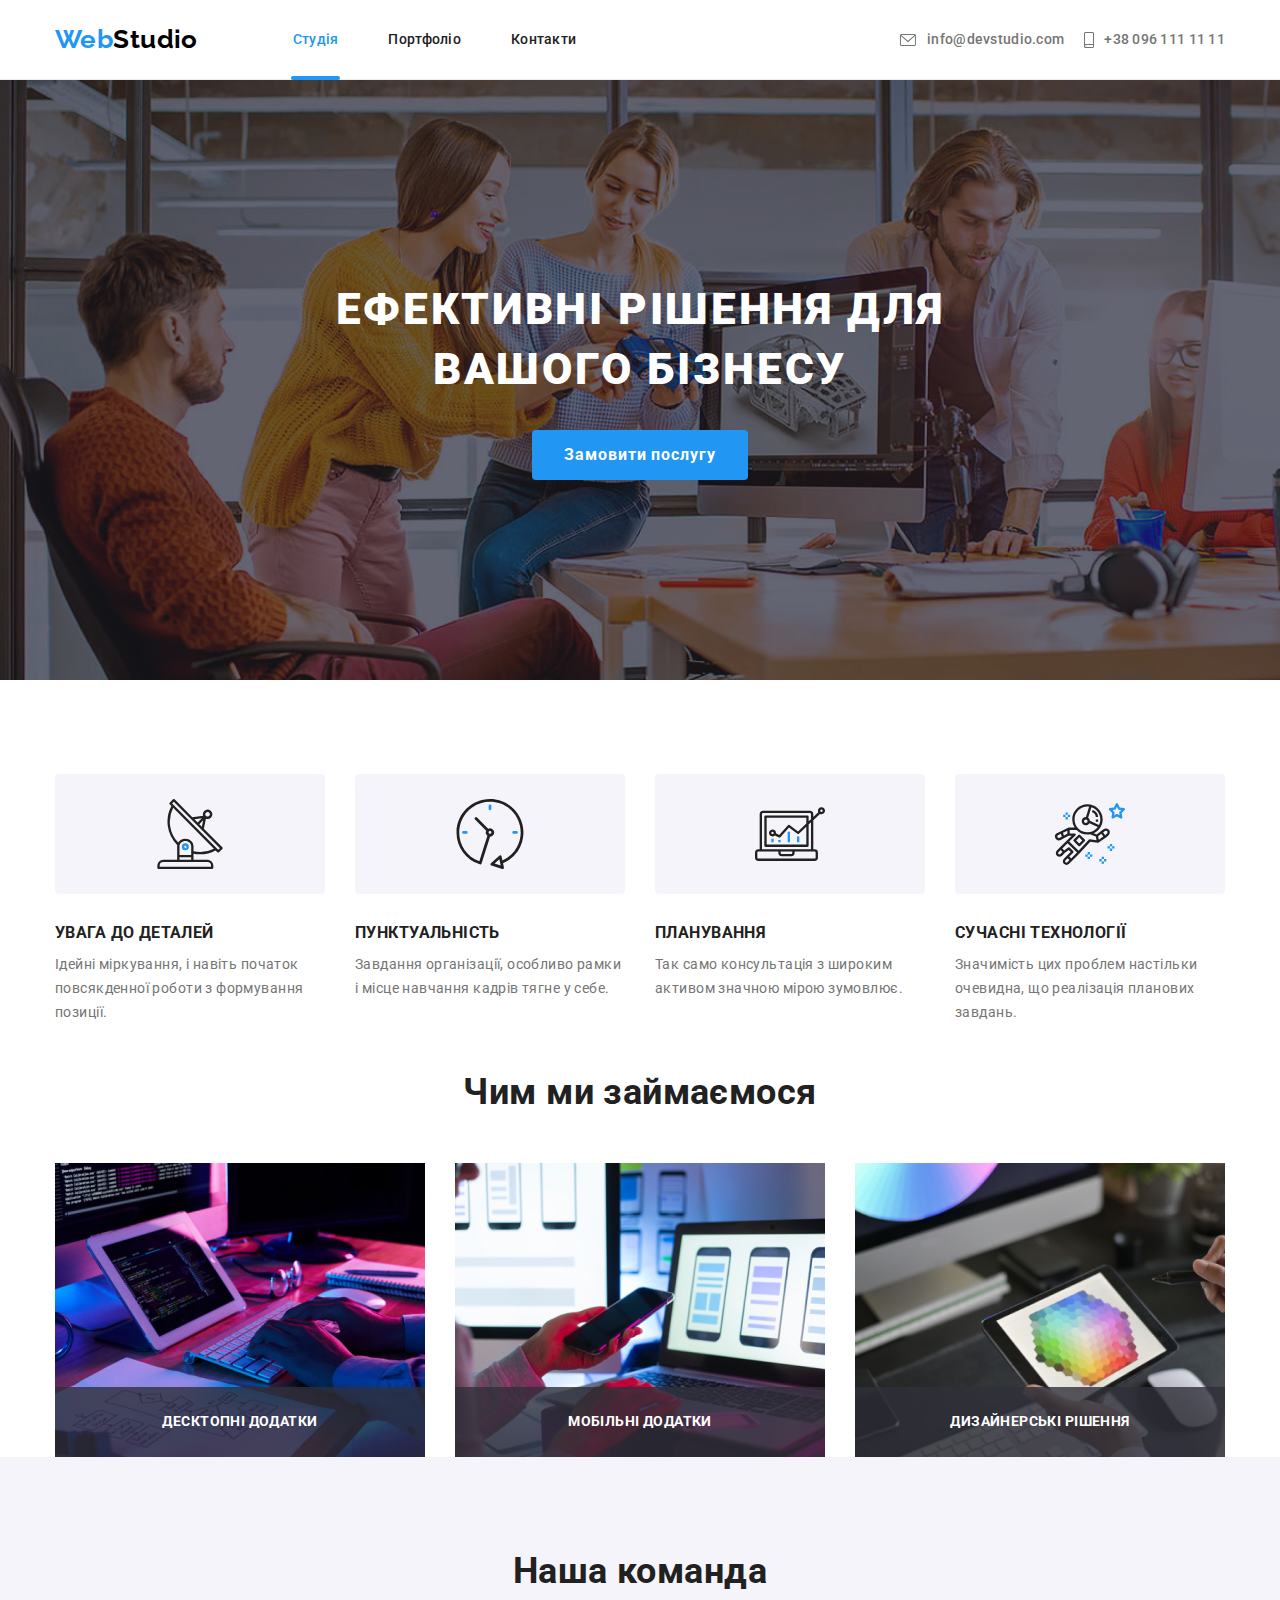
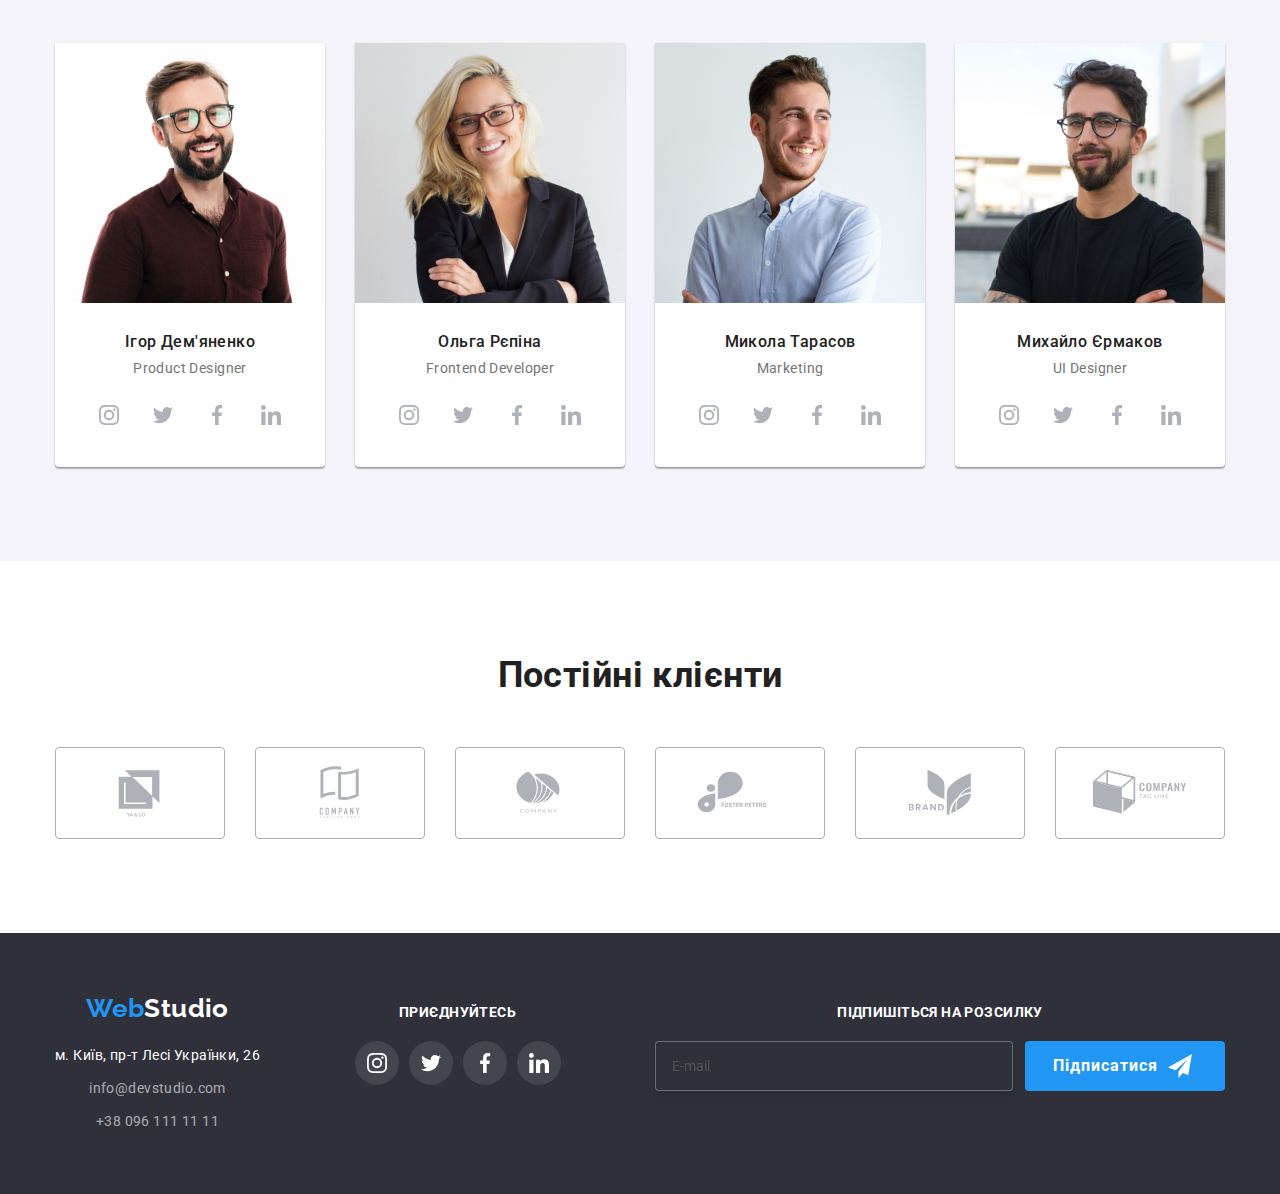
==== index.html @ 7c8ab650 "allmost done" ====
<!DOCTYPE html>
<html lang="en">
  <head>
    <meta charset="UTF-8" />
    <meta http-equiv="X-UA-Compatible" content="IE=edge" />
    <meta name="viewport" content="width=device-width, initial-scale=1.0" />

    <title>Document</title>

    <!-- ШРИФТЫ -->
    <link rel="preconnect" href="https://fonts.googleapis.com" />
    <link rel="preconnect" href="https://fonts.gstatic.com" crossorigin />
    <link
      href="https://fonts.googleapis.com/css2?family=Raleway:wght@700&family=Roboto:wght@400;500;700;900&display=swap"
      rel="stylesheet"
    />

    <!-- NORMOLIZE -->
    <link
      rel="stylesheet"
      href="https://cdn.jsdelivr.net/npm/modern-normalize@1.1.0/modern-normalize.css"
    />
    <!-- SCSS -->
    <link rel="stylesheet" href="./css/main.min.css" />
    <!-- ОСНОВНОЙ ФАЙЛ CSS -->
    
  </head>
  <body>
    <header class="page-header">
      <!-- КОНТЕЙНЕР -->
      <div class="container header-positioner">
        <!-- ЛОГОТИП -->
        <a class="logo logo--dark decoration" href=""
          ><span class="logo__prefix-color">Web</span>Studio</a
        >

        <!-- НАВИГАЦИЯ -->
        <nav class="navigation">
          <ul class="navigation__list list">
            <li class="navigation__item">
              <a class="navigation__link decoration navigation__link--active" href="./index.html"
                >Студія</a
              >
            </li>
            <li class="navigation__item">
              <a class="navigation__link decoration" href="./portfolio.html"
                >Портфоліо</a
              >
            </li>
            <li class="navigation__item">
              <a class="navigation__link decoration" href="">Контакти</a>
            </li>
          </ul>
        </nav>

        <!-- КОНТАКТНАЯ ИНФОРМАЦИЯ -->
        <ul class="contacts__list list">
          <li class="contacts__item">
            <a
              class="contacts__link decoration"
              href="mailto:info@devstudio.com"
            >
              <svg class="contacts__icon" width="18" height="12">
                <use href="./images/sprite.svg#icon-email"></use>
              </svg>
              info@devstudio.com
            </a>
          </li>
          <li class="contacts__item">
            <a class="contacts__link decoration" href="tel:+380961111111">
              <svg class="contacts__icon" width="10" height="16">
                <use href="./images/sprite.svg#icon-smartphone"></use>
              </svg>
              +38 096 111 11 11
            </a>
          </li>
        </ul>
      </div>
    </header>

    <main>
      <!-- СЕКЦИЯ ГЕРОЙ -->
      <section class="hero">
        <!-- КОНТЕЙНЕР 1200 -->
        <div class="container hero__wrapper">
          <h1 class="hero__title">Ефективні рішення для вашого бізнесу</h1>
              <!-- ИСПРАВИТЬ -->
          <button class="button button--medium" type="button" data-modal-open>
            Замовити послугу
          </button>
        </div>
      </section>

      <!-- СЕКЦИЯ ПРЕИМУЩЕСТВА -->
      <section class="section">
        <!-- КОНТЕЙНЕР 1200 -->
        <div class="container about">
          <h2 class="about__title visually-hidden">benefits hiden</h2>

          <!-- СПИСОК ПРЕИМУЩЕСТВА -->
          <ul class="about__list list">
            <li class="about__item">
              <div class="about__icon-box">
                <svg class="about__icon-item">
                  <use href="./images/sprite.svg#icon-color-antenna"></use>
                </svg>
              </div>
              <h3 class="about__title">УВАГА ДО ДЕТАЛЕЙ</h3>
              <p class="about__description">
                Ідейні міркування, і навіть початок повсякденної роботи з
                формування позиції.
              </p>
            </li>
            <li class="about__item">
              <div class="about__icon-box">
                <svg class="about__icon-item">
                  <use href="./images/sprite.svg#icon-color-clock"></use>
                </svg>
              </div>
              <h3 class="about__title">ПУНКТУАЛЬНІСТЬ</h3>
              <p class="about__description">
                Завдання організації, особливо рамки і місце навчання кадрів
                тягне у себе.
              </p>
            </li>
            <li class="about__item">
              <div class="about__icon-box">
                <svg class="about__icon-item">
                  <use href="./images/sprite.svg#icon-color-diagram"></use>
                </svg>
              </div>
              <h3 class="about__title">ПЛАНУВАННЯ</h3>
              <p class="about__description">
                Так само консультація з широким активом значною мірою зумовлює.
              </p>
            </li>
            <li class="about__item">
              <div class="about__icon-box">
                <svg class="about__icon-item">
                  <use href="./images/sprite.svg#icon-color-astronaut"></use>
                </svg>
              </div>
              <h3 class="about__title">СУЧАСНІ ТЕХНОЛОГІЇ</h3>
              <p class="about__description">
                Значимість цих проблем настільки очевидна, що реалізація
                планових завдань.
              </p>
            </li>
          </ul>
        </div>
      </section>

        <!-- ЧЕМ МЫ ЗАНИМАЕМСЯ -->
      <section class="pictures section">
        <!-- КОНТЕЙНЕР 1200 -->
        <div class="container">
          <h2 class="title">Чим ми займаємося</h2>

          <ul class="pictures__list list">
            <li class="pictures__item">
              <div class="pictures__wrap">
                <img
                  class="pictures__img"
                  src="./images/planning.jpg"
                  alt="планирование проекта"
                  width="370"
                  height="294"
                />
                <p class="pictures__text">Десктопні додатки</p>
              </div>
            </li>
            <li class="pictures__item">
              <div class="pictures__wrap">
                <img
                  class="pictures__img"
                  src="./images/adaptive-layout.jpg"
                  alt="адаптация под разные типы устройств"
                  width="370"
                  height="294"
                />
                <p class="pictures__text">Мобільні додатки</p>
              </div>
            </li>
            <li class="pictures__item">
              <div class="pictures__wrap">
                <img
                  class="pictures__img"
                  src="./images/palette.jpg"
                  alt="дизайн"
                  width="370"
                  height="294"
                />
                <p class="pictures__text">Дизайнерські рішення</p>
              </div>
            </li>
          </ul>
        </div>
      </section>

        <!-- НАША КОМАНДА -->
      <section class="profile-card section team-box">
        <!-- КОНТЕЙНЕР 1200 -->
        <div class="container">
          <h2 class="title">Наша команда</h2>

          <ul class="profile-card__list list">
            <li class="profile-card__item">
              <img
                class="profile-card__img"
                src="./images/img-i-dem.jpg"
                alt="дізайнер продукта"
              />
              <div class="profile-card__description">
                <h3 class="profile-card__title">Ігор Дем'яненко</h3>
                <p class="profile-card__text">Product Designer</p>
                <!-- Иконки соц сетей -->
                <ul class="social list">
                  <li class="social__item">
                    <a href="" class="social__link">
                      <svg class="social__icone">
                        <use href="./images/sprite.svg#icon-instagram"></use>
                      </svg>
                    </a>
                  </li>

                  <li class="social__item list">
                    <a href="" class="social__link">
                      <svg class="social__icone">
                        <use href="./images/sprite.svg#icon-twitter"></use>
                      </svg>
                    </a>
                  </li>

                  <li class="social__item list">
                    <a href="" class="social__link">
                      <svg class="social__icone">
                        <use href="./images/sprite.svg#icon-facebook"></use>
                      </svg>
                    </a>
                  </li>

                  <li class="social__item list">
                    <a href="" class="social__link">
                      <svg class="social__icone">
                        <use href="./images/sprite.svg#icon-linkedin"></use>
                      </svg>
                    </a>
                  </li>
                </ul>
              </div>
            </li>
            <li class="profile-card__item">
              <img
                class="profile-card__img"
                src="./images/img-o-rep.jpg"
                alt="фронтент розробник"
              />
              <div class="profile-card__description">
                <h3 class="profile-card__title">Ольга Рєпіна</h3>
                <p class="profile-card__text">Frontend Developer</p>
                <ul class="social list">
                  <li class="social__item">
                    <a href="" class="social__link">
                      <svg class="social__icone">
                        <use href="./images/sprite.svg#icon-instagram"></use>
                      </svg>
                    </a>
                  </li>

                  <li class="social__item list">
                    <a href="" class="social__link">
                      <svg class="social__icone">
                        <use href="./images/sprite.svg#icon-twitter"></use>
                      </svg>
                    </a>
                  </li>

                  <li class="social__item list">
                    <a href="" class="social__link">
                      <svg class="social__icone">
                        <use href="./images/sprite.svg#icon-facebook"></use>
                      </svg>
                    </a>
                  </li>

                  <li class="social__item list">
                    <a href="" class="social__link">
                      <svg class="social__icone">
                        <use href="./images/sprite.svg#icon-linkedin"></use>
                      </svg>
                    </a>
                  </li>
                </ul>
              </div>
            </li>
            <li class="profile-card__item">
              <img
                class="profile-card__img"
                src="./images/img-m-tarasov.jpg"
                alt="маркетолог"
              />
              <div class="profile-card__description">
                <h3 class="profile-card__title">Микола Тарасов</h3>
                <p class="profile-card__text">Marketing</p>
                <ul class="social list">
                  <li class="social__item">
                    <a href="" class="social__link">
                      <svg class="social__icone">
                        <use href="./images/sprite.svg#icon-instagram"></use>
                      </svg>
                    </a>
                  </li>

                  <li class="social__item list">
                    <a href="" class="social__link">
                      <svg class="social__icone">
                        <use href="./images/sprite.svg#icon-twitter"></use>
                      </svg>
                    </a>
                  </li>

                  <li class="social__item list">
                    <a href="" class="social__link">
                      <svg class="social__icone">
                        <use href="./images/sprite.svg#icon-facebook"></use>
                      </svg>
                    </a>
                  </li>

                  <li class="social__item list">
                    <a href="" class="social__link">
                      <svg class="social__icone">
                        <use href="./images/sprite.svg#icon-linkedin"></use>
                      </svg>
                    </a>
                  </li>
                </ul>
              </div>
            </li>
            <li class="profile-card__item">
              <img
                class="profile-card__img"
                src="./images/img-m-erm.jpg"
                alt="юі дизайнер"
              />
              <div class="profile-card__description">
                <h3 class="profile-card__title">Михайло Єрмаков</h3>
                <p class="profile-card__text">UI Designer</p>
                <ul class="social list">
                  <li class="social__item">
                    <a href="" class="social__link">
                      <svg class="social__icone">
                        <use href="./images/sprite.svg#icon-instagram"></use>
                      </svg>
                    </a>
                  </li>

                  <li class="social__item list">
                    <a href="" class="social__link">
                      <svg class="social__icone">
                        <use href="./images/sprite.svg#icon-twitter"></use>
                      </svg>
                    </a>
                  </li>

                  <li class="social__item list">
                    <a href="" class="social__link">
                      <svg class="social__icone">
                        <use href="./images/sprite.svg#icon-facebook"></use>
                      </svg>
                    </a>
                  </li>

                  <li class="social__item list">
                    <a href="" class="social__link">
                      <svg class="social__icone">
                        <use href="./images/sprite.svg#icon-linkedin"></use>
                      </svg>
                    </a>
                  </li>
                </ul>
              </div>
            </li>
          </ul>
        </div>
      </section>

        <!-- Постійні клієнти -->
      <section class="section">
        <div class="container vector-card">
          <h2 class="title vector-card__title">Постійні клієнти</h2>

          <ul class="vector-card__list list">
            <li class="vector-card__item list">
              <a href="" class="vector-card__link">
                <svg class="vector-card__icon">
                  <use href="./images/sprite.svg#icon-client-yaco"></use>
                </svg>
              </a>
            </li>

            <li class="vector-card__item list">
              <a href="" class="vector-card__link">
                <svg class="vector-card__icon">
                  <use
                    href="./images/sprite.svg#icon-client-company-togline-here"
                  ></use>
                </svg>
              </a>
            </li>

            <li class="vector-card__item list">
              <a href="" class="vector-card__link">
                <svg class="vector-card__icon">
                  <use href="./images/sprite.svg#icon-client-compay"></use>
                </svg>
              </a>
            </li>

            <li class="vector-card__item list">
              <a href="" class="vector-card__link">
                <svg class="vector-card__icon">
                  <use
                    href="./images/sprite.svg#icon-client-foster-peters"
                  ></use>
                </svg>
              </a>
            </li>

            <li class="vector-card__item list">
              <a href="" class="vector-card__link">
                <svg class="vector-card__icon">
                  <use
                    href="./images/sprite.svg#icon-client-company-brand"
                  ></use>
                </svg>
              </a>
            </li>

            <li class="vector-card__item list">
              <a href="" class="vector-card__link">
                <svg class="vector-card__icon">
                  <use href="./images/sprite.svg#icon-client-tag-line"></use>
                </svg>
              </a>
            </li>
          </ul>
        </div>
      </section>
    </main>
    <footer>
      <!-- КОНТЕЙНЕР 1200 -->
      <div class="footer container">
        <div class="footer__box">
          <!-- ЛОГО -->
          <a href="./index.html" class="logo logo--light decoration"
            ><span class="logo__prefix-color">Web</span
            >Studio</a
          >
    
          <!-- АДРЕСС -->
          <address class="address">
            <ul class="address__list list">
              <li class="address__item">
                <a
                  class="address__link-map decoration"
                  href="https://bit.ly/3pXMvUd"
                  target="_blank"
                  rel="noopener noreferrer"
                  >м. Київ, пр-т Лесі Українки, 26</a
                >
              </li>
              <li class="address__item">
                <a
                  class="address__link decoration"
                  href="mailto:info@devstudio.com"
                  >info@devstudio.com</a
                >
              </li>
              <li class="address__item">
                <a class="address__link decoration" href="tel:+380961111111"
                  >+38 096 111 11 11</a
                >
              </li>
            </ul>
          </address>
        </div>
        <!-- Второй блок футера!!!!!!!!!!!!!!!!!!!! -->
        <div class="footer__box">
          <h2 class="footer__title">приєднуйтесь</h2>
    
          <ul class="social list">
            <li class="social__item">
              <a href="" class="social__link social__link--dark-background">
                <svg class="social__icone social__icone--white-fill">
                  <use href="./images/sprite.svg#icon-instagram"></use>
                </svg>
              </a>
            </li>
    
            <li class="social__item list">
              <a href="" class="social__link social__link--dark-background">
                <svg class="social__icone social__icone--white-fill">
                  <use href="./images/sprite.svg#icon-twitter"></use>
                </svg>
              </a>
            </li>
    
            <li class="social__item list">
              <a href="" class="social__link social__link--dark-background">
                <svg class="social__icone social__icone--white-fill">
                  <use href="./images/sprite.svg#icon-facebook"></use>
                </svg>
              </a>
            </li>
    
            <li class="social__item list">
              <a href="" class="social__link social__link--dark-background">
                <svg class="social__icone social__icone--white-fill">
                  <use href="./images/sprite.svg#icon-linkedin"></use>
                </svg>
              </a>
            </li>
          </ul>
        </div>
        <!-- третий блок с формой!!!!!!!!!!!!!!!!!!!! -->
        <div class="footer__box footer__box--margin-top">
          <h2 class="footer__title">Підпишіться на розсилку</h2>
          <div class="form-footer form-footer--column">
            <div class="">
              <input
                class="form-footer__input"
                type="email"
                name="user-email-name"
                placeholder="E-mail"
                maxlength="30"
                required
              /> 
            </div>
            <div class="footer__button-wrapper">
              <button class="button button--footer-submit" type="submit">
                Підписатися
                <svg class="button-icone">
                  <use href="./images/sprite.svg#icon-send"></use>
                </svg>
              </button>
            </div>
          </div>
        </div>
      </div>
    </footer>
    <!-- МОДАЛЬНОЕ ОКНО -->
    <div class="backdrop is-hidden" data-modal>
      <div class="modal">
        <button type="button" class="modal-close" data-modal-close>
          <svg class="close-icone">
            <use href="./images/sprite.svg#modal-close"></use>
          </svg>
        </button>
        <p class="modal-title">Залиште свої дані, ми вам передзвонимо</p>
        <form class="modal-form">
          <div class="modal-field">
            <label for="user-name" class="modal-lable">ім'я</label>
            <div class="input-wrap">
              <input
                class="modal-input"
                type="text"
                name="user-name-name"
                id="user-name"
                placeholder=""
                maxlength="25"
                required
              />
              <svg class="input-icon">
                <use href="./images/sprite.svg#icon-person-black"></use>
              </svg>
            </div>
          </div>
          <div class="modal-field">
            <label for="user-tel" class="modal-lable">Телефон</label>
            <div class="input-wrap">
              <input
                class="modal-input"
                type="tel"
                name="user-tel-name"
                id="user-tel"
                placeholder=""
                maxlength="13"
                required
              />
              <svg class="input-icon">
                <use href="./images/sprite.svg#icon-phone-black"></use>
              </svg>
            </div>
          </div>
          <div class="modal-field">
            <label for="user-email" class="modal-lable">Пошта</label>
            <div class="input-wrap">
              <input
                class="modal-input"
                type="email"
                name="user-email-name"
                id="user-email"
                placeholder=""
                maxlength="30"
                required
              />
              <svg class="input-icon">
                <use href="./images/sprite.svg#icon-email-black"></use>
              </svg>
            </div>
          </div>
          <div class="modal-field">
            <label for="user-text" class="modal-lable">Коментар</label>
            <textarea
              class="online-comment"
              name="user-text-name"
              id="user-text"
              placeholder="Введіть текст"
              
            ></textarea>
          </div>
          <div class="modal-field modal-field-check-box">
            <input
              type="checkbox"
              class="modal-check visually-hidden"
              name="privacy-name"
              id="privacy"
            />
            <label for="privacy" class="check-text">
              <span class="icon-border">
                <svg class="check-icon" width="16" height="15">
                  <use href="./images/sprite.svg#icon-check"></use>
                </svg>
              </span>
              Погоджуюся з розсилкою та приймаю<a class="decoration privacy" href="#"> Умови договору</a>
            </label>

            <!-- <label for="privacy" class="check-text">Погоджуюся з розсилкою та приймаю <a class="privacy-link" href="#"> Умови договору</a></label> -->
          </div>
          <div class="button-box">
            <button class="button--modal-position button" type="submit">Відправити</button>
          </div>
        </form>
      </div>
    </div>
    <script src="./js/modal.js"></script>
  </body>
</html>
---- css/main.min.css ----
h1,h2,h3,h4,p{margin-top:0;margin-bottom:0}ul,ol{margin-top:0;margin-bottom:0;padding-left:0}img{display:block}.title{margin-bottom:50px;font-weight:700;font-size:36px;line-height:1.16;text-align:center;color:var(--title-text-color)}a{color:currentColor}address{font-style:normal}.decoration{text-decoration:none}.list{list-style:none}html{box-sizing:border-box}*,*::before,*::after{box-sizing:inherit}body{background-color:var(--main-color);color:var(--primary-text-color);font-weight:400;font-style:normal;font-family:"Roboto",sans-serif;font-size:14px;line-height:1.14;letter-spacing:.03em}.visually-hidden{position:absolute;width:1px;height:1px;margin:-1px;border:0;padding:0;white-space:nowrap;-webkit-clip-path:inset(100%);clip-path:inset(100%);clip:rect(0 0 0 0);overflow:hidden}@media screen and (min-width: 768px){.title{margin-bottom:50px;font-weight:700;font-size:28px;line-height:1.18;text-align:center;color:var(--title-text-color)}}@media screen and (max-width: 767px){.title{font-size:28px;line-height:1.18}}@media screen and (min-width: 1200px){.title{font-size:36px;line-height:1.16}}.contacts__list{display:flex;flex-wrap:wrap;gap:10px;margin-left:auto}@media screen and (min-width: 768px){.contacts__list{flex-direction:column}}@media screen and (min-width: 1200px){.contacts__list{flex-direction:row}}.contacts__link{font-weight:500;letter-spacing:.02em;color:var(--primary-text-color);margin-left:10px;display:flex;align-items:center;transition:color 250ms cubic-bezier(0.4, 0, 0.2, 1)}@media screen and (min-width: 768px){.contacts__link{font-size:12px;line-height:1.16}}@media screen and (min-width: 1200px){.contacts__link{font-size:14px;line-height:1.14}}.contacts__link .contacts__icon{margin-right:10px;transition:fill 250ms cubic-bezier(0.4, 0, 0.2, 1);fill:var(--primary-text-color)}.contacts__link:hover,.contacts__link:focus{color:var(--accent-color)}.contacts__link:hover .contacts__icon,.contacts__link:hover .contacts__icon,.contacts__link:focus .contacts__icon,.contacts__link:focus .contacts__icon{fill:var(--accent-color)}.container{max-width:100%;margin-left:auto;margin-right:auto;padding-left:15px;padding-right:15px}@media screen and (min-width: 480px){.container{width:480px}}@media screen and (min-width: 768px){.container{width:768px}}@media screen and (min-width: 1200px){.container{width:1200px}}.logo{font-weight:700;font-size:26px;line-height:1.2;font-family:"Raleway",sans-serif;display:inline-block}.logo__prefix-color{color:var(--accent-color)}.logo--dark{color:#000}@media screen and (min-width: 768px){.logo--dark{margin-right:88px}}@media screen and (min-width: 768px){.logo--dark{margin-right:93px}}.logo--light{color:var(--main-color);margin-bottom:20px}.backdrop{position:fixed;top:0;width:100%;height:100%;background-color:rgba(0,0,0,.2);transition:opacity 250ms cubic-bezier(0.4, 0, 0.2, 1),visibility 250ms cubic-bezier(0.4, 0, 0.2, 1)}.modal{width:450px;height:609px;top:0;background:#fff;box-shadow:0px 1px 3px rgba(0,0,0,.12),0px 1px 1px rgba(0,0,0,.14),0px 2px 1px rgba(0,0,0,.2);border-radius:4px;position:absolute;top:50%;left:50%;transform:translate(-50%, -50%);padding:40px 39px 40px 41px;transform:translate(-50%, -50%) scale(1) rotate(360deg);transition:transform 250ms cubic-bezier(0.4, 0, 0.2, 1)}@media screen and (min-width: 1200px){.modal{width:528px;min-height:581px}}.backdrop.is-hidden .modal{transform:translate(-50%, -50%) scale(0)}.modal .modal-close{display:flex;width:30px;height:30px;border-radius:50%;border:1px solid rgba(0,0,0,.1);background-color:var(--main-color);justify-content:center;align-items:center;position:absolute;right:8px;top:8px}.close-icone{width:18px;height:18px;transition:fill 250ms cubic-bezier(0.4, 0, 0.2, 1)}.close-icone:hover{fill:var(--accent-color)}.modal-title{font-weight:700;font-size:20px;line-height:1.15;text-align:center;color:var(--title-text-color)}.modal-form{margin-top:12px;display:flex;flex-wrap:wrap;gap:10px}.modal-field{width:100%;position:relative}.modal-field-check-box{text-align:center}.modal-lable{display:block;font-size:12px;letter-spacing:.01em;margin-bottom:4px}.input-wrap{position:relative}.modal-input{width:100%;height:40px;border:1px solid rgba(33,33,33,.2);border-radius:4px;padding-left:42px;font-size:16px;line-height:1.15;color:rgba(0,0,0,.1490196078);transition:border-color 250ms cubic-bezier(0.4, 0, 0.2, 1);outline:none}.modal-input:focus{border-color:var(--accent-color)}.modal-input:focus+.input-icon{fill:var(--accent-color)}.input-icon{width:18px;height:18px;position:absolute;left:12px;top:50%;transform:translateY(-50%);transition:fill 250ms cubic-bezier(0.4, 0, 0.2, 1)}.online-comment{width:100%;height:120px;resize:none;border:1px solid rgba(33,33,33,.2);border-radius:4px;padding:16px;outline:none;transition:border-color 250ms cubic-bezier(0.4, 0, 0.2, 1)}.online-comment:focus{border-color:var(--accent-color)}::-moz-placeholder{color:rgba(117,117,117,.5)}:-ms-input-placeholder{color:rgba(117,117,117,.5)}::placeholder{color:rgba(117,117,117,.5)}.check-text{padding-top:10px;font-weight:400;font-size:12px;line-height:1.16;color:var(--primary-text-color)}@media screen and (min-width: 1200px){.check-text{font-size:14px;line-height:1.71}}.icon-border{display:inline-flex;width:16px;height:15px;border:2px solid var(--title-text-color);border-radius:2px;margin-right:8px;justify-content:center;align-items:center;color:rgba(0,0,0,0);position:relative;bottom:-2px}.check-icon{fill:currentColor}.modal-check:checked+.check-text .icon-border{border-color:var(--accent-color);background-color:var(--accent-color);color:var(--main-color)}.button-box{width:100%;display:flex;justify-content:center;margin-top:20px}.button--modal-position{padding:10px 52px;border:0}.button--modal-position:hover{box-shadow:0px 4px 4px rgba(0,0,0,.15)}.privacy{color:var(--accent-color);position:relative}.privacy::after{content:"";height:.5px;width:100%;background-color:var(--accent-color);position:absolute;bottom:1px;left:0}.social{display:flex;gap:10px;justify-content:center}.social__link{display:flex;border-radius:50%;overflow:hidden;width:44px;height:44px;align-items:center;justify-content:center;transition:background-color 250ms cubic-bezier(0.4, 0, 0.2, 1)}.social__link:hover,.social__link:focus{background-color:var(--accent-color)}.social__link:hover .social__icone,.social__link:focus .social__icone{fill:var(--main-color)}.social__icone{width:20px;height:20px;fill:#afb1b8;transition:fill 250ms cubic-bezier(0.4, 0, 0.2, 1)}.social__link--dark-background{background-color:rgba(255,255,255,.1)}.social__icone--white-fill{fill:var(--main-color)}.address{display:flex;justify-content:center}.address__list{display:flex;flex-direction:column;gap:9px}.address__link-map{line-height:1.71;color:var(--main-color);font-style:normal}.address__link{line-height:1.71;color:rgba(255,255,255,.6);font-style:normal;transition:color 250ms cubic-bezier(0.4, 0, 0.2, 1)}.address__link:hover,.address__link:focus{color:var(--accent-color)}.form-footer{display:flex;flex-wrap:nowrap;gap:20px}.form-footer__input{width:100%;height:50px;border:1px solid rgba(255,255,255,.3);filter:drop-shadow(0px 4px 4px rgba(0, 0, 0, 0.15));border-radius:4px;background:#2f303a;padding:15px 16px;outline:none}.form-footer__input:focus{border-color:var(--accent-color)}@media screen and (min-width: 768px){.form-footer__input{width:450px}}@media screen and (min-width: 1200px){.form-footer__input{width:358px}}.form-footer--column{flex-direction:column}@media screen and (min-width: 1200px){.form-footer--column{flex-direction:row;gap:12px}}.button--footer-submit{padding:10px 28px;border:0;text-align:center;align-items:center;display:flex;align-items:center;gap:10px}.footer__button-wrapper{width:100%;display:flex;justify-content:center}.button--footer-submit{padding:10px 28px;border:0;text-align:center;align-items:center;display:flex;align-items:center;gap:10px;width:200px}.navigation__list{display:flex;flex-wrap:wrap}@media screen and (min-width: 768px){.navigation__list{gap:51px}}@media screen and (min-width: 1200px){.navigation__list{gap:46px}}.navigation__link{font-weight:500;letter-spacing:.02em;color:var(--title-text-color);padding:32px 2px;transition:color 250ms cubic-bezier(0.4, 0, 0.2, 1)}.navigation__link:hover,.navigation__link:focus{color:var(--accent-color)}.navigation__link--active{color:var(--accent-color);position:relative}.navigation__link--active::after{content:"";height:4px;width:100%;border-radius:2px;background-color:var(--accent-color);position:absolute;bottom:-1.5px;left:0}@media screen and (min-width: 768px){.navigation__link--active::after{bottom:-2.6px}}@media screen and (min-width: 1200px){.navigation__link--active::after{bottom:-1.5px}}button{cursor:pointer;border-radius:4px;display:inline-block;border:0;font-weight:700;font-size:16px;line-height:1.88;letter-spacing:.06em;color:var(--main-color);background-color:var(--accent-color);cursor:pointer;text-align:center;transition:box-shadow 250ms cubic-bezier(0.4, 0, 0.2, 1)}.button-icone{width:24px;height:24px;fill:var(--main-color)}.button--medium{padding:10px 32px}.filter{margin-bottom:40px}@media screen and (min-width: 768px){.filter{margin-bottom:30px}}@media screen and (min-width: 1200px){.filter{margin-bottom:50px}}.filter .button:hover,.filter .button:focus{color:var(--main-color);background-color:var(--accent-color);box-shadow:0px 3px 1px rgba(0,0,0,.1),0px 1px 2px rgba(0,0,0,.08),0px 2px 2px rgba(0,0,0,.12)}.filter__list{display:flex;flex-wrap:wrap;gap:15px 8px;padding-right:20px}@media screen and (min-width: 768px){.filter__list{justify-content:center}}@media screen and (min-width: 1200px){.filter__list{justify-content:center}}.filter li .filter__item--active{color:var(--main-color);background-color:var(--accent-color)}.filter__list .button--filter{font-family:Roboto,sans-serif;font-weight:500;font-size:16px;line-height:1.6;color:var(--title-text-color);cursor:pointer;padding:6px 22px;border-radius:4px;border:0;background-color:var(--team-block-color);transition:box-shadow 250ms cubic-bezier(0.4, 0, 0.2, 1),background-color 250ms cubic-bezier(0.4, 0, 0.2, 1)}.about{display:flex;padding-top:94px;padding-bottom:47px;width:480px}@media screen and (min-width: 768px){.about{width:768px}}@media screen and (min-width: 1200px){.about{width:1200px}}.about__list{display:flex;flex-wrap:wrap;gap:30px}.about__item{width:100%}@media screen and (min-width: 768px){.about__item{width:354px}}@media screen and (min-width: 1200px){.about__item{width:270px}}.about__icon-box{background-color:var(--team-block-color);padding:25px 100px;border-radius:4px;margin-bottom:30px;display:flex;justify-content:center}.about__icon-item{width:70px;height:70px}.about__title{font-weight:700;text-transform:uppercase;color:var(--title-text-color);margin-bottom:10px;text-align:center;max-width:480px}@media screen and (min-width: 768px){.about__title{max-width:354px;text-align:start}}@media screen and (min-width: 1200px){.about__title{max-width:270px}}.about__description{font-size:14px;line-height:1.71;max-width:100%}@media screen and (min-width: 768px){.about__description{max-width:354px}}@media screen and (min-width: 1200px){.about__description{max-width:270px}}.footer{padding:60px 0;display:flex;align-items:baseline;justify-content:space-between;flex-wrap:wrap;justify-content:space-around}.footer__title{font-weight:700;font-size:14px;text-transform:uppercase;color:var(--main-color);margin-bottom:20px}.footer__box{display:flex;flex-direction:column}@media screen and (min-width: 768px){.footer__box--margin-top{margin-top:60px}}@media screen and (min-width: 1200px){.footer__box--margin-top{margin-top:0}}footer{background-color:var(--gray-block-color)}@media screen and (min-width: 768px){.footer{padding:60px 0;display:flex;align-items:baseline;flex-wrap:wrap;justify-content:space-around;text-align:center}}@media screen and (max-width: 767px){.footer{padding:60px 15px;flex-direction:column;align-items:center;gap:60px}.footer__title{font-weight:700;font-size:14px;text-transform:uppercase;color:var(--main-color);margin-bottom:20px}.footer__box{display:flex;flex-direction:column;text-align:center;width:100%}}@media screen and (min-width: 1200px){.footer{padding:60px 15px;justify-content:space-between}.footer__title{font-weight:700;font-size:14px;text-transform:uppercase;color:var(--main-color);margin-bottom:20px}}.header-positioner{display:flex;flex-wrap:wrap;align-items:center}.page-header{border-bottom:1px solid #ececec;padding:16px 0}@media screen and (min-width: 768px){.page-header{padding:21px 0}}@media screen and (min-width: 1200px){.page-header{padding:24px 0}}.hero{background-color:#c4c4c4;padding-top:94px;padding-bottom:94px;background-image:linear-gradient(rgba(47, 48, 58, 0.4), rgba(47, 48, 58, 0.4)),url(../images/hero-imag.jpg);background-size:cover}.hero__wrapper{min-height:412px;display:flex;flex-direction:column;align-items:center;justify-content:center}.hero__title{margin:0 auto 30px;max-width:360px;font-weight:900;font-size:26px;line-height:1.62;text-align:center;letter-spacing:.06em;text-transform:uppercase;color:var(--main-color)}@media screen and (min-width: 1200px){.hero__title{font-size:44px;line-height:1.36;max-width:700px}}.pictures{padding-top:47px;padding-bottom:94px}.pictures__list{display:flex;flex-wrap:wrap;gap:30px}.pictures__wrap{position:relative}.pictures__text{font-weight:700;font-size:14px;line-height:1.14;text-align:center;text-transform:uppercase;color:#fff;position:absolute;bottom:0;left:0;background-color:rgba(47,48,58,.8);width:100%;padding:27px 0}@media screen and (min-width: 768px){.pictures{display:none}}@media screen and (max-width: 767px){.pictures{display:none}}@media screen and (min-width: 1200px){.pictures{display:contents}}.profile-card{background-color:var(--team-block-color);padding:60px 0}@media screen and (min-width: 1200px){.profile-card{padding:94px 0}}.profile-card__list{display:flex;flex-wrap:wrap;gap:30px}.profile-card__item{border-radius:0 0 4px 4px;background-color:var(--main-color);box-shadow:0 1px 3px var(--shadow-1),0 1px 1px var(--shadow-2),0 2px 1px var(--shadow-3)}.profile-card__description{padding-top:30px;padding-bottom:24px;text-align:center;padding-left:10px;padding-right:10px}@media screen and (min-width: 1200px){.profile-card__description{padding-bottom:30px}}.profile-card__title{margin-bottom:10px;font-weight:500;font-size:16px;color:var(--title-text-color)}.profile-card__text{margin-bottom:16px}.profile-card__img{width:450px;height:460px}@media screen and (min-width: 768px){.profile-card__img{width:354px;height:374px}}@media screen and (min-width: 1200px){.profile-card__img{width:270px;height:260px}}.vector-card{padding-top:60px;padding-bottom:60px}@media screen and (min-width: 1200px){.vector-card{padding:94px 0}}.vector-card__title{font-weight:700;font-size:36px;line-height:1.16;text-align:center;color:var(--title-text-color);margin-bottom:30px}@media screen and (min-width: 1200px){.vector-card__title{margin-bottom:50px}}.vector-card__list{display:flex;flex-wrap:wrap;gap:30px;justify-content:center}.vector-card__link{display:flex;overflow:hidden;width:210px;height:92px;border:1px solid #afb1b8;border-radius:4px;align-items:center;justify-content:center;transition:border 250ms cubic-bezier(0.4, 0, 0.2, 1)}@media screen and (min-width: 1200px){.vector-card__link{width:170px;height:92px}}.vector-card__link:hover,.vector-card__link:focus{border:1px solid var(--accent-color)}.vector-card__link:hover .vector-card__icon,.vector-card__link:hover .vector-card__icon,.vector-card__link:focus .vector-card__icon,.vector-card__link:focus .vector-card__icon{fill:var(--accent-color)}.vector-card__icon{fill:#afb1b8;width:106px;height:60px;transition:fill 250ms cubic-bezier(0.4, 0, 0.2, 1)}.gallary{padding:60px 0}@media screen and (min-width: 1200px){.gallary{padding:94px 0}}.gallary__list{display:flex;flex-wrap:wrap;gap:30px}.gallary__item{transition:box-shadow 250ms cubic-bezier(0.4, 0, 0.2, 1)}.gallary__item:hover .gallary__top-text{transform:translateY(0)}.gallary__item:hover,.gallary__item:focus{box-shadow:0px 1px 1px rgba(0,0,0,.12),0px 4px 4px rgba(0,0,0,.06),1px 4px 6px rgba(0,0,0,.16)}.gallary__top-wrap{position:relative;overflow:hidden}.gallary__top-text{position:absolute;top:0;left:0;font-size:18px;line-height:1.6;color:var(--main-color);background-color:rgba(33,150,243,.9);padding:77px 24px;height:100%;transform:translateY(100%);transition:transform 250ms cubic-bezier(0.4, 0, 0.2, 1)}@media screen and (min-width: 768px){.gallary__top-text{padding:49px 24px}}@media screen and (min-width: 1200px){.gallary__top-text{padding:63px 24px}}.gallary__img{display:block;background-color:#fff;width:450px;height:294px}@media screen and (min-width: 768px){.gallary__img{width:354px;height:294px}}@media screen and (min-width: 1200px){.gallary__img{width:370px;height:294px}}.gallary__box{padding-top:20px;padding-left:24px;padding-right:24px;padding-bottom:20px;border-bottom:1px solid #eee;border-left:1px solid #eee;border-right:1px solid #eee}@media screen and (min-width: 768px){.gallary__box{padding-left:24px;padding-right:12px}}@media screen and (min-width: 1200px){.gallary__box{padding-left:24px;padding-right:24px}}.gallary__title{font-weight:700;font-size:18px;line-height:2;letter-spacing:.06em;color:var(--title-text-color);margin-bottom:4px}:root{--primary-text-color: #757575;--title-text-color: #212121;--accent-color: #2196f3;--main-color: #ffffff;--gray-block-color: #2f303a;--team-block-color: #f5f4fa;--transperent-white: rgba(255, 255, 255, 0.6);--shadow-1: rgba(0, 0, 0, 0.12);--shadow-2: rgba(0, 0, 0, 0.14);--shadow-3: rgba(0, 0, 0, 0.2)}.is-hidden{opacity:0;visibility:hidden;pointer-events:none}/*# sourceMappingURL=main.min.css.map */
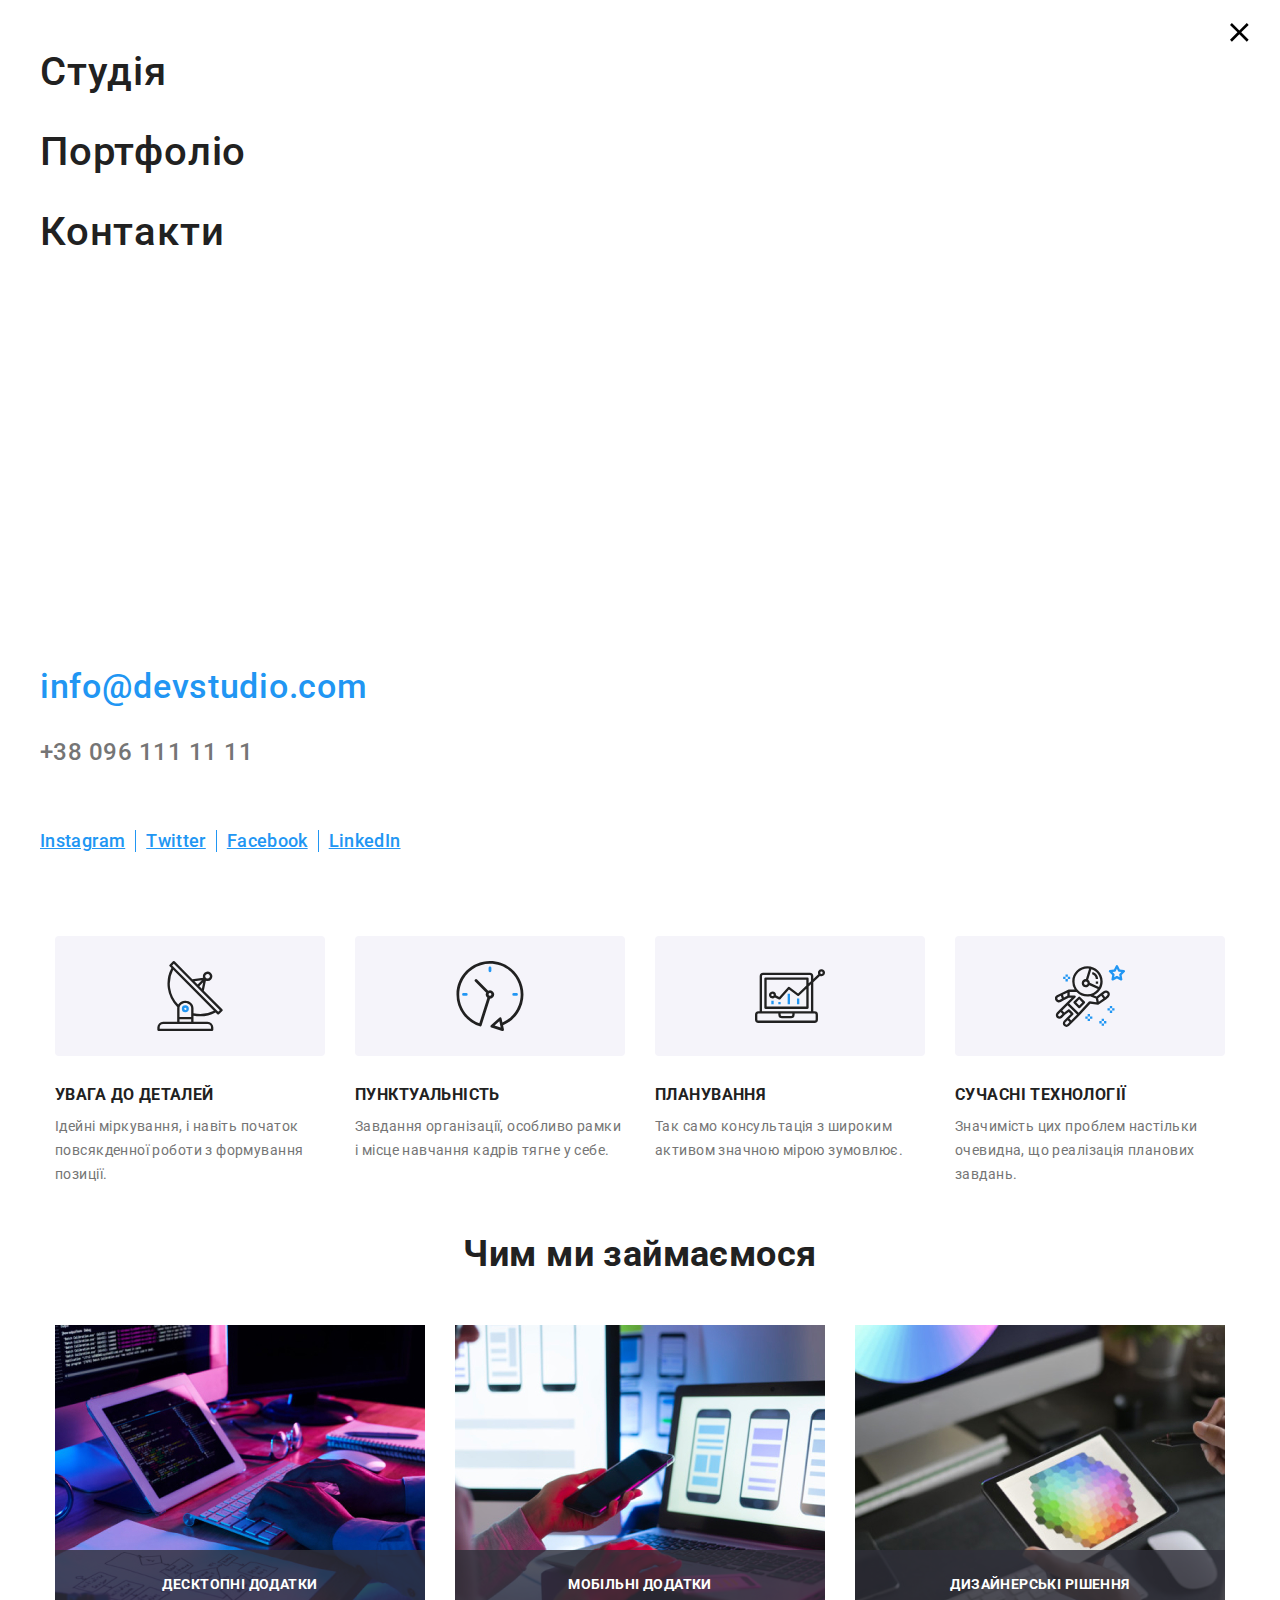
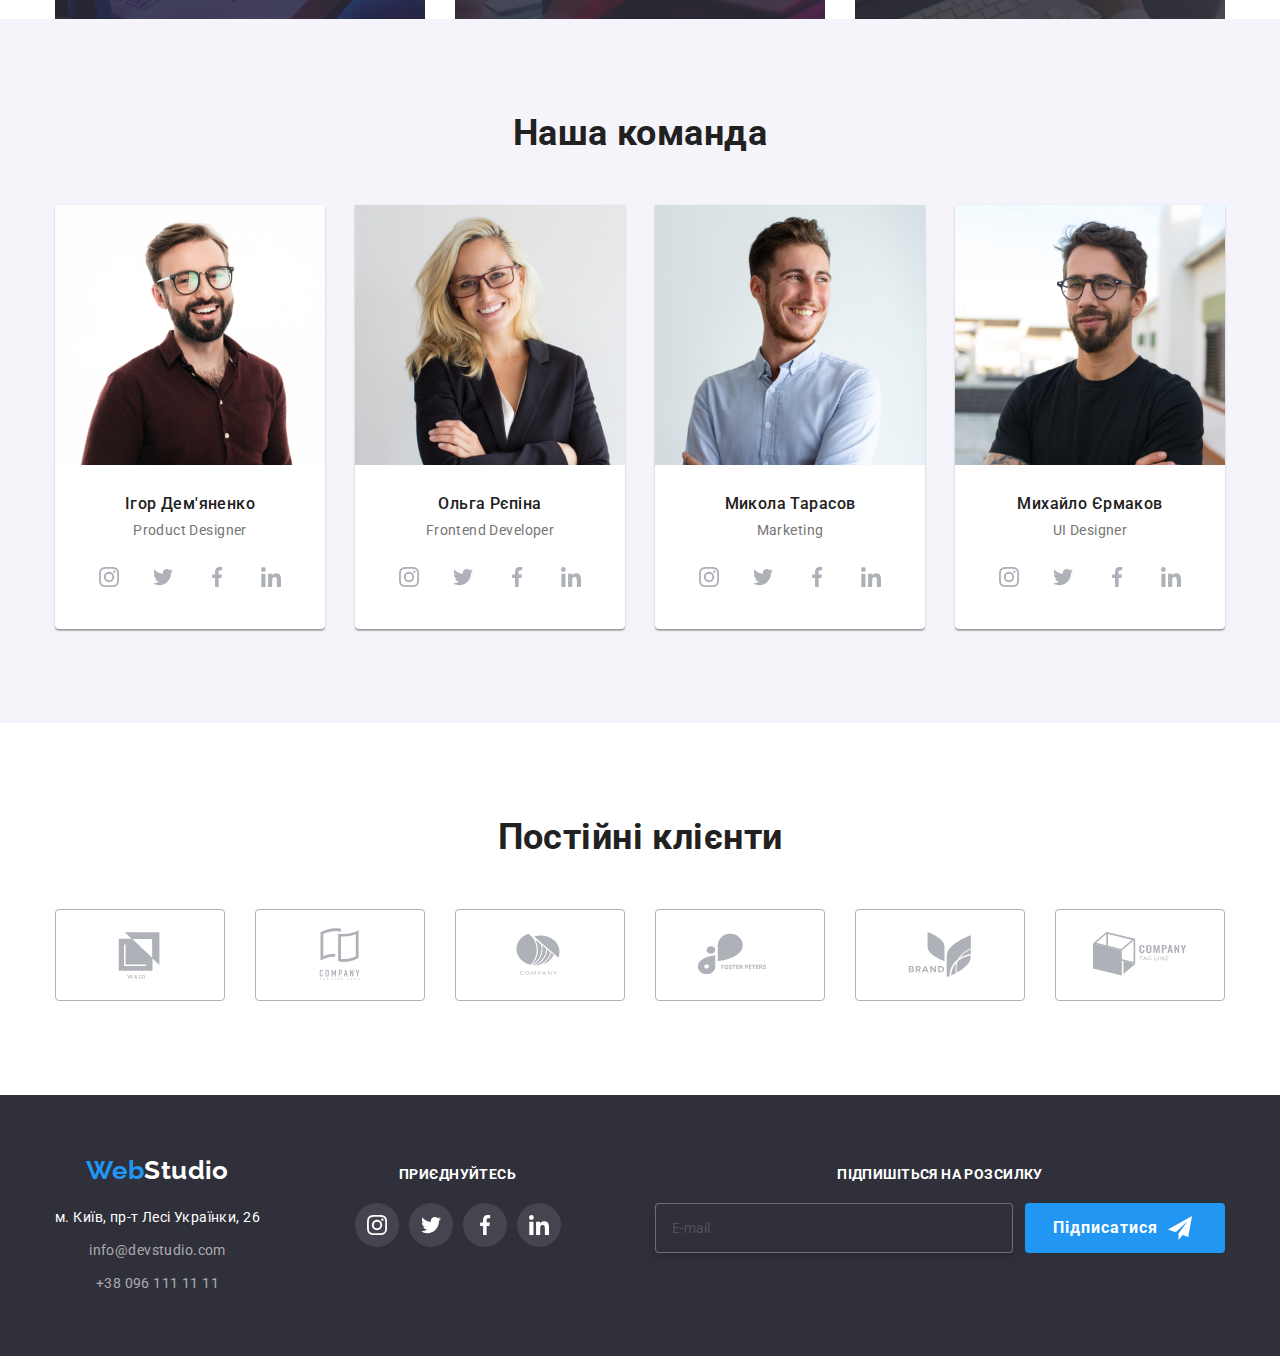
==== commit d81f4d2d: "some" ====
--- a/index.html
+++ b/index.html
@@ -75,6 +75,77 @@
             </a>
           </li>
         </ul>
+        <button type="button" class="menu-open">
+          <svg class="menu-open__icon">
+            <use href="./images/sprite.svg#icon-menu"></use>
+          </svg>
+        </button>
+      </div>
+      <div class="mob-menu">
+        <button class="menu-close">
+          <svg class="menu-close-icone">
+            <use href="./images/sprite.svg#icon-close_menu"></use>
+          </svg>
+        </button>
+        <nav class="mob-menu__nav">
+          <ul class="mob-menu__list list">
+            <li class="mob-menu__item">
+              <a class="mob-menu__link decoration" href="./index.html"
+                >Студія</a
+              >
+            </li>
+            <li class="mob-menu__item">
+              <a class="mob-menu__link decoration" href="./portfolio.html"
+                >Портфоліо</a
+              >
+            </li>
+            <li class="mob-menu__item">
+              <a class="mob-menu__link decoration" href="">Контакти</a>
+            </li>
+          </ul>
+        </nav>  
+        <div class="mob-menu-bot">
+          <ul class="mob-menu-connect-list list">
+            <li class="mob-menu-connect-item">
+              <a
+                class="mob-menu-connect-link decoration"
+                href="mailto:info@devstudio.com"
+              >
+                info@devstudio.com
+              </a>
+            </li>
+            <li class="mob-menu-connect-item">
+              <a class="mob-menu-connect-link-p decoration" href="tel:+380961111111">
+                +38 096 111 11 11
+              </a>
+            </li>
+          </ul>
+          <ul class="mob-menu-social list">
+            <li class="mob-menu-social__item">
+              <a href="" class="mob-menu-social__link">
+                <span class="mob-menu-social-span">Instagram</span>
+              </a>
+            </li>
+  
+            <li class="mob-menu-social__item list">
+              <a href="" class="mob-menu-social__link">
+                <span class="mob-menu-social-span">Twitter</span>
+              </a>
+            </li>
+                
+            <li class="mob-menu-social__item list">
+              <a href="" class="mob-menu-social__link">
+                <span class="mob-menu-social-span">Facebook</span>
+              </a>
+            </li>
+  
+            <li class="mob-menu-social__item list">
+              <a href="" class="mob-menu-social__link">
+                LinkedIn
+              </a>
+            </li>
+          </ul>
+        </div>
       </div>
     </header>
 
--- a/css/main.min.css
+++ b/css/main.min.css
@@ -1 +1 @@
-h1,h2,h3,h4,p{margin-top:0;margin-bottom:0}ul,ol{margin-top:0;margin-bottom:0;padding-left:0}img{display:block}.title{margin-bottom:50px;font-weight:700;font-size:36px;line-height:1.16;text-align:center;color:var(--title-text-color)}a{color:currentColor}address{font-style:normal}.decoration{text-decoration:none}.list{list-style:none}html{box-sizing:border-box}*,*::before,*::after{box-sizing:inherit}body{background-color:var(--main-color);color:var(--primary-text-color);font-weight:400;font-style:normal;font-family:"Roboto",sans-serif;font-size:14px;line-height:1.14;letter-spacing:.03em}.visually-hidden{position:absolute;width:1px;height:1px;margin:-1px;border:0;padding:0;white-space:nowrap;-webkit-clip-path:inset(100%);clip-path:inset(100%);clip:rect(0 0 0 0);overflow:hidden}@media screen and (min-width: 768px){.title{margin-bottom:50px;font-weight:700;font-size:28px;line-height:1.18;text-align:center;color:var(--title-text-color)}}@media screen and (max-width: 767px){.title{font-size:28px;line-height:1.18}}@media screen and (min-width: 1200px){.title{font-size:36px;line-height:1.16}}.contacts__list{display:flex;flex-wrap:wrap;gap:10px;margin-left:auto}@media screen and (min-width: 768px){.contacts__list{flex-direction:column}}@media screen and (min-width: 1200px){.contacts__list{flex-direction:row}}.contacts__link{font-weight:500;letter-spacing:.02em;color:var(--primary-text-color);margin-left:10px;display:flex;align-items:center;transition:color 250ms cubic-bezier(0.4, 0, 0.2, 1)}@media screen and (min-width: 768px){.contacts__link{font-size:12px;line-height:1.16}}@media screen and (min-width: 1200px){.contacts__link{font-size:14px;line-height:1.14}}.contacts__link .contacts__icon{margin-right:10px;transition:fill 250ms cubic-bezier(0.4, 0, 0.2, 1);fill:var(--primary-text-color)}.contacts__link:hover,.contacts__link:focus{color:var(--accent-color)}.contacts__link:hover .contacts__icon,.contacts__link:hover .contacts__icon,.contacts__link:focus .contacts__icon,.contacts__link:focus .contacts__icon{fill:var(--accent-color)}.container{max-width:100%;margin-left:auto;margin-right:auto;padding-left:15px;padding-right:15px}@media screen and (min-width: 480px){.container{width:480px}}@media screen and (min-width: 768px){.container{width:768px}}@media screen and (min-width: 1200px){.container{width:1200px}}.logo{font-weight:700;font-size:26px;line-height:1.2;font-family:"Raleway",sans-serif;display:inline-block}.logo__prefix-color{color:var(--accent-color)}.logo--dark{color:#000}@media screen and (min-width: 768px){.logo--dark{margin-right:88px}}@media screen and (min-width: 768px){.logo--dark{margin-right:93px}}.logo--light{color:var(--main-color);margin-bottom:20px}.backdrop{position:fixed;top:0;width:100%;height:100%;background-color:rgba(0,0,0,.2);transition:opacity 250ms cubic-bezier(0.4, 0, 0.2, 1),visibility 250ms cubic-bezier(0.4, 0, 0.2, 1)}.modal{width:450px;height:609px;top:0;background:#fff;box-shadow:0px 1px 3px rgba(0,0,0,.12),0px 1px 1px rgba(0,0,0,.14),0px 2px 1px rgba(0,0,0,.2);border-radius:4px;position:absolute;top:50%;left:50%;transform:translate(-50%, -50%);padding:40px 39px 40px 41px;transform:translate(-50%, -50%) scale(1) rotate(360deg);transition:transform 250ms cubic-bezier(0.4, 0, 0.2, 1)}@media screen and (min-width: 1200px){.modal{width:528px;min-height:581px}}.backdrop.is-hidden .modal{transform:translate(-50%, -50%) scale(0)}.modal .modal-close{display:flex;width:30px;height:30px;border-radius:50%;border:1px solid rgba(0,0,0,.1);background-color:var(--main-color);justify-content:center;align-items:center;position:absolute;right:8px;top:8px}.close-icone{width:18px;height:18px;transition:fill 250ms cubic-bezier(0.4, 0, 0.2, 1)}.close-icone:hover{fill:var(--accent-color)}.modal-title{font-weight:700;font-size:20px;line-height:1.15;text-align:center;color:var(--title-text-color)}.modal-form{margin-top:12px;display:flex;flex-wrap:wrap;gap:10px}.modal-field{width:100%;position:relative}.modal-field-check-box{text-align:center}.modal-lable{display:block;font-size:12px;letter-spacing:.01em;margin-bottom:4px}.input-wrap{position:relative}.modal-input{width:100%;height:40px;border:1px solid rgba(33,33,33,.2);border-radius:4px;padding-left:42px;font-size:16px;line-height:1.15;color:rgba(0,0,0,.1490196078);transition:border-color 250ms cubic-bezier(0.4, 0, 0.2, 1);outline:none}.modal-input:focus{border-color:var(--accent-color)}.modal-input:focus+.input-icon{fill:var(--accent-color)}.input-icon{width:18px;height:18px;position:absolute;left:12px;top:50%;transform:translateY(-50%);transition:fill 250ms cubic-bezier(0.4, 0, 0.2, 1)}.online-comment{width:100%;height:120px;resize:none;border:1px solid rgba(33,33,33,.2);border-radius:4px;padding:16px;outline:none;transition:border-color 250ms cubic-bezier(0.4, 0, 0.2, 1)}.online-comment:focus{border-color:var(--accent-color)}::-moz-placeholder{color:rgba(117,117,117,.5)}:-ms-input-placeholder{color:rgba(117,117,117,.5)}::placeholder{color:rgba(117,117,117,.5)}.check-text{padding-top:10px;font-weight:400;font-size:12px;line-height:1.16;color:var(--primary-text-color)}@media screen and (min-width: 1200px){.check-text{font-size:14px;line-height:1.71}}.icon-border{display:inline-flex;width:16px;height:15px;border:2px solid var(--title-text-color);border-radius:2px;margin-right:8px;justify-content:center;align-items:center;color:rgba(0,0,0,0);position:relative;bottom:-2px}.check-icon{fill:currentColor}.modal-check:checked+.check-text .icon-border{border-color:var(--accent-color);background-color:var(--accent-color);color:var(--main-color)}.button-box{width:100%;display:flex;justify-content:center;margin-top:20px}.button--modal-position{padding:10px 52px;border:0}.button--modal-position:hover{box-shadow:0px 4px 4px rgba(0,0,0,.15)}.privacy{color:var(--accent-color);position:relative}.privacy::after{content:"";height:.5px;width:100%;background-color:var(--accent-color);position:absolute;bottom:1px;left:0}.social{display:flex;gap:10px;justify-content:center}.social__link{display:flex;border-radius:50%;overflow:hidden;width:44px;height:44px;align-items:center;justify-content:center;transition:background-color 250ms cubic-bezier(0.4, 0, 0.2, 1)}.social__link:hover,.social__link:focus{background-color:var(--accent-color)}.social__link:hover .social__icone,.social__link:focus .social__icone{fill:var(--main-color)}.social__icone{width:20px;height:20px;fill:#afb1b8;transition:fill 250ms cubic-bezier(0.4, 0, 0.2, 1)}.social__link--dark-background{background-color:rgba(255,255,255,.1)}.social__icone--white-fill{fill:var(--main-color)}.address{display:flex;justify-content:center}.address__list{display:flex;flex-direction:column;gap:9px}.address__link-map{line-height:1.71;color:var(--main-color);font-style:normal}.address__link{line-height:1.71;color:rgba(255,255,255,.6);font-style:normal;transition:color 250ms cubic-bezier(0.4, 0, 0.2, 1)}.address__link:hover,.address__link:focus{color:var(--accent-color)}.form-footer{display:flex;flex-wrap:nowrap;gap:20px}.form-footer__input{width:100%;height:50px;border:1px solid rgba(255,255,255,.3);filter:drop-shadow(0px 4px 4px rgba(0, 0, 0, 0.15));border-radius:4px;background:#2f303a;padding:15px 16px;outline:none}.form-footer__input:focus{border-color:var(--accent-color)}@media screen and (min-width: 768px){.form-footer__input{width:450px}}@media screen and (min-width: 1200px){.form-footer__input{width:358px}}.form-footer--column{flex-direction:column}@media screen and (min-width: 1200px){.form-footer--column{flex-direction:row;gap:12px}}.button--footer-submit{padding:10px 28px;border:0;text-align:center;align-items:center;display:flex;align-items:center;gap:10px}.footer__button-wrapper{width:100%;display:flex;justify-content:center}.button--footer-submit{padding:10px 28px;border:0;text-align:center;align-items:center;display:flex;align-items:center;gap:10px;width:200px}.navigation__list{display:flex;flex-wrap:wrap}@media screen and (min-width: 768px){.navigation__list{gap:51px}}@media screen and (min-width: 1200px){.navigation__list{gap:46px}}.navigation__link{font-weight:500;letter-spacing:.02em;color:var(--title-text-color);padding:32px 2px;transition:color 250ms cubic-bezier(0.4, 0, 0.2, 1)}.navigation__link:hover,.navigation__link:focus{color:var(--accent-color)}.navigation__link--active{color:var(--accent-color);position:relative}.navigation__link--active::after{content:"";height:4px;width:100%;border-radius:2px;background-color:var(--accent-color);position:absolute;bottom:-1.5px;left:0}@media screen and (min-width: 768px){.navigation__link--active::after{bottom:-2.6px}}@media screen and (min-width: 1200px){.navigation__link--active::after{bottom:-1.5px}}button{cursor:pointer;border-radius:4px;display:inline-block;border:0;font-weight:700;font-size:16px;line-height:1.88;letter-spacing:.06em;color:var(--main-color);background-color:var(--accent-color);cursor:pointer;text-align:center;transition:box-shadow 250ms cubic-bezier(0.4, 0, 0.2, 1)}.button-icone{width:24px;height:24px;fill:var(--main-color)}.button--medium{padding:10px 32px}.filter{margin-bottom:40px}@media screen and (min-width: 768px){.filter{margin-bottom:30px}}@media screen and (min-width: 1200px){.filter{margin-bottom:50px}}.filter .button:hover,.filter .button:focus{color:var(--main-color);background-color:var(--accent-color);box-shadow:0px 3px 1px rgba(0,0,0,.1),0px 1px 2px rgba(0,0,0,.08),0px 2px 2px rgba(0,0,0,.12)}.filter__list{display:flex;flex-wrap:wrap;gap:15px 8px;padding-right:20px}@media screen and (min-width: 768px){.filter__list{justify-content:center}}@media screen and (min-width: 1200px){.filter__list{justify-content:center}}.filter li .filter__item--active{color:var(--main-color);background-color:var(--accent-color)}.filter__list .button--filter{font-family:Roboto,sans-serif;font-weight:500;font-size:16px;line-height:1.6;color:var(--title-text-color);cursor:pointer;padding:6px 22px;border-radius:4px;border:0;background-color:var(--team-block-color);transition:box-shadow 250ms cubic-bezier(0.4, 0, 0.2, 1),background-color 250ms cubic-bezier(0.4, 0, 0.2, 1)}.about{display:flex;padding-top:94px;padding-bottom:47px;width:480px}@media screen and (min-width: 768px){.about{width:768px}}@media screen and (min-width: 1200px){.about{width:1200px}}.about__list{display:flex;flex-wrap:wrap;gap:30px}.about__item{width:100%}@media screen and (min-width: 768px){.about__item{width:354px}}@media screen and (min-width: 1200px){.about__item{width:270px}}.about__icon-box{background-color:var(--team-block-color);padding:25px 100px;border-radius:4px;margin-bottom:30px;display:flex;justify-content:center}.about__icon-item{width:70px;height:70px}.about__title{font-weight:700;text-transform:uppercase;color:var(--title-text-color);margin-bottom:10px;text-align:center;max-width:480px}@media screen and (min-width: 768px){.about__title{max-width:354px;text-align:start}}@media screen and (min-width: 1200px){.about__title{max-width:270px}}.about__description{font-size:14px;line-height:1.71;max-width:100%}@media screen and (min-width: 768px){.about__description{max-width:354px}}@media screen and (min-width: 1200px){.about__description{max-width:270px}}.footer{padding:60px 0;display:flex;align-items:baseline;justify-content:space-between;flex-wrap:wrap;justify-content:space-around}.footer__title{font-weight:700;font-size:14px;text-transform:uppercase;color:var(--main-color);margin-bottom:20px}.footer__box{display:flex;flex-direction:column}@media screen and (min-width: 768px){.footer__box--margin-top{margin-top:60px}}@media screen and (min-width: 1200px){.footer__box--margin-top{margin-top:0}}footer{background-color:var(--gray-block-color)}@media screen and (min-width: 768px){.footer{padding:60px 0;display:flex;align-items:baseline;flex-wrap:wrap;justify-content:space-around;text-align:center}}@media screen and (max-width: 767px){.footer{padding:60px 15px;flex-direction:column;align-items:center;gap:60px}.footer__title{font-weight:700;font-size:14px;text-transform:uppercase;color:var(--main-color);margin-bottom:20px}.footer__box{display:flex;flex-direction:column;text-align:center;width:100%}}@media screen and (min-width: 1200px){.footer{padding:60px 15px;justify-content:space-between}.footer__title{font-weight:700;font-size:14px;text-transform:uppercase;color:var(--main-color);margin-bottom:20px}}.header-positioner{display:flex;flex-wrap:wrap;align-items:center}.page-header{border-bottom:1px solid #ececec;padding:16px 0}@media screen and (min-width: 768px){.page-header{padding:21px 0}}@media screen and (min-width: 1200px){.page-header{padding:24px 0}}.hero{background-color:#c4c4c4;padding-top:94px;padding-bottom:94px;background-image:linear-gradient(rgba(47, 48, 58, 0.4), rgba(47, 48, 58, 0.4)),url(../images/hero-imag.jpg);background-size:cover}.hero__wrapper{min-height:412px;display:flex;flex-direction:column;align-items:center;justify-content:center}.hero__title{margin:0 auto 30px;max-width:360px;font-weight:900;font-size:26px;line-height:1.62;text-align:center;letter-spacing:.06em;text-transform:uppercase;color:var(--main-color)}@media screen and (min-width: 1200px){.hero__title{font-size:44px;line-height:1.36;max-width:700px}}.pictures{padding-top:47px;padding-bottom:94px}.pictures__list{display:flex;flex-wrap:wrap;gap:30px}.pictures__wrap{position:relative}.pictures__text{font-weight:700;font-size:14px;line-height:1.14;text-align:center;text-transform:uppercase;color:#fff;position:absolute;bottom:0;left:0;background-color:rgba(47,48,58,.8);width:100%;padding:27px 0}@media screen and (min-width: 768px){.pictures{display:none}}@media screen and (max-width: 767px){.pictures{display:none}}@media screen and (min-width: 1200px){.pictures{display:contents}}.profile-card{background-color:var(--team-block-color);padding:60px 0}@media screen and (min-width: 1200px){.profile-card{padding:94px 0}}.profile-card__list{display:flex;flex-wrap:wrap;gap:30px}.profile-card__item{border-radius:0 0 4px 4px;background-color:var(--main-color);box-shadow:0 1px 3px var(--shadow-1),0 1px 1px var(--shadow-2),0 2px 1px var(--shadow-3)}.profile-card__description{padding-top:30px;padding-bottom:24px;text-align:center;padding-left:10px;padding-right:10px}@media screen and (min-width: 1200px){.profile-card__description{padding-bottom:30px}}.profile-card__title{margin-bottom:10px;font-weight:500;font-size:16px;color:var(--title-text-color)}.profile-card__text{margin-bottom:16px}.profile-card__img{width:450px;height:460px}@media screen and (min-width: 768px){.profile-card__img{width:354px;height:374px}}@media screen and (min-width: 1200px){.profile-card__img{width:270px;height:260px}}.vector-card{padding-top:60px;padding-bottom:60px}@media screen and (min-width: 1200px){.vector-card{padding:94px 0}}.vector-card__title{font-weight:700;font-size:36px;line-height:1.16;text-align:center;color:var(--title-text-color);margin-bottom:30px}@media screen and (min-width: 1200px){.vector-card__title{margin-bottom:50px}}.vector-card__list{display:flex;flex-wrap:wrap;gap:30px;justify-content:center}.vector-card__link{display:flex;overflow:hidden;width:210px;height:92px;border:1px solid #afb1b8;border-radius:4px;align-items:center;justify-content:center;transition:border 250ms cubic-bezier(0.4, 0, 0.2, 1)}@media screen and (min-width: 1200px){.vector-card__link{width:170px;height:92px}}.vector-card__link:hover,.vector-card__link:focus{border:1px solid var(--accent-color)}.vector-card__link:hover .vector-card__icon,.vector-card__link:hover .vector-card__icon,.vector-card__link:focus .vector-card__icon,.vector-card__link:focus .vector-card__icon{fill:var(--accent-color)}.vector-card__icon{fill:#afb1b8;width:106px;height:60px;transition:fill 250ms cubic-bezier(0.4, 0, 0.2, 1)}.gallary{padding:60px 0}@media screen and (min-width: 1200px){.gallary{padding:94px 0}}.gallary__list{display:flex;flex-wrap:wrap;gap:30px}.gallary__item{transition:box-shadow 250ms cubic-bezier(0.4, 0, 0.2, 1)}.gallary__item:hover .gallary__top-text{transform:translateY(0)}.gallary__item:hover,.gallary__item:focus{box-shadow:0px 1px 1px rgba(0,0,0,.12),0px 4px 4px rgba(0,0,0,.06),1px 4px 6px rgba(0,0,0,.16)}.gallary__top-wrap{position:relative;overflow:hidden}.gallary__top-text{position:absolute;top:0;left:0;font-size:18px;line-height:1.6;color:var(--main-color);background-color:rgba(33,150,243,.9);padding:77px 24px;height:100%;transform:translateY(100%);transition:transform 250ms cubic-bezier(0.4, 0, 0.2, 1)}@media screen and (min-width: 768px){.gallary__top-text{padding:49px 24px}}@media screen and (min-width: 1200px){.gallary__top-text{padding:63px 24px}}.gallary__img{display:block;background-color:#fff;width:450px;height:294px}@media screen and (min-width: 768px){.gallary__img{width:354px;height:294px}}@media screen and (min-width: 1200px){.gallary__img{width:370px;height:294px}}.gallary__box{padding-top:20px;padding-left:24px;padding-right:24px;padding-bottom:20px;border-bottom:1px solid #eee;border-left:1px solid #eee;border-right:1px solid #eee}@media screen and (min-width: 768px){.gallary__box{padding-left:24px;padding-right:12px}}@media screen and (min-width: 1200px){.gallary__box{padding-left:24px;padding-right:24px}}.gallary__title{font-weight:700;font-size:18px;line-height:2;letter-spacing:.06em;color:var(--title-text-color);margin-bottom:4px}:root{--primary-text-color: #757575;--title-text-color: #212121;--accent-color: #2196f3;--main-color: #ffffff;--gray-block-color: #2f303a;--team-block-color: #f5f4fa;--transperent-white: rgba(255, 255, 255, 0.6);--shadow-1: rgba(0, 0, 0, 0.12);--shadow-2: rgba(0, 0, 0, 0.14);--shadow-3: rgba(0, 0, 0, 0.2)}.is-hidden{opacity:0;visibility:hidden;pointer-events:none}/*# sourceMappingURL=main.min.css.map */+h1,h2,h3,h4,p{margin-top:0;margin-bottom:0}ul,ol{margin-top:0;margin-bottom:0;padding-left:0}img{display:block}.title{margin-bottom:50px;font-weight:700;font-size:36px;line-height:1.16;text-align:center;color:var(--title-text-color)}a{color:currentColor}address{font-style:normal}.decoration{text-decoration:none}.list{list-style:none}html{box-sizing:border-box}*,*::before,*::after{box-sizing:inherit}body{background-color:var(--main-color);color:var(--primary-text-color);font-weight:400;font-style:normal;font-family:"Roboto",sans-serif;font-size:14px;line-height:1.14;letter-spacing:.03em}.visually-hidden{position:absolute;width:1px;height:1px;margin:-1px;border:0;padding:0;white-space:nowrap;-webkit-clip-path:inset(100%);clip-path:inset(100%);clip:rect(0 0 0 0);overflow:hidden}@media screen and (min-width: 768px){.title{margin-bottom:50px;font-weight:700;font-size:28px;line-height:1.18;text-align:center;color:var(--title-text-color)}}@media screen and (max-width: 767px){.title{font-size:28px;line-height:1.18}}@media screen and (min-width: 1200px){.title{font-size:36px;line-height:1.16}}.contacts__list{display:flex;flex-wrap:wrap;gap:10px;margin-left:auto;display:none}@media screen and (min-width: 768px){.contacts__list{flex-direction:column;display:flex}}@media screen and (min-width: 1200px){.contacts__list{flex-direction:row}}.contacts__link{font-weight:500;letter-spacing:.02em;color:var(--primary-text-color);margin-left:10px;display:flex;align-items:center;transition:color 250ms cubic-bezier(0.4, 0, 0.2, 1)}@media screen and (min-width: 768px){.contacts__link{font-size:12px;line-height:1.16}}@media screen and (min-width: 1200px){.contacts__link{font-size:14px;line-height:1.14}}.contacts__link .contacts__icon{margin-right:10px;transition:fill 250ms cubic-bezier(0.4, 0, 0.2, 1);fill:var(--primary-text-color)}.contacts__link:hover,.contacts__link:focus{color:var(--accent-color)}.contacts__link:hover .contacts__icon,.contacts__link:hover .contacts__icon,.contacts__link:focus .contacts__icon,.contacts__link:focus .contacts__icon{fill:var(--accent-color)}.container{max-width:100%;margin-left:auto;margin-right:auto;padding-left:15px;padding-right:15px}@media screen and (min-width: 480px){.container{width:480px}}@media screen and (min-width: 768px){.container{width:768px}}@media screen and (min-width: 1200px){.container{width:1200px}}.logo{font-weight:700;font-size:26px;line-height:1.2;font-family:"Raleway",sans-serif;display:inline-block}.logo__prefix-color{color:var(--accent-color)}.logo--dark{color:#000}@media screen and (min-width: 768px){.logo--dark{margin-right:88px}}@media screen and (min-width: 768px){.logo--dark{margin-right:93px}}.logo--light{color:var(--main-color);margin-bottom:20px}.backdrop{position:fixed;top:0;width:100%;height:100%;background-color:rgba(0,0,0,.2);transition:opacity 250ms cubic-bezier(0.4, 0, 0.2, 1),visibility 250ms cubic-bezier(0.4, 0, 0.2, 1)}.modal{width:450px;height:609px;top:0;background:#fff;box-shadow:0px 1px 3px rgba(0,0,0,.12),0px 1px 1px rgba(0,0,0,.14),0px 2px 1px rgba(0,0,0,.2);border-radius:4px;position:absolute;top:50%;left:50%;transform:translate(-50%, -50%);padding:40px 39px 40px 41px;transform:translate(-50%, -50%) scale(1) rotate(360deg);transition:transform 250ms cubic-bezier(0.4, 0, 0.2, 1)}@media screen and (min-width: 1200px){.modal{width:528px;min-height:581px}}.backdrop.is-hidden .modal{transform:translate(-50%, -50%) scale(0)}.modal .modal-close{display:flex;width:30px;height:30px;border-radius:50%;border:1px solid rgba(0,0,0,.1);background-color:var(--main-color);justify-content:center;align-items:center;position:absolute;right:8px;top:8px}.close-icone{width:18px;height:18px;transition:fill 250ms cubic-bezier(0.4, 0, 0.2, 1)}.close-icone:hover{fill:var(--accent-color)}.modal-title{font-weight:700;font-size:20px;line-height:1.15;text-align:center;color:var(--title-text-color)}.modal-form{margin-top:12px;display:flex;flex-wrap:wrap;gap:10px}.modal-field{width:100%;position:relative}.modal-field-check-box{text-align:center}.modal-lable{display:block;font-size:12px;letter-spacing:.01em;margin-bottom:4px}.input-wrap{position:relative}.modal-input{width:100%;height:40px;border:1px solid rgba(33,33,33,.2);border-radius:4px;padding-left:42px;font-size:16px;line-height:1.15;color:rgba(0,0,0,.1490196078);transition:border-color 250ms cubic-bezier(0.4, 0, 0.2, 1);outline:none}.modal-input:focus{border-color:var(--accent-color)}.modal-input:focus+.input-icon{fill:var(--accent-color)}.input-icon{width:18px;height:18px;position:absolute;left:12px;top:50%;transform:translateY(-50%);transition:fill 250ms cubic-bezier(0.4, 0, 0.2, 1)}.online-comment{width:100%;height:120px;resize:none;border:1px solid rgba(33,33,33,.2);border-radius:4px;padding:16px;outline:none;transition:border-color 250ms cubic-bezier(0.4, 0, 0.2, 1)}.online-comment:focus{border-color:var(--accent-color)}::-moz-placeholder{color:rgba(117,117,117,.5)}:-ms-input-placeholder{color:rgba(117,117,117,.5)}::placeholder{color:rgba(117,117,117,.5)}.check-text{padding-top:10px;font-weight:400;font-size:12px;line-height:1.16;color:var(--primary-text-color)}@media screen and (min-width: 1200px){.check-text{font-size:14px;line-height:1.71}}.icon-border{display:inline-flex;width:16px;height:15px;border:2px solid var(--title-text-color);border-radius:2px;margin-right:8px;justify-content:center;align-items:center;color:rgba(0,0,0,0);position:relative;bottom:-2px}.check-icon{fill:currentColor}.modal-check:checked+.check-text .icon-border{border-color:var(--accent-color);background-color:var(--accent-color);color:var(--main-color)}.button-box{width:100%;display:flex;justify-content:center;margin-top:20px}.button--modal-position{padding:10px 52px;border:0}.button--modal-position:hover{box-shadow:0px 4px 4px rgba(0,0,0,.15)}.privacy{color:var(--accent-color);position:relative}.privacy::after{content:"";height:.5px;width:100%;background-color:var(--accent-color);position:absolute;bottom:1px;left:0}.social{display:flex;gap:10px;justify-content:center}.social__link{display:flex;border-radius:50%;overflow:hidden;width:44px;height:44px;align-items:center;justify-content:center;transition:background-color 250ms cubic-bezier(0.4, 0, 0.2, 1)}.social__link:hover,.social__link:focus{background-color:var(--accent-color)}.social__link:hover .social__icone,.social__link:focus .social__icone{fill:var(--main-color)}.social__icone{width:20px;height:20px;fill:#afb1b8;transition:fill 250ms cubic-bezier(0.4, 0, 0.2, 1)}.social__link--dark-background{background-color:rgba(255,255,255,.1)}.social__icone--white-fill{fill:var(--main-color)}.address{display:flex;justify-content:center}.address__list{display:flex;flex-direction:column;gap:9px}.address__link-map{line-height:1.71;color:var(--main-color);font-style:normal}.address__link{line-height:1.71;color:rgba(255,255,255,.6);font-style:normal;transition:color 250ms cubic-bezier(0.4, 0, 0.2, 1)}.address__link:hover,.address__link:focus{color:var(--accent-color)}.form-footer{display:flex;flex-wrap:nowrap;gap:20px}.form-footer__input{width:100%;height:50px;border:1px solid rgba(255,255,255,.3);filter:drop-shadow(0px 4px 4px rgba(0, 0, 0, 0.15));border-radius:4px;background:#2f303a;padding:15px 16px;outline:none}.form-footer__input:focus{border-color:var(--accent-color)}@media screen and (min-width: 768px){.form-footer__input{width:450px}}@media screen and (min-width: 1200px){.form-footer__input{width:358px}}.form-footer--column{flex-direction:column}@media screen and (min-width: 1200px){.form-footer--column{flex-direction:row;gap:12px}}.button--footer-submit{padding:10px 28px;border:0;text-align:center;align-items:center;display:flex;align-items:center;gap:10px}.footer__button-wrapper{width:100%;display:flex;justify-content:center}.button--footer-submit{padding:10px 28px;border:0;text-align:center;align-items:center;display:flex;align-items:center;gap:10px;width:200px}.navigation{display:none}@media screen and (min-width: 768px){.navigation{display:contents}}.navigation__list{display:flex;flex-wrap:wrap}@media screen and (min-width: 768px){.navigation__list{gap:51px}}@media screen and (min-width: 1200px){.navigation__list{gap:46px}}.navigation__link{font-weight:500;letter-spacing:.02em;color:var(--title-text-color);padding:32px 2px;transition:color 250ms cubic-bezier(0.4, 0, 0.2, 1)}.navigation__link:hover,.navigation__link:focus{color:var(--accent-color)}.navigation__link--active{color:var(--accent-color);position:relative}.navigation__link--active::after{content:"";height:4px;width:100%;border-radius:2px;background-color:var(--accent-color);position:absolute;bottom:-1.5px;left:0}@media screen and (min-width: 768px){.navigation__link--active::after{bottom:-2.6px}}@media screen and (min-width: 1200px){.navigation__link--active::after{bottom:-1.5px}}button{cursor:pointer;border-radius:4px;display:inline-block;border:0;font-weight:700;font-size:16px;line-height:1.88;letter-spacing:.06em;color:var(--main-color);background-color:var(--accent-color);cursor:pointer;text-align:center;transition:box-shadow 250ms cubic-bezier(0.4, 0, 0.2, 1)}.button-icone{width:24px;height:24px;fill:var(--main-color)}.button--medium{padding:10px 32px}.filter{margin-bottom:40px}@media screen and (min-width: 768px){.filter{margin-bottom:30px}}@media screen and (min-width: 1200px){.filter{margin-bottom:50px}}.filter .button:hover,.filter .button:focus{color:var(--main-color);background-color:var(--accent-color);box-shadow:0px 3px 1px rgba(0,0,0,.1),0px 1px 2px rgba(0,0,0,.08),0px 2px 2px rgba(0,0,0,.12)}.filter__list{display:flex;flex-wrap:wrap;gap:15px 8px;padding-right:20px}@media screen and (min-width: 768px){.filter__list{justify-content:center}}@media screen and (min-width: 1200px){.filter__list{justify-content:center}}.filter li .filter__item--active{color:var(--main-color);background-color:var(--accent-color)}.filter__list .button--filter{font-family:Roboto,sans-serif;font-weight:500;font-size:16px;line-height:1.6;color:var(--title-text-color);cursor:pointer;padding:6px 22px;border-radius:4px;border:0;background-color:var(--team-block-color);transition:box-shadow 250ms cubic-bezier(0.4, 0, 0.2, 1),background-color 250ms cubic-bezier(0.4, 0, 0.2, 1)}.menu-open{margin-left:auto}.menu-close{background-color:var(--main-color);position:absolute;right:25px;top:21px}.menu-close-icone{width:19px;height:19px;transition:fill 250ms cubic-bezier(0.4, 0, 0.2, 1)}.menu-close-icone:hover{fill:var(--accent-color)}.mob-menu{display:block;position:absolute;top:0;left:0;background-color:#fff;width:100vw;height:100vh;padding:48px 40px;display:flex;flex-direction:column;justify-content:space-between}.mob-menu__list{display:flex;flex-direction:column;gap:32px}.mob-menu__link{font-weight:500;font-size:40px;line-height:1.2;letter-spacing:.02em;color:#212121}.mob-menu-bot{display:flex;flex-direction:column;gap:64px}.mob-menu-connect-list{display:flex;flex-direction:column;gap:32px}.mob-menu-connect-link{margin-top:auto;font-weight:500;font-size:34px;line-height:1.1764705882;letter-spacing:.02em;color:#2196f3}.mob-menu-connect-link-p{font-weight:500;font-size:24px;line-height:28px;letter-spacing:.02em;color:#757575}.mob-menu-social{display:flex;gap:10px}.mob-menu-social__link{font-weight:500;font-size:18px;line-height:1.2222222222;position:relative;letter-spacing:.02em;color:#2196f3}.mob-menu-social-span{display:flex;gap:10px}.mob-menu-social-span:after{content:"";display:block;width:1px;height:22px;background-color:var(--accent-color)}.about{display:flex;padding-top:94px;padding-bottom:47px;width:480px}@media screen and (min-width: 768px){.about{width:768px}}@media screen and (min-width: 1200px){.about{width:1200px}}.about__list{display:flex;flex-wrap:wrap;gap:30px}.about__item{width:100%}@media screen and (min-width: 768px){.about__item{width:354px}}@media screen and (min-width: 1200px){.about__item{width:270px}}.about__icon-box{background-color:var(--team-block-color);padding:25px 100px;border-radius:4px;margin-bottom:30px;display:flex;justify-content:center}.about__icon-item{width:70px;height:70px}.about__title{font-weight:700;text-transform:uppercase;color:var(--title-text-color);margin-bottom:10px;text-align:center;max-width:480px}@media screen and (min-width: 768px){.about__title{max-width:354px;text-align:start}}@media screen and (min-width: 1200px){.about__title{max-width:270px}}.about__description{font-size:14px;line-height:1.71;max-width:100%}@media screen and (min-width: 768px){.about__description{max-width:354px}}@media screen and (min-width: 1200px){.about__description{max-width:270px}}.footer{padding:60px 0;display:flex;align-items:baseline;justify-content:space-between;flex-wrap:wrap;justify-content:space-around}.footer__title{font-weight:700;font-size:14px;text-transform:uppercase;color:var(--main-color);margin-bottom:20px}.footer__box{display:flex;flex-direction:column}@media screen and (min-width: 768px){.footer__box--margin-top{margin-top:60px}}@media screen and (min-width: 1200px){.footer__box--margin-top{margin-top:0}}footer{background-color:var(--gray-block-color)}@media screen and (min-width: 768px){.footer{padding:60px 0;display:flex;align-items:baseline;flex-wrap:wrap;justify-content:space-around;text-align:center}}@media screen and (max-width: 767px){.footer{padding:60px 15px;flex-direction:column;align-items:center;gap:60px}.footer__title{font-weight:700;font-size:14px;text-transform:uppercase;color:var(--main-color);margin-bottom:20px}.footer__box{display:flex;flex-direction:column;text-align:center;width:100%}}@media screen and (min-width: 1200px){.footer{padding:60px 15px;justify-content:space-between}.footer__title{font-weight:700;font-size:14px;text-transform:uppercase;color:var(--main-color);margin-bottom:20px}}.header-positioner{display:flex;flex-wrap:wrap;align-items:center}.page-header{border-bottom:1px solid #ececec;padding:16px 0}@media screen and (min-width: 768px){.page-header{padding:21px 0}}@media screen and (min-width: 1200px){.page-header{padding:24px 0}}.hero{background-color:#c4c4c4;padding-top:94px;padding-bottom:94px;background-image:linear-gradient(rgba(47, 48, 58, 0.4), rgba(47, 48, 58, 0.4)),url(../images/hero-imag.jpg);background-size:cover}.hero__wrapper{min-height:412px;display:flex;flex-direction:column;align-items:center;justify-content:center}.hero__title{margin:0 auto 30px;max-width:360px;font-weight:900;font-size:26px;line-height:1.62;text-align:center;letter-spacing:.06em;text-transform:uppercase;color:var(--main-color)}@media screen and (min-width: 1200px){.hero__title{font-size:44px;line-height:1.36;max-width:700px}}.pictures{padding-top:47px;padding-bottom:94px;display:none}@media screen and (min-width: 1200px){.pictures{display:contents}}.pictures__list{display:flex;flex-wrap:wrap;gap:30px}.pictures__wrap{position:relative}.pictures__text{font-weight:700;font-size:14px;line-height:1.14;text-align:center;text-transform:uppercase;color:#fff;position:absolute;bottom:0;left:0;background-color:rgba(47,48,58,.8);width:100%;padding:27px 0}.profile-card{background-color:var(--team-block-color);padding:60px 0}@media screen and (min-width: 1200px){.profile-card{padding:94px 0}}.profile-card__list{display:flex;flex-wrap:wrap;gap:30px}.profile-card__item{border-radius:0 0 4px 4px;background-color:var(--main-color);box-shadow:0 1px 3px var(--shadow-1),0 1px 1px var(--shadow-2),0 2px 1px var(--shadow-3)}.profile-card__description{padding-top:30px;padding-bottom:24px;text-align:center;padding-left:10px;padding-right:10px}@media screen and (min-width: 1200px){.profile-card__description{padding-bottom:30px}}.profile-card__title{margin-bottom:10px;font-weight:500;font-size:16px;color:var(--title-text-color)}.profile-card__text{margin-bottom:16px}.profile-card__img{width:450px;height:460px}@media screen and (min-width: 768px){.profile-card__img{width:354px;height:374px}}@media screen and (min-width: 1200px){.profile-card__img{width:270px;height:260px}}.vector-card{padding-top:60px;padding-bottom:60px}@media screen and (min-width: 1200px){.vector-card{padding:94px 0}}.vector-card__title{font-weight:700;font-size:36px;line-height:1.16;text-align:center;color:var(--title-text-color);margin-bottom:30px}@media screen and (min-width: 1200px){.vector-card__title{margin-bottom:50px}}.vector-card__list{display:flex;flex-wrap:wrap;gap:30px;justify-content:center}.vector-card__link{display:flex;overflow:hidden;width:210px;height:92px;border:1px solid #afb1b8;border-radius:4px;align-items:center;justify-content:center;transition:border 250ms cubic-bezier(0.4, 0, 0.2, 1)}@media screen and (min-width: 1200px){.vector-card__link{width:170px;height:92px}}.vector-card__link:hover,.vector-card__link:focus{border:1px solid var(--accent-color)}.vector-card__link:hover .vector-card__icon,.vector-card__link:hover .vector-card__icon,.vector-card__link:focus .vector-card__icon,.vector-card__link:focus .vector-card__icon{fill:var(--accent-color)}.vector-card__icon{fill:#afb1b8;width:106px;height:60px;transition:fill 250ms cubic-bezier(0.4, 0, 0.2, 1)}.gallary{padding:60px 0}@media screen and (min-width: 1200px){.gallary{padding:94px 0}}.gallary__list{display:flex;flex-wrap:wrap;gap:30px}.gallary__item{transition:box-shadow 250ms cubic-bezier(0.4, 0, 0.2, 1)}.gallary__item:hover .gallary__top-text{transform:translateY(0)}.gallary__item:hover,.gallary__item:focus{box-shadow:0px 1px 1px rgba(0,0,0,.12),0px 4px 4px rgba(0,0,0,.06),1px 4px 6px rgba(0,0,0,.16)}.gallary__top-wrap{position:relative;overflow:hidden}.gallary__top-text{position:absolute;top:0;left:0;font-size:18px;line-height:1.6;color:var(--main-color);background-color:rgba(33,150,243,.9);padding:77px 24px;height:100%;transform:translateY(100%);transition:transform 250ms cubic-bezier(0.4, 0, 0.2, 1)}@media screen and (min-width: 768px){.gallary__top-text{padding:49px 24px}}@media screen and (min-width: 1200px){.gallary__top-text{padding:63px 24px}}.gallary__img{display:block;background-color:#fff;width:450px;height:294px}@media screen and (min-width: 768px){.gallary__img{width:354px;height:294px}}@media screen and (min-width: 1200px){.gallary__img{width:370px;height:294px}}.gallary__box{padding-top:20px;padding-left:24px;padding-right:24px;padding-bottom:20px;border-bottom:1px solid #eee;border-left:1px solid #eee;border-right:1px solid #eee}@media screen and (min-width: 768px){.gallary__box{padding-left:24px;padding-right:12px}}@media screen and (min-width: 1200px){.gallary__box{padding-left:24px;padding-right:24px}}.gallary__title{font-weight:700;font-size:18px;line-height:2;letter-spacing:.06em;color:var(--title-text-color);margin-bottom:4px}:root{--primary-text-color: #757575;--title-text-color: #212121;--accent-color: #2196f3;--main-color: #ffffff;--gray-block-color: #2f303a;--team-block-color: #f5f4fa;--transperent-white: rgba(255, 255, 255, 0.6);--shadow-1: rgba(0, 0, 0, 0.12);--shadow-2: rgba(0, 0, 0, 0.14);--shadow-3: rgba(0, 0, 0, 0.2)}.is-hidden{opacity:0;visibility:hidden;pointer-events:none}/*# sourceMappingURL=main.min.css.map */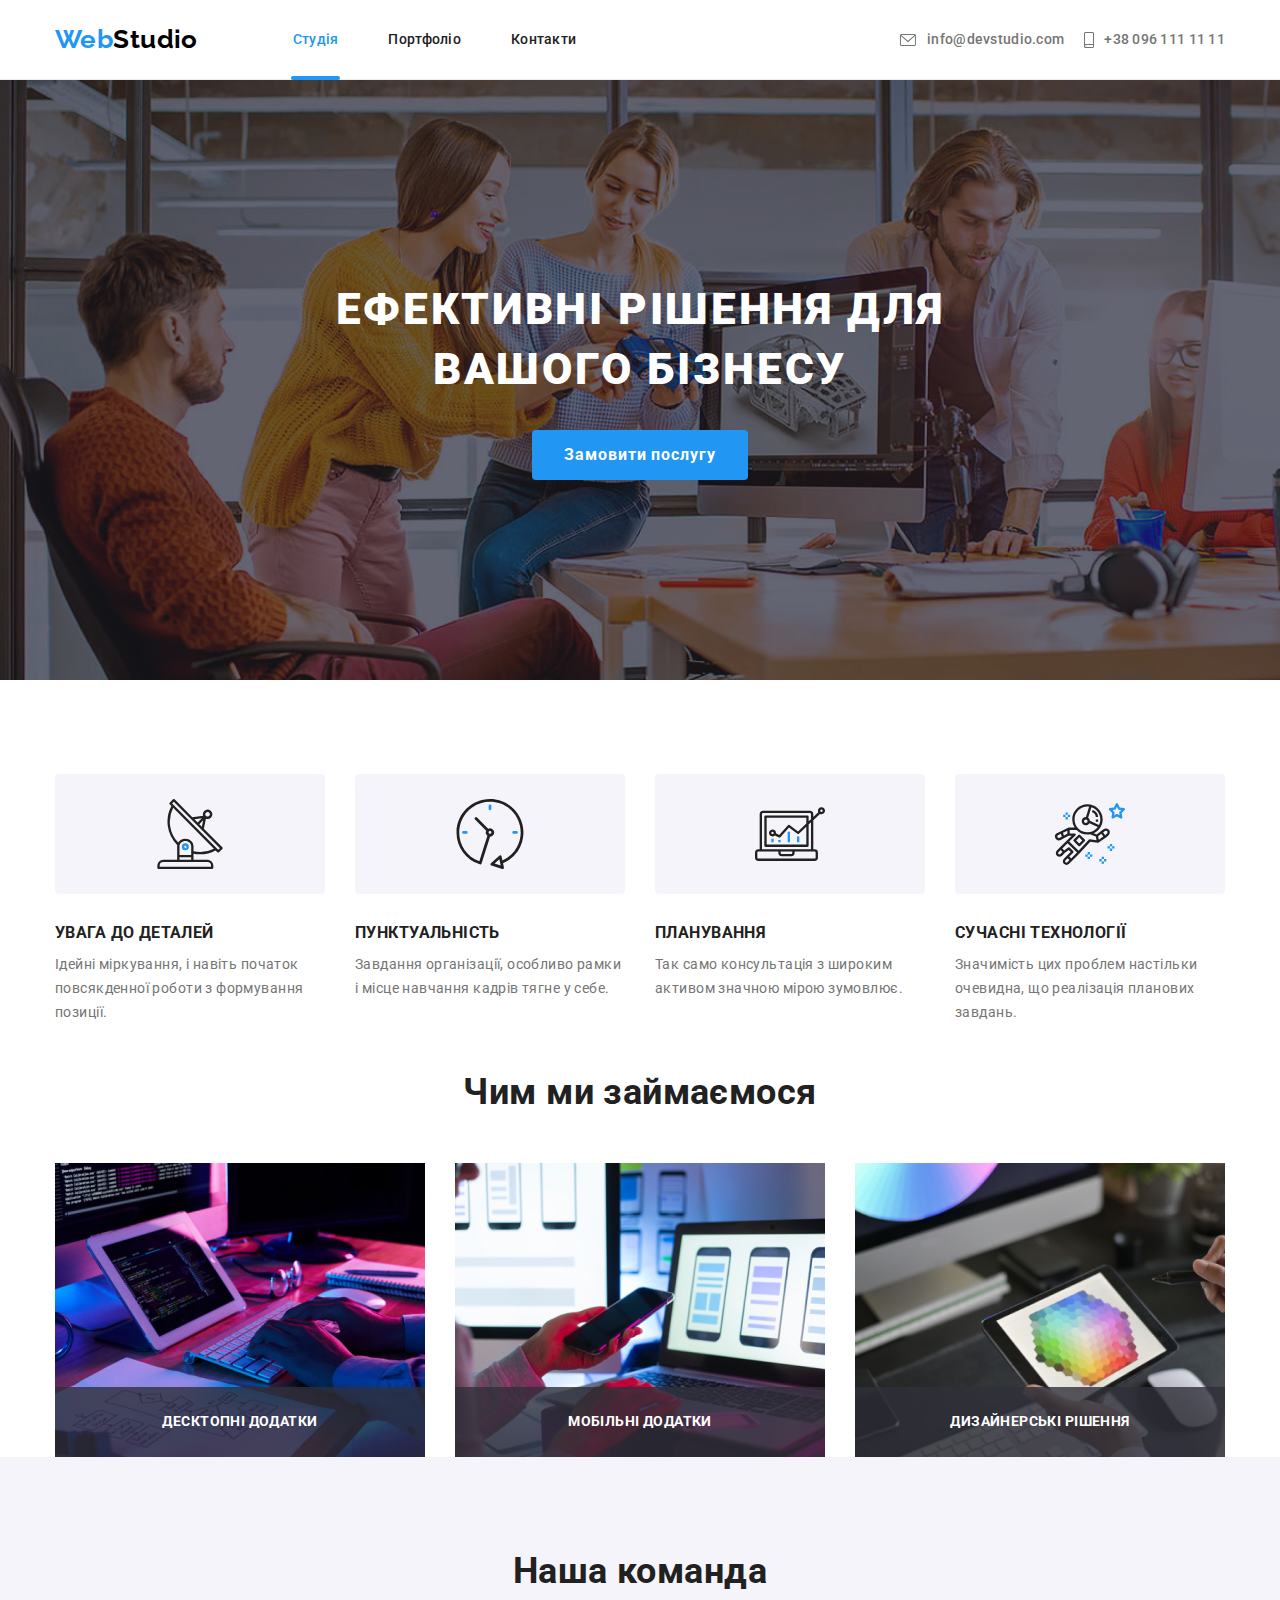
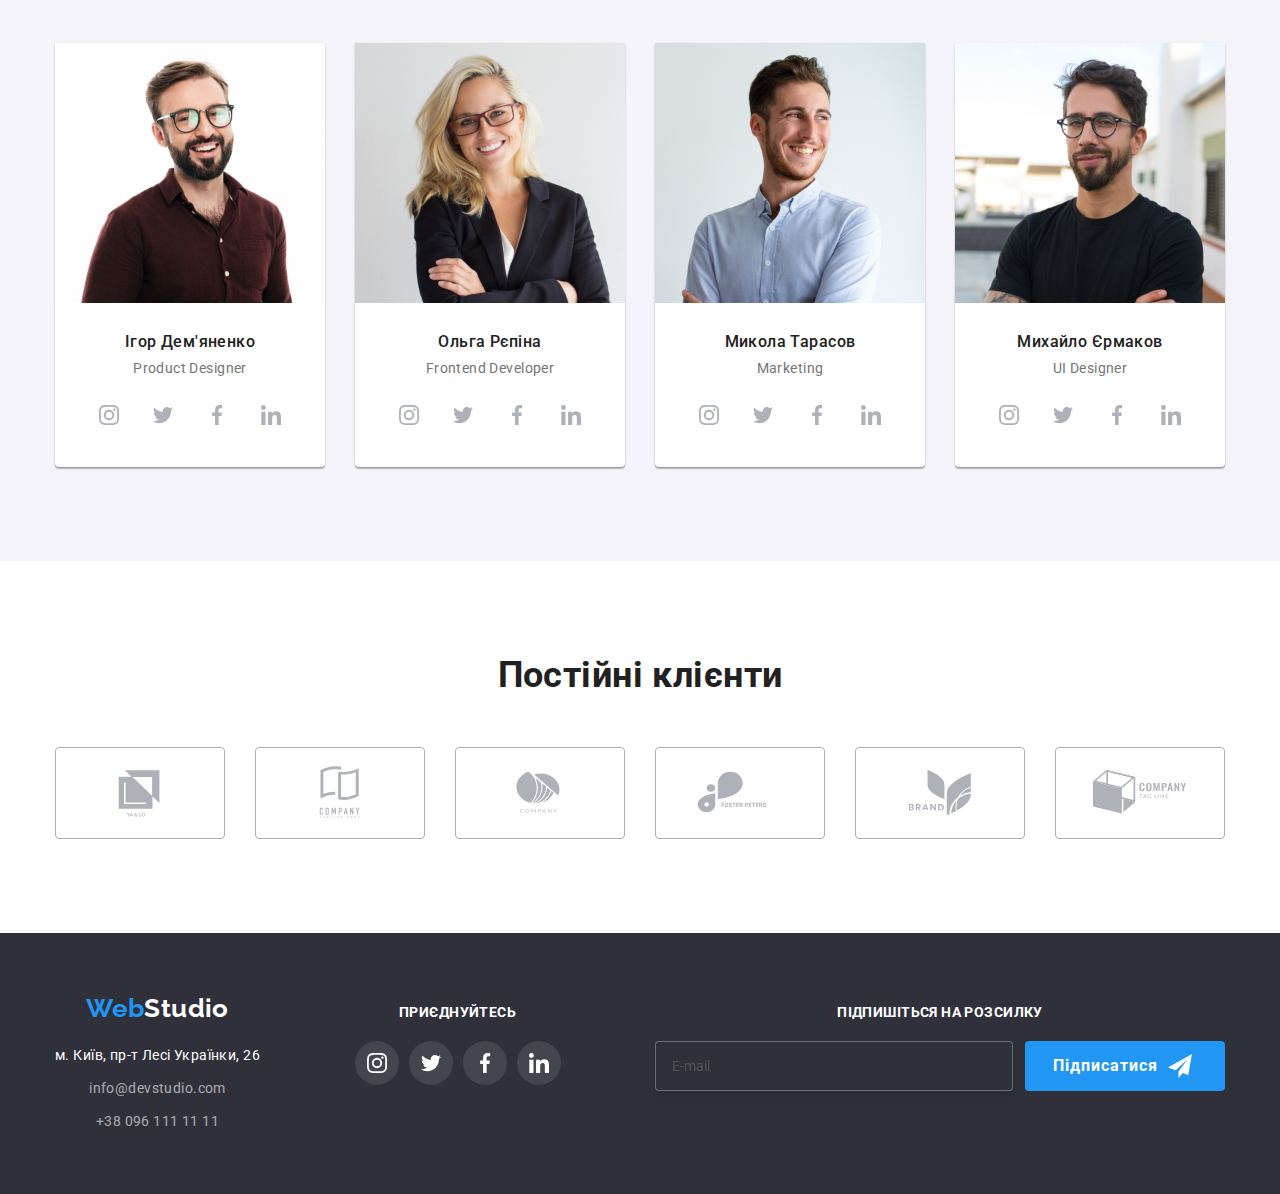
==== commit 0d6f7573: "menu" ====
--- a/index.html
+++ b/index.html
@@ -81,7 +81,7 @@
           </svg>
         </button>
       </div>
-      <div class="mob-menu">
+      <div class="mob-menu is-hidden">
         <button class="menu-close">
           <svg class="menu-close-icone">
             <use href="./images/sprite.svg#icon-close_menu"></use>
@@ -716,5 +716,6 @@
       </div>
     </div>
     <script src="./js/modal.js"></script>
+    <script src="./js/menu.js"></script>
   </body>
 </html>
--- a/css/main.min.css
+++ b/css/main.min.css
@@ -1 +1 @@
-h1,h2,h3,h4,p{margin-top:0;margin-bottom:0}ul,ol{margin-top:0;margin-bottom:0;padding-left:0}img{display:block}.title{margin-bottom:50px;font-weight:700;font-size:36px;line-height:1.16;text-align:center;color:var(--title-text-color)}a{color:currentColor}address{font-style:normal}.decoration{text-decoration:none}.list{list-style:none}html{box-sizing:border-box}*,*::before,*::after{box-sizing:inherit}body{background-color:var(--main-color);color:var(--primary-text-color);font-weight:400;font-style:normal;font-family:"Roboto",sans-serif;font-size:14px;line-height:1.14;letter-spacing:.03em}.visually-hidden{position:absolute;width:1px;height:1px;margin:-1px;border:0;padding:0;white-space:nowrap;-webkit-clip-path:inset(100%);clip-path:inset(100%);clip:rect(0 0 0 0);overflow:hidden}@media screen and (min-width: 768px){.title{margin-bottom:50px;font-weight:700;font-size:28px;line-height:1.18;text-align:center;color:var(--title-text-color)}}@media screen and (max-width: 767px){.title{font-size:28px;line-height:1.18}}@media screen and (min-width: 1200px){.title{font-size:36px;line-height:1.16}}.contacts__list{display:flex;flex-wrap:wrap;gap:10px;margin-left:auto;display:none}@media screen and (min-width: 768px){.contacts__list{flex-direction:column;display:flex}}@media screen and (min-width: 1200px){.contacts__list{flex-direction:row}}.contacts__link{font-weight:500;letter-spacing:.02em;color:var(--primary-text-color);margin-left:10px;display:flex;align-items:center;transition:color 250ms cubic-bezier(0.4, 0, 0.2, 1)}@media screen and (min-width: 768px){.contacts__link{font-size:12px;line-height:1.16}}@media screen and (min-width: 1200px){.contacts__link{font-size:14px;line-height:1.14}}.contacts__link .contacts__icon{margin-right:10px;transition:fill 250ms cubic-bezier(0.4, 0, 0.2, 1);fill:var(--primary-text-color)}.contacts__link:hover,.contacts__link:focus{color:var(--accent-color)}.contacts__link:hover .contacts__icon,.contacts__link:hover .contacts__icon,.contacts__link:focus .contacts__icon,.contacts__link:focus .contacts__icon{fill:var(--accent-color)}.container{max-width:100%;margin-left:auto;margin-right:auto;padding-left:15px;padding-right:15px}@media screen and (min-width: 480px){.container{width:480px}}@media screen and (min-width: 768px){.container{width:768px}}@media screen and (min-width: 1200px){.container{width:1200px}}.logo{font-weight:700;font-size:26px;line-height:1.2;font-family:"Raleway",sans-serif;display:inline-block}.logo__prefix-color{color:var(--accent-color)}.logo--dark{color:#000}@media screen and (min-width: 768px){.logo--dark{margin-right:88px}}@media screen and (min-width: 768px){.logo--dark{margin-right:93px}}.logo--light{color:var(--main-color);margin-bottom:20px}.backdrop{position:fixed;top:0;width:100%;height:100%;background-color:rgba(0,0,0,.2);transition:opacity 250ms cubic-bezier(0.4, 0, 0.2, 1),visibility 250ms cubic-bezier(0.4, 0, 0.2, 1)}.modal{width:450px;height:609px;top:0;background:#fff;box-shadow:0px 1px 3px rgba(0,0,0,.12),0px 1px 1px rgba(0,0,0,.14),0px 2px 1px rgba(0,0,0,.2);border-radius:4px;position:absolute;top:50%;left:50%;transform:translate(-50%, -50%);padding:40px 39px 40px 41px;transform:translate(-50%, -50%) scale(1) rotate(360deg);transition:transform 250ms cubic-bezier(0.4, 0, 0.2, 1)}@media screen and (min-width: 1200px){.modal{width:528px;min-height:581px}}.backdrop.is-hidden .modal{transform:translate(-50%, -50%) scale(0)}.modal .modal-close{display:flex;width:30px;height:30px;border-radius:50%;border:1px solid rgba(0,0,0,.1);background-color:var(--main-color);justify-content:center;align-items:center;position:absolute;right:8px;top:8px}.close-icone{width:18px;height:18px;transition:fill 250ms cubic-bezier(0.4, 0, 0.2, 1)}.close-icone:hover{fill:var(--accent-color)}.modal-title{font-weight:700;font-size:20px;line-height:1.15;text-align:center;color:var(--title-text-color)}.modal-form{margin-top:12px;display:flex;flex-wrap:wrap;gap:10px}.modal-field{width:100%;position:relative}.modal-field-check-box{text-align:center}.modal-lable{display:block;font-size:12px;letter-spacing:.01em;margin-bottom:4px}.input-wrap{position:relative}.modal-input{width:100%;height:40px;border:1px solid rgba(33,33,33,.2);border-radius:4px;padding-left:42px;font-size:16px;line-height:1.15;color:rgba(0,0,0,.1490196078);transition:border-color 250ms cubic-bezier(0.4, 0, 0.2, 1);outline:none}.modal-input:focus{border-color:var(--accent-color)}.modal-input:focus+.input-icon{fill:var(--accent-color)}.input-icon{width:18px;height:18px;position:absolute;left:12px;top:50%;transform:translateY(-50%);transition:fill 250ms cubic-bezier(0.4, 0, 0.2, 1)}.online-comment{width:100%;height:120px;resize:none;border:1px solid rgba(33,33,33,.2);border-radius:4px;padding:16px;outline:none;transition:border-color 250ms cubic-bezier(0.4, 0, 0.2, 1)}.online-comment:focus{border-color:var(--accent-color)}::-moz-placeholder{color:rgba(117,117,117,.5)}:-ms-input-placeholder{color:rgba(117,117,117,.5)}::placeholder{color:rgba(117,117,117,.5)}.check-text{padding-top:10px;font-weight:400;font-size:12px;line-height:1.16;color:var(--primary-text-color)}@media screen and (min-width: 1200px){.check-text{font-size:14px;line-height:1.71}}.icon-border{display:inline-flex;width:16px;height:15px;border:2px solid var(--title-text-color);border-radius:2px;margin-right:8px;justify-content:center;align-items:center;color:rgba(0,0,0,0);position:relative;bottom:-2px}.check-icon{fill:currentColor}.modal-check:checked+.check-text .icon-border{border-color:var(--accent-color);background-color:var(--accent-color);color:var(--main-color)}.button-box{width:100%;display:flex;justify-content:center;margin-top:20px}.button--modal-position{padding:10px 52px;border:0}.button--modal-position:hover{box-shadow:0px 4px 4px rgba(0,0,0,.15)}.privacy{color:var(--accent-color);position:relative}.privacy::after{content:"";height:.5px;width:100%;background-color:var(--accent-color);position:absolute;bottom:1px;left:0}.social{display:flex;gap:10px;justify-content:center}.social__link{display:flex;border-radius:50%;overflow:hidden;width:44px;height:44px;align-items:center;justify-content:center;transition:background-color 250ms cubic-bezier(0.4, 0, 0.2, 1)}.social__link:hover,.social__link:focus{background-color:var(--accent-color)}.social__link:hover .social__icone,.social__link:focus .social__icone{fill:var(--main-color)}.social__icone{width:20px;height:20px;fill:#afb1b8;transition:fill 250ms cubic-bezier(0.4, 0, 0.2, 1)}.social__link--dark-background{background-color:rgba(255,255,255,.1)}.social__icone--white-fill{fill:var(--main-color)}.address{display:flex;justify-content:center}.address__list{display:flex;flex-direction:column;gap:9px}.address__link-map{line-height:1.71;color:var(--main-color);font-style:normal}.address__link{line-height:1.71;color:rgba(255,255,255,.6);font-style:normal;transition:color 250ms cubic-bezier(0.4, 0, 0.2, 1)}.address__link:hover,.address__link:focus{color:var(--accent-color)}.form-footer{display:flex;flex-wrap:nowrap;gap:20px}.form-footer__input{width:100%;height:50px;border:1px solid rgba(255,255,255,.3);filter:drop-shadow(0px 4px 4px rgba(0, 0, 0, 0.15));border-radius:4px;background:#2f303a;padding:15px 16px;outline:none}.form-footer__input:focus{border-color:var(--accent-color)}@media screen and (min-width: 768px){.form-footer__input{width:450px}}@media screen and (min-width: 1200px){.form-footer__input{width:358px}}.form-footer--column{flex-direction:column}@media screen and (min-width: 1200px){.form-footer--column{flex-direction:row;gap:12px}}.button--footer-submit{padding:10px 28px;border:0;text-align:center;align-items:center;display:flex;align-items:center;gap:10px}.footer__button-wrapper{width:100%;display:flex;justify-content:center}.button--footer-submit{padding:10px 28px;border:0;text-align:center;align-items:center;display:flex;align-items:center;gap:10px;width:200px}.navigation{display:none}@media screen and (min-width: 768px){.navigation{display:contents}}.navigation__list{display:flex;flex-wrap:wrap}@media screen and (min-width: 768px){.navigation__list{gap:51px}}@media screen and (min-width: 1200px){.navigation__list{gap:46px}}.navigation__link{font-weight:500;letter-spacing:.02em;color:var(--title-text-color);padding:32px 2px;transition:color 250ms cubic-bezier(0.4, 0, 0.2, 1)}.navigation__link:hover,.navigation__link:focus{color:var(--accent-color)}.navigation__link--active{color:var(--accent-color);position:relative}.navigation__link--active::after{content:"";height:4px;width:100%;border-radius:2px;background-color:var(--accent-color);position:absolute;bottom:-1.5px;left:0}@media screen and (min-width: 768px){.navigation__link--active::after{bottom:-2.6px}}@media screen and (min-width: 1200px){.navigation__link--active::after{bottom:-1.5px}}button{cursor:pointer;border-radius:4px;display:inline-block;border:0;font-weight:700;font-size:16px;line-height:1.88;letter-spacing:.06em;color:var(--main-color);background-color:var(--accent-color);cursor:pointer;text-align:center;transition:box-shadow 250ms cubic-bezier(0.4, 0, 0.2, 1)}.button-icone{width:24px;height:24px;fill:var(--main-color)}.button--medium{padding:10px 32px}.filter{margin-bottom:40px}@media screen and (min-width: 768px){.filter{margin-bottom:30px}}@media screen and (min-width: 1200px){.filter{margin-bottom:50px}}.filter .button:hover,.filter .button:focus{color:var(--main-color);background-color:var(--accent-color);box-shadow:0px 3px 1px rgba(0,0,0,.1),0px 1px 2px rgba(0,0,0,.08),0px 2px 2px rgba(0,0,0,.12)}.filter__list{display:flex;flex-wrap:wrap;gap:15px 8px;padding-right:20px}@media screen and (min-width: 768px){.filter__list{justify-content:center}}@media screen and (min-width: 1200px){.filter__list{justify-content:center}}.filter li .filter__item--active{color:var(--main-color);background-color:var(--accent-color)}.filter__list .button--filter{font-family:Roboto,sans-serif;font-weight:500;font-size:16px;line-height:1.6;color:var(--title-text-color);cursor:pointer;padding:6px 22px;border-radius:4px;border:0;background-color:var(--team-block-color);transition:box-shadow 250ms cubic-bezier(0.4, 0, 0.2, 1),background-color 250ms cubic-bezier(0.4, 0, 0.2, 1)}.menu-open{margin-left:auto}.menu-close{background-color:var(--main-color);position:absolute;right:25px;top:21px}.menu-close-icone{width:19px;height:19px;transition:fill 250ms cubic-bezier(0.4, 0, 0.2, 1)}.menu-close-icone:hover{fill:var(--accent-color)}.mob-menu{display:block;position:absolute;top:0;left:0;background-color:#fff;width:100vw;height:100vh;padding:48px 40px;display:flex;flex-direction:column;justify-content:space-between}.mob-menu__list{display:flex;flex-direction:column;gap:32px}.mob-menu__link{font-weight:500;font-size:40px;line-height:1.2;letter-spacing:.02em;color:#212121}.mob-menu-bot{display:flex;flex-direction:column;gap:64px}.mob-menu-connect-list{display:flex;flex-direction:column;gap:32px}.mob-menu-connect-link{margin-top:auto;font-weight:500;font-size:34px;line-height:1.1764705882;letter-spacing:.02em;color:#2196f3}.mob-menu-connect-link-p{font-weight:500;font-size:24px;line-height:28px;letter-spacing:.02em;color:#757575}.mob-menu-social{display:flex;gap:10px}.mob-menu-social__link{font-weight:500;font-size:18px;line-height:1.2222222222;position:relative;letter-spacing:.02em;color:#2196f3}.mob-menu-social-span{display:flex;gap:10px}.mob-menu-social-span:after{content:"";display:block;width:1px;height:22px;background-color:var(--accent-color)}.about{display:flex;padding-top:94px;padding-bottom:47px;width:480px}@media screen and (min-width: 768px){.about{width:768px}}@media screen and (min-width: 1200px){.about{width:1200px}}.about__list{display:flex;flex-wrap:wrap;gap:30px}.about__item{width:100%}@media screen and (min-width: 768px){.about__item{width:354px}}@media screen and (min-width: 1200px){.about__item{width:270px}}.about__icon-box{background-color:var(--team-block-color);padding:25px 100px;border-radius:4px;margin-bottom:30px;display:flex;justify-content:center}.about__icon-item{width:70px;height:70px}.about__title{font-weight:700;text-transform:uppercase;color:var(--title-text-color);margin-bottom:10px;text-align:center;max-width:480px}@media screen and (min-width: 768px){.about__title{max-width:354px;text-align:start}}@media screen and (min-width: 1200px){.about__title{max-width:270px}}.about__description{font-size:14px;line-height:1.71;max-width:100%}@media screen and (min-width: 768px){.about__description{max-width:354px}}@media screen and (min-width: 1200px){.about__description{max-width:270px}}.footer{padding:60px 0;display:flex;align-items:baseline;justify-content:space-between;flex-wrap:wrap;justify-content:space-around}.footer__title{font-weight:700;font-size:14px;text-transform:uppercase;color:var(--main-color);margin-bottom:20px}.footer__box{display:flex;flex-direction:column}@media screen and (min-width: 768px){.footer__box--margin-top{margin-top:60px}}@media screen and (min-width: 1200px){.footer__box--margin-top{margin-top:0}}footer{background-color:var(--gray-block-color)}@media screen and (min-width: 768px){.footer{padding:60px 0;display:flex;align-items:baseline;flex-wrap:wrap;justify-content:space-around;text-align:center}}@media screen and (max-width: 767px){.footer{padding:60px 15px;flex-direction:column;align-items:center;gap:60px}.footer__title{font-weight:700;font-size:14px;text-transform:uppercase;color:var(--main-color);margin-bottom:20px}.footer__box{display:flex;flex-direction:column;text-align:center;width:100%}}@media screen and (min-width: 1200px){.footer{padding:60px 15px;justify-content:space-between}.footer__title{font-weight:700;font-size:14px;text-transform:uppercase;color:var(--main-color);margin-bottom:20px}}.header-positioner{display:flex;flex-wrap:wrap;align-items:center}.page-header{border-bottom:1px solid #ececec;padding:16px 0}@media screen and (min-width: 768px){.page-header{padding:21px 0}}@media screen and (min-width: 1200px){.page-header{padding:24px 0}}.hero{background-color:#c4c4c4;padding-top:94px;padding-bottom:94px;background-image:linear-gradient(rgba(47, 48, 58, 0.4), rgba(47, 48, 58, 0.4)),url(../images/hero-imag.jpg);background-size:cover}.hero__wrapper{min-height:412px;display:flex;flex-direction:column;align-items:center;justify-content:center}.hero__title{margin:0 auto 30px;max-width:360px;font-weight:900;font-size:26px;line-height:1.62;text-align:center;letter-spacing:.06em;text-transform:uppercase;color:var(--main-color)}@media screen and (min-width: 1200px){.hero__title{font-size:44px;line-height:1.36;max-width:700px}}.pictures{padding-top:47px;padding-bottom:94px;display:none}@media screen and (min-width: 1200px){.pictures{display:contents}}.pictures__list{display:flex;flex-wrap:wrap;gap:30px}.pictures__wrap{position:relative}.pictures__text{font-weight:700;font-size:14px;line-height:1.14;text-align:center;text-transform:uppercase;color:#fff;position:absolute;bottom:0;left:0;background-color:rgba(47,48,58,.8);width:100%;padding:27px 0}.profile-card{background-color:var(--team-block-color);padding:60px 0}@media screen and (min-width: 1200px){.profile-card{padding:94px 0}}.profile-card__list{display:flex;flex-wrap:wrap;gap:30px}.profile-card__item{border-radius:0 0 4px 4px;background-color:var(--main-color);box-shadow:0 1px 3px var(--shadow-1),0 1px 1px var(--shadow-2),0 2px 1px var(--shadow-3)}.profile-card__description{padding-top:30px;padding-bottom:24px;text-align:center;padding-left:10px;padding-right:10px}@media screen and (min-width: 1200px){.profile-card__description{padding-bottom:30px}}.profile-card__title{margin-bottom:10px;font-weight:500;font-size:16px;color:var(--title-text-color)}.profile-card__text{margin-bottom:16px}.profile-card__img{width:450px;height:460px}@media screen and (min-width: 768px){.profile-card__img{width:354px;height:374px}}@media screen and (min-width: 1200px){.profile-card__img{width:270px;height:260px}}.vector-card{padding-top:60px;padding-bottom:60px}@media screen and (min-width: 1200px){.vector-card{padding:94px 0}}.vector-card__title{font-weight:700;font-size:36px;line-height:1.16;text-align:center;color:var(--title-text-color);margin-bottom:30px}@media screen and (min-width: 1200px){.vector-card__title{margin-bottom:50px}}.vector-card__list{display:flex;flex-wrap:wrap;gap:30px;justify-content:center}.vector-card__link{display:flex;overflow:hidden;width:210px;height:92px;border:1px solid #afb1b8;border-radius:4px;align-items:center;justify-content:center;transition:border 250ms cubic-bezier(0.4, 0, 0.2, 1)}@media screen and (min-width: 1200px){.vector-card__link{width:170px;height:92px}}.vector-card__link:hover,.vector-card__link:focus{border:1px solid var(--accent-color)}.vector-card__link:hover .vector-card__icon,.vector-card__link:hover .vector-card__icon,.vector-card__link:focus .vector-card__icon,.vector-card__link:focus .vector-card__icon{fill:var(--accent-color)}.vector-card__icon{fill:#afb1b8;width:106px;height:60px;transition:fill 250ms cubic-bezier(0.4, 0, 0.2, 1)}.gallary{padding:60px 0}@media screen and (min-width: 1200px){.gallary{padding:94px 0}}.gallary__list{display:flex;flex-wrap:wrap;gap:30px}.gallary__item{transition:box-shadow 250ms cubic-bezier(0.4, 0, 0.2, 1)}.gallary__item:hover .gallary__top-text{transform:translateY(0)}.gallary__item:hover,.gallary__item:focus{box-shadow:0px 1px 1px rgba(0,0,0,.12),0px 4px 4px rgba(0,0,0,.06),1px 4px 6px rgba(0,0,0,.16)}.gallary__top-wrap{position:relative;overflow:hidden}.gallary__top-text{position:absolute;top:0;left:0;font-size:18px;line-height:1.6;color:var(--main-color);background-color:rgba(33,150,243,.9);padding:77px 24px;height:100%;transform:translateY(100%);transition:transform 250ms cubic-bezier(0.4, 0, 0.2, 1)}@media screen and (min-width: 768px){.gallary__top-text{padding:49px 24px}}@media screen and (min-width: 1200px){.gallary__top-text{padding:63px 24px}}.gallary__img{display:block;background-color:#fff;width:450px;height:294px}@media screen and (min-width: 768px){.gallary__img{width:354px;height:294px}}@media screen and (min-width: 1200px){.gallary__img{width:370px;height:294px}}.gallary__box{padding-top:20px;padding-left:24px;padding-right:24px;padding-bottom:20px;border-bottom:1px solid #eee;border-left:1px solid #eee;border-right:1px solid #eee}@media screen and (min-width: 768px){.gallary__box{padding-left:24px;padding-right:12px}}@media screen and (min-width: 1200px){.gallary__box{padding-left:24px;padding-right:24px}}.gallary__title{font-weight:700;font-size:18px;line-height:2;letter-spacing:.06em;color:var(--title-text-color);margin-bottom:4px}:root{--primary-text-color: #757575;--title-text-color: #212121;--accent-color: #2196f3;--main-color: #ffffff;--gray-block-color: #2f303a;--team-block-color: #f5f4fa;--transperent-white: rgba(255, 255, 255, 0.6);--shadow-1: rgba(0, 0, 0, 0.12);--shadow-2: rgba(0, 0, 0, 0.14);--shadow-3: rgba(0, 0, 0, 0.2)}.is-hidden{opacity:0;visibility:hidden;pointer-events:none}/*# sourceMappingURL=main.min.css.map */+h1,h2,h3,h4,p{margin-top:0;margin-bottom:0}ul,ol{margin-top:0;margin-bottom:0;padding-left:0}img{display:block}.title{margin-bottom:50px;font-weight:700;font-size:36px;line-height:1.16;text-align:center;color:var(--title-text-color)}a{color:currentColor}address{font-style:normal}.decoration{text-decoration:none}.list{list-style:none}html{box-sizing:border-box}*,*::before,*::after{box-sizing:inherit}body{background-color:var(--main-color);color:var(--primary-text-color);font-weight:400;font-style:normal;font-family:"Roboto",sans-serif;font-size:14px;line-height:1.14;letter-spacing:.03em}.visually-hidden{position:absolute;width:1px;height:1px;margin:-1px;border:0;padding:0;white-space:nowrap;-webkit-clip-path:inset(100%);clip-path:inset(100%);clip:rect(0 0 0 0);overflow:hidden}@media screen and (min-width: 768px){.title{margin-bottom:50px;font-weight:700;font-size:28px;line-height:1.18;text-align:center;color:var(--title-text-color)}}@media screen and (max-width: 767px){.title{font-size:28px;line-height:1.18}}@media screen and (min-width: 1200px){.title{font-size:36px;line-height:1.16}}.contacts__list{display:flex;flex-wrap:wrap;gap:10px;margin-left:auto;display:none}@media screen and (min-width: 768px){.contacts__list{flex-direction:column;display:flex}}@media screen and (min-width: 1200px){.contacts__list{flex-direction:row}}.contacts__link{font-weight:500;letter-spacing:.02em;color:var(--primary-text-color);margin-left:10px;display:flex;align-items:center;transition:color 250ms cubic-bezier(0.4, 0, 0.2, 1)}@media screen and (min-width: 768px){.contacts__link{font-size:12px;line-height:1.16}}@media screen and (min-width: 1200px){.contacts__link{font-size:14px;line-height:1.14}}.contacts__link .contacts__icon{margin-right:10px;transition:fill 250ms cubic-bezier(0.4, 0, 0.2, 1);fill:var(--primary-text-color)}.contacts__link:hover,.contacts__link:focus{color:var(--accent-color)}.contacts__link:hover .contacts__icon,.contacts__link:hover .contacts__icon,.contacts__link:focus .contacts__icon,.contacts__link:focus .contacts__icon{fill:var(--accent-color)}.container{max-width:100%;margin-left:auto;margin-right:auto;padding-left:15px;padding-right:15px}@media screen and (min-width: 480px){.container{width:480px}}@media screen and (min-width: 768px){.container{width:768px}}@media screen and (min-width: 1200px){.container{width:1200px}}.logo{font-weight:700;font-size:26px;line-height:1.2;font-family:"Raleway",sans-serif;display:inline-block}.logo__prefix-color{color:var(--accent-color)}.logo--dark{color:#000}@media screen and (min-width: 768px){.logo--dark{margin-right:88px}}@media screen and (min-width: 768px){.logo--dark{margin-right:93px}}.logo--light{color:var(--main-color);margin-bottom:20px}.backdrop{position:fixed;top:0;width:100%;height:100%;background-color:rgba(0,0,0,.2);transition:opacity 250ms cubic-bezier(0.4, 0, 0.2, 1),visibility 250ms cubic-bezier(0.4, 0, 0.2, 1)}.modal{width:450px;height:609px;top:0;background:#fff;box-shadow:0px 1px 3px rgba(0,0,0,.12),0px 1px 1px rgba(0,0,0,.14),0px 2px 1px rgba(0,0,0,.2);border-radius:4px;position:absolute;top:50%;left:50%;transform:translate(-50%, -50%);padding:40px 39px 40px 41px;transform:translate(-50%, -50%) scale(1) rotate(360deg);transition:transform 250ms cubic-bezier(0.4, 0, 0.2, 1)}@media screen and (min-width: 1200px){.modal{width:528px;min-height:581px}}.backdrop.is-hidden .modal{transform:translate(-50%, -50%) scale(0)}.modal .modal-close{display:flex;width:30px;height:30px;border-radius:50%;border:1px solid rgba(0,0,0,.1);background-color:var(--main-color);justify-content:center;align-items:center;position:absolute;right:8px;top:8px}.close-icone{width:18px;height:18px;transition:fill 250ms cubic-bezier(0.4, 0, 0.2, 1)}.close-icone:hover{fill:var(--accent-color)}.modal-title{font-weight:700;font-size:20px;line-height:1.15;text-align:center;color:var(--title-text-color)}.modal-form{margin-top:12px;display:flex;flex-wrap:wrap;gap:10px}.modal-field{width:100%;position:relative}.modal-field-check-box{text-align:center}.modal-lable{display:block;font-size:12px;letter-spacing:.01em;margin-bottom:4px}.input-wrap{position:relative}.modal-input{width:100%;height:40px;border:1px solid rgba(33,33,33,.2);border-radius:4px;padding-left:42px;font-size:16px;line-height:1.15;color:rgba(0,0,0,.1490196078);transition:border-color 250ms cubic-bezier(0.4, 0, 0.2, 1);outline:none}.modal-input:focus{border-color:var(--accent-color)}.modal-input:focus+.input-icon{fill:var(--accent-color)}.input-icon{width:18px;height:18px;position:absolute;left:12px;top:50%;transform:translateY(-50%);transition:fill 250ms cubic-bezier(0.4, 0, 0.2, 1)}.online-comment{width:100%;height:120px;resize:none;border:1px solid rgba(33,33,33,.2);border-radius:4px;padding:16px;outline:none;transition:border-color 250ms cubic-bezier(0.4, 0, 0.2, 1)}.online-comment:focus{border-color:var(--accent-color)}::-moz-placeholder{color:rgba(117,117,117,.5)}:-ms-input-placeholder{color:rgba(117,117,117,.5)}::placeholder{color:rgba(117,117,117,.5)}.check-text{padding-top:10px;font-weight:400;font-size:12px;line-height:1.16;color:var(--primary-text-color)}@media screen and (min-width: 1200px){.check-text{font-size:14px;line-height:1.71}}.icon-border{display:inline-flex;width:16px;height:15px;border:2px solid var(--title-text-color);border-radius:2px;margin-right:8px;justify-content:center;align-items:center;color:rgba(0,0,0,0);position:relative;bottom:-2px}.check-icon{fill:currentColor}.modal-check:checked+.check-text .icon-border{border-color:var(--accent-color);background-color:var(--accent-color);color:var(--main-color)}.button-box{width:100%;display:flex;justify-content:center;margin-top:20px}.button--modal-position{padding:10px 52px;border:0}.button--modal-position:hover{box-shadow:0px 4px 4px rgba(0,0,0,.15)}.privacy{color:var(--accent-color);position:relative}.privacy::after{content:"";height:.5px;width:100%;background-color:var(--accent-color);position:absolute;bottom:1px;left:0}.social{display:flex;gap:10px;justify-content:center}.social__link{display:flex;border-radius:50%;overflow:hidden;width:44px;height:44px;align-items:center;justify-content:center;transition:background-color 250ms cubic-bezier(0.4, 0, 0.2, 1)}.social__link:hover,.social__link:focus{background-color:var(--accent-color)}.social__link:hover .social__icone,.social__link:focus .social__icone{fill:var(--main-color)}.social__icone{width:20px;height:20px;fill:#afb1b8;transition:fill 250ms cubic-bezier(0.4, 0, 0.2, 1)}.social__link--dark-background{background-color:rgba(255,255,255,.1)}.social__icone--white-fill{fill:var(--main-color)}.address{display:flex;justify-content:center}.address__list{display:flex;flex-direction:column;gap:9px}.address__link-map{line-height:1.71;color:var(--main-color);font-style:normal}.address__link{line-height:1.71;color:rgba(255,255,255,.6);font-style:normal;transition:color 250ms cubic-bezier(0.4, 0, 0.2, 1)}.address__link:hover,.address__link:focus{color:var(--accent-color)}.form-footer{display:flex;flex-wrap:nowrap;gap:20px}.form-footer__input{width:100%;height:50px;border:1px solid rgba(255,255,255,.3);filter:drop-shadow(0px 4px 4px rgba(0, 0, 0, 0.15));border-radius:4px;background:#2f303a;padding:15px 16px;outline:none}.form-footer__input:focus{border-color:var(--accent-color)}@media screen and (min-width: 768px){.form-footer__input{width:450px}}@media screen and (min-width: 1200px){.form-footer__input{width:358px}}.form-footer--column{flex-direction:column}@media screen and (min-width: 1200px){.form-footer--column{flex-direction:row;gap:12px}}.button--footer-submit{padding:10px 28px;border:0;text-align:center;align-items:center;display:flex;align-items:center;gap:10px}.footer__button-wrapper{width:100%;display:flex;justify-content:center}.button--footer-submit{padding:10px 28px;border:0;text-align:center;align-items:center;display:flex;align-items:center;gap:10px;width:200px}.navigation{display:none}@media screen and (min-width: 768px){.navigation{display:contents}}.navigation__list{display:flex;flex-wrap:wrap}@media screen and (min-width: 768px){.navigation__list{gap:51px}}@media screen and (min-width: 1200px){.navigation__list{gap:46px}}.navigation__link{font-weight:500;letter-spacing:.02em;color:var(--title-text-color);padding:32px 2px;transition:color 250ms cubic-bezier(0.4, 0, 0.2, 1)}.navigation__link:hover,.navigation__link:focus{color:var(--accent-color)}.navigation__link--active{color:var(--accent-color);position:relative}.navigation__link--active::after{content:"";height:4px;width:100%;border-radius:2px;background-color:var(--accent-color);position:absolute;bottom:-1.5px;left:0}@media screen and (min-width: 768px){.navigation__link--active::after{bottom:-2.6px}}@media screen and (min-width: 1200px){.navigation__link--active::after{bottom:-1.5px}}button{cursor:pointer;border-radius:4px;display:inline-block;border:0;font-weight:700;font-size:16px;line-height:1.88;letter-spacing:.06em;color:var(--main-color);background-color:var(--accent-color);cursor:pointer;text-align:center;transition:box-shadow 250ms cubic-bezier(0.4, 0, 0.2, 1)}.button-icone{width:24px;height:24px;fill:var(--main-color)}.button--medium{padding:10px 32px}.filter{margin-bottom:40px}@media screen and (min-width: 768px){.filter{margin-bottom:30px}}@media screen and (min-width: 1200px){.filter{margin-bottom:50px}}.filter .button:hover,.filter .button:focus{color:var(--main-color);background-color:var(--accent-color);box-shadow:0px 3px 1px rgba(0,0,0,.1),0px 1px 2px rgba(0,0,0,.08),0px 2px 2px rgba(0,0,0,.12)}.filter__list{display:flex;flex-wrap:wrap;gap:15px 8px;padding-right:20px}@media screen and (min-width: 768px){.filter__list{justify-content:center}}@media screen and (min-width: 1200px){.filter__list{justify-content:center}}.filter li .filter__item--active{color:var(--main-color);background-color:var(--accent-color)}.filter__list .button--filter{font-family:Roboto,sans-serif;font-weight:500;font-size:16px;line-height:1.6;color:var(--title-text-color);cursor:pointer;padding:6px 22px;border-radius:4px;border:0;background-color:var(--team-block-color);transition:box-shadow 250ms cubic-bezier(0.4, 0, 0.2, 1),background-color 250ms cubic-bezier(0.4, 0, 0.2, 1)}.menu-open{margin-left:auto}@media screen and (min-width: 768px){.menu-open{display:none}}.menu-close{background-color:var(--main-color);position:absolute;right:25px;top:21px;justify-content:center;align-items:center}.menu-close-icone{width:19px;height:19px;transition:fill 250ms cubic-bezier(0.4, 0, 0.2, 1)}.menu-close-icone:hover{fill:var(--accent-color)}.mob-menu{display:block;position:absolute;top:0;left:0;background-color:#fff;width:100vw;height:100vh;padding:48px 40px;display:flex;flex-direction:column;justify-content:space-between}.mob-menu__list{display:flex;flex-direction:column;gap:32px}.mob-menu__link{font-weight:500;font-size:40px;line-height:1.2;letter-spacing:.02em;color:#212121}.mob-menu-bot{display:flex;flex-direction:column;gap:64px}.mob-menu-connect-list{display:flex;flex-direction:column;gap:32px}.mob-menu-connect-link{margin-top:auto;font-weight:500;font-size:34px;line-height:1.1764705882;letter-spacing:.02em;color:#2196f3}.mob-menu-connect-link-p{font-weight:500;font-size:24px;line-height:28px;letter-spacing:.02em;color:#757575}.mob-menu-social{display:flex;gap:10px}.mob-menu-social__link{font-weight:500;font-size:18px;line-height:1.2222222222;position:relative;letter-spacing:.02em;color:#2196f3}.mob-menu-social-span{display:flex;gap:10px}.mob-menu-social-span:after{content:"";display:block;width:1px;height:22px;background-color:var(--accent-color)}.menu-open__icon{display:flex;width:24px;height:16px;align-items:center;justify-content:center}.menu-open{background-color:rgba(0,0,0,0)}.about{display:flex;padding-top:94px;padding-bottom:47px;width:480px}@media screen and (min-width: 768px){.about{width:768px}}@media screen and (min-width: 1200px){.about{width:1200px}}.about__list{display:flex;flex-wrap:wrap;gap:30px}.about__item{width:100%}@media screen and (min-width: 768px){.about__item{width:354px}}@media screen and (min-width: 1200px){.about__item{width:270px}}.about__icon-box{background-color:var(--team-block-color);padding:25px 100px;border-radius:4px;margin-bottom:30px;display:flex;justify-content:center}.about__icon-item{width:70px;height:70px}.about__title{font-weight:700;text-transform:uppercase;color:var(--title-text-color);margin-bottom:10px;text-align:center;max-width:480px}@media screen and (min-width: 768px){.about__title{max-width:354px;text-align:start}}@media screen and (min-width: 1200px){.about__title{max-width:270px}}.about__description{font-size:14px;line-height:1.71;max-width:100%}@media screen and (min-width: 768px){.about__description{max-width:354px}}@media screen and (min-width: 1200px){.about__description{max-width:270px}}.footer{padding:60px 0;display:flex;align-items:baseline;justify-content:space-between;flex-wrap:wrap;justify-content:space-around}.footer__title{font-weight:700;font-size:14px;text-transform:uppercase;color:var(--main-color);margin-bottom:20px}.footer__box{display:flex;flex-direction:column}@media screen and (min-width: 768px){.footer__box--margin-top{margin-top:60px}}@media screen and (min-width: 1200px){.footer__box--margin-top{margin-top:0}}footer{background-color:var(--gray-block-color)}@media screen and (min-width: 768px){.footer{padding:60px 0;display:flex;align-items:baseline;flex-wrap:wrap;justify-content:space-around;text-align:center}}@media screen and (max-width: 767px){.footer{padding:60px 15px;flex-direction:column;align-items:center;gap:60px}.footer__title{font-weight:700;font-size:14px;text-transform:uppercase;color:var(--main-color);margin-bottom:20px}.footer__box{display:flex;flex-direction:column;text-align:center;width:100%}}@media screen and (min-width: 1200px){.footer{padding:60px 15px;justify-content:space-between}.footer__title{font-weight:700;font-size:14px;text-transform:uppercase;color:var(--main-color);margin-bottom:20px}}.header-positioner{display:flex;flex-wrap:wrap;align-items:center}.page-header{border-bottom:1px solid #ececec;padding:16px 0}@media screen and (min-width: 768px){.page-header{padding:21px 0}}@media screen and (min-width: 1200px){.page-header{padding:24px 0}}.hero{background-color:#c4c4c4;padding-top:94px;padding-bottom:94px;background-image:linear-gradient(rgba(47, 48, 58, 0.4), rgba(47, 48, 58, 0.4)),url(../images/hero-imag.jpg);background-size:cover}.hero__wrapper{min-height:412px;display:flex;flex-direction:column;align-items:center;justify-content:center}.hero__title{margin:0 auto 30px;max-width:360px;font-weight:900;font-size:26px;line-height:1.62;text-align:center;letter-spacing:.06em;text-transform:uppercase;color:var(--main-color)}@media screen and (min-width: 1200px){.hero__title{font-size:44px;line-height:1.36;max-width:700px}}.pictures{padding-top:47px;padding-bottom:94px;display:none}@media screen and (min-width: 1200px){.pictures{display:contents}}.pictures__list{display:flex;flex-wrap:wrap;gap:30px}.pictures__wrap{position:relative}.pictures__text{font-weight:700;font-size:14px;line-height:1.14;text-align:center;text-transform:uppercase;color:#fff;position:absolute;bottom:0;left:0;background-color:rgba(47,48,58,.8);width:100%;padding:27px 0}.profile-card{background-color:var(--team-block-color);padding:60px 0}@media screen and (min-width: 1200px){.profile-card{padding:94px 0}}.profile-card__list{display:flex;flex-wrap:wrap;gap:30px}.profile-card__item{border-radius:0 0 4px 4px;background-color:var(--main-color);box-shadow:0 1px 3px var(--shadow-1),0 1px 1px var(--shadow-2),0 2px 1px var(--shadow-3)}.profile-card__description{padding-top:30px;padding-bottom:24px;text-align:center;padding-left:10px;padding-right:10px}@media screen and (min-width: 1200px){.profile-card__description{padding-bottom:30px}}.profile-card__title{margin-bottom:10px;font-weight:500;font-size:16px;color:var(--title-text-color)}.profile-card__text{margin-bottom:16px}.profile-card__img{width:450px;height:460px}@media screen and (min-width: 768px){.profile-card__img{width:354px;height:374px}}@media screen and (min-width: 1200px){.profile-card__img{width:270px;height:260px}}.vector-card{padding-top:60px;padding-bottom:60px}@media screen and (min-width: 1200px){.vector-card{padding:94px 0}}.vector-card__title{font-weight:700;font-size:36px;line-height:1.16;text-align:center;color:var(--title-text-color);margin-bottom:30px}@media screen and (min-width: 1200px){.vector-card__title{margin-bottom:50px}}.vector-card__list{display:flex;flex-wrap:wrap;gap:30px;justify-content:center}.vector-card__link{display:flex;overflow:hidden;width:210px;height:92px;border:1px solid #afb1b8;border-radius:4px;align-items:center;justify-content:center;transition:border 250ms cubic-bezier(0.4, 0, 0.2, 1)}@media screen and (min-width: 1200px){.vector-card__link{width:170px;height:92px}}.vector-card__link:hover,.vector-card__link:focus{border:1px solid var(--accent-color)}.vector-card__link:hover .vector-card__icon,.vector-card__link:hover .vector-card__icon,.vector-card__link:focus .vector-card__icon,.vector-card__link:focus .vector-card__icon{fill:var(--accent-color)}.vector-card__icon{fill:#afb1b8;width:106px;height:60px;transition:fill 250ms cubic-bezier(0.4, 0, 0.2, 1)}.gallary{padding:60px 0}@media screen and (min-width: 1200px){.gallary{padding:94px 0}}.gallary__list{display:flex;flex-wrap:wrap;gap:30px}.gallary__item{transition:box-shadow 250ms cubic-bezier(0.4, 0, 0.2, 1)}.gallary__item:hover .gallary__top-text{transform:translateY(0)}.gallary__item:hover,.gallary__item:focus{box-shadow:0px 1px 1px rgba(0,0,0,.12),0px 4px 4px rgba(0,0,0,.06),1px 4px 6px rgba(0,0,0,.16)}.gallary__top-wrap{position:relative;overflow:hidden}.gallary__top-text{position:absolute;top:0;left:0;font-size:18px;line-height:1.6;color:var(--main-color);background-color:rgba(33,150,243,.9);padding:77px 24px;height:100%;transform:translateY(100%);transition:transform 250ms cubic-bezier(0.4, 0, 0.2, 1)}@media screen and (min-width: 768px){.gallary__top-text{padding:49px 24px}}@media screen and (min-width: 1200px){.gallary__top-text{padding:63px 24px}}.gallary__img{display:block;background-color:#fff;width:450px;height:294px}@media screen and (min-width: 768px){.gallary__img{width:354px;height:294px}}@media screen and (min-width: 1200px){.gallary__img{width:370px;height:294px}}.gallary__box{padding-top:20px;padding-left:24px;padding-right:24px;padding-bottom:20px;border-bottom:1px solid #eee;border-left:1px solid #eee;border-right:1px solid #eee}@media screen and (min-width: 768px){.gallary__box{padding-left:24px;padding-right:12px}}@media screen and (min-width: 1200px){.gallary__box{padding-left:24px;padding-right:24px}}.gallary__title{font-weight:700;font-size:18px;line-height:2;letter-spacing:.06em;color:var(--title-text-color);margin-bottom:4px}:root{--primary-text-color: #757575;--title-text-color: #212121;--accent-color: #2196f3;--main-color: #ffffff;--gray-block-color: #2f303a;--team-block-color: #f5f4fa;--transperent-white: rgba(255, 255, 255, 0.6);--shadow-1: rgba(0, 0, 0, 0.12);--shadow-2: rgba(0, 0, 0, 0.14);--shadow-3: rgba(0, 0, 0, 0.2)}.is-hidden{opacity:0;visibility:hidden;pointer-events:none}/*# sourceMappingURL=main.min.css.map */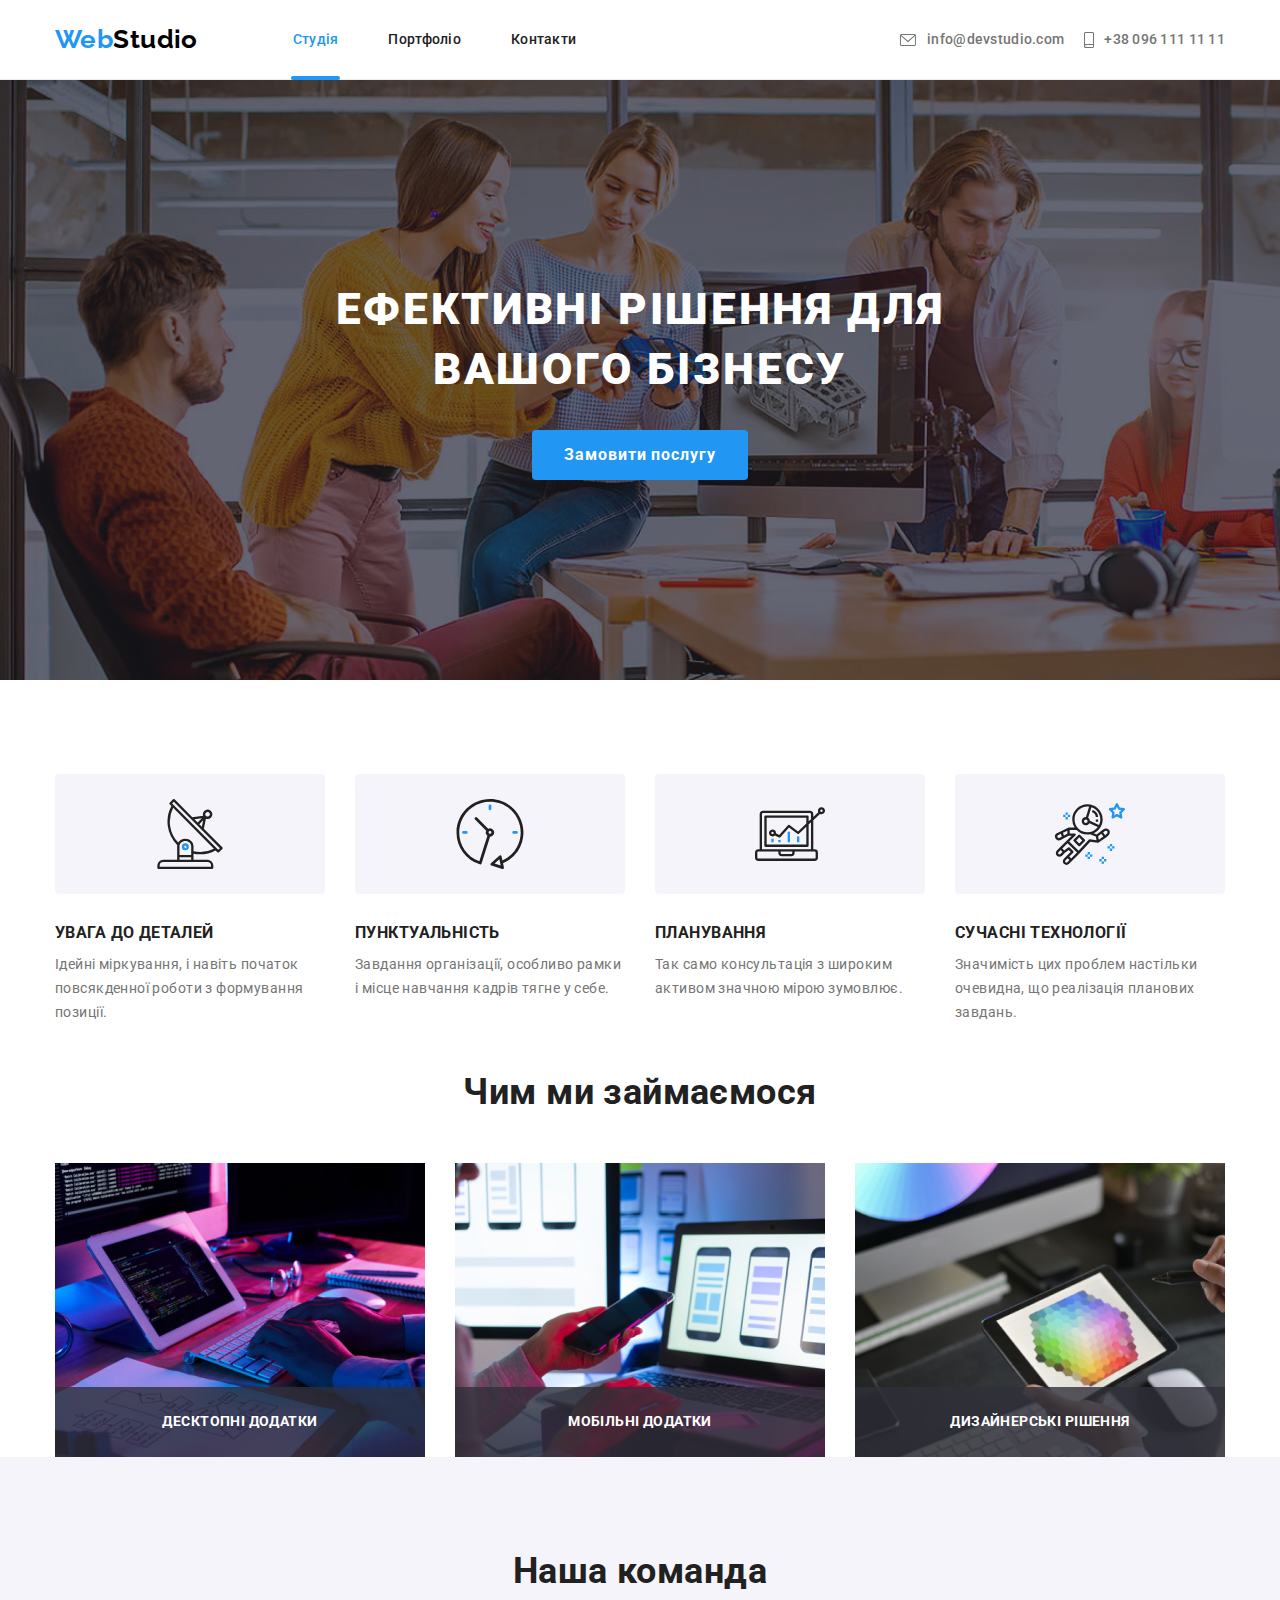
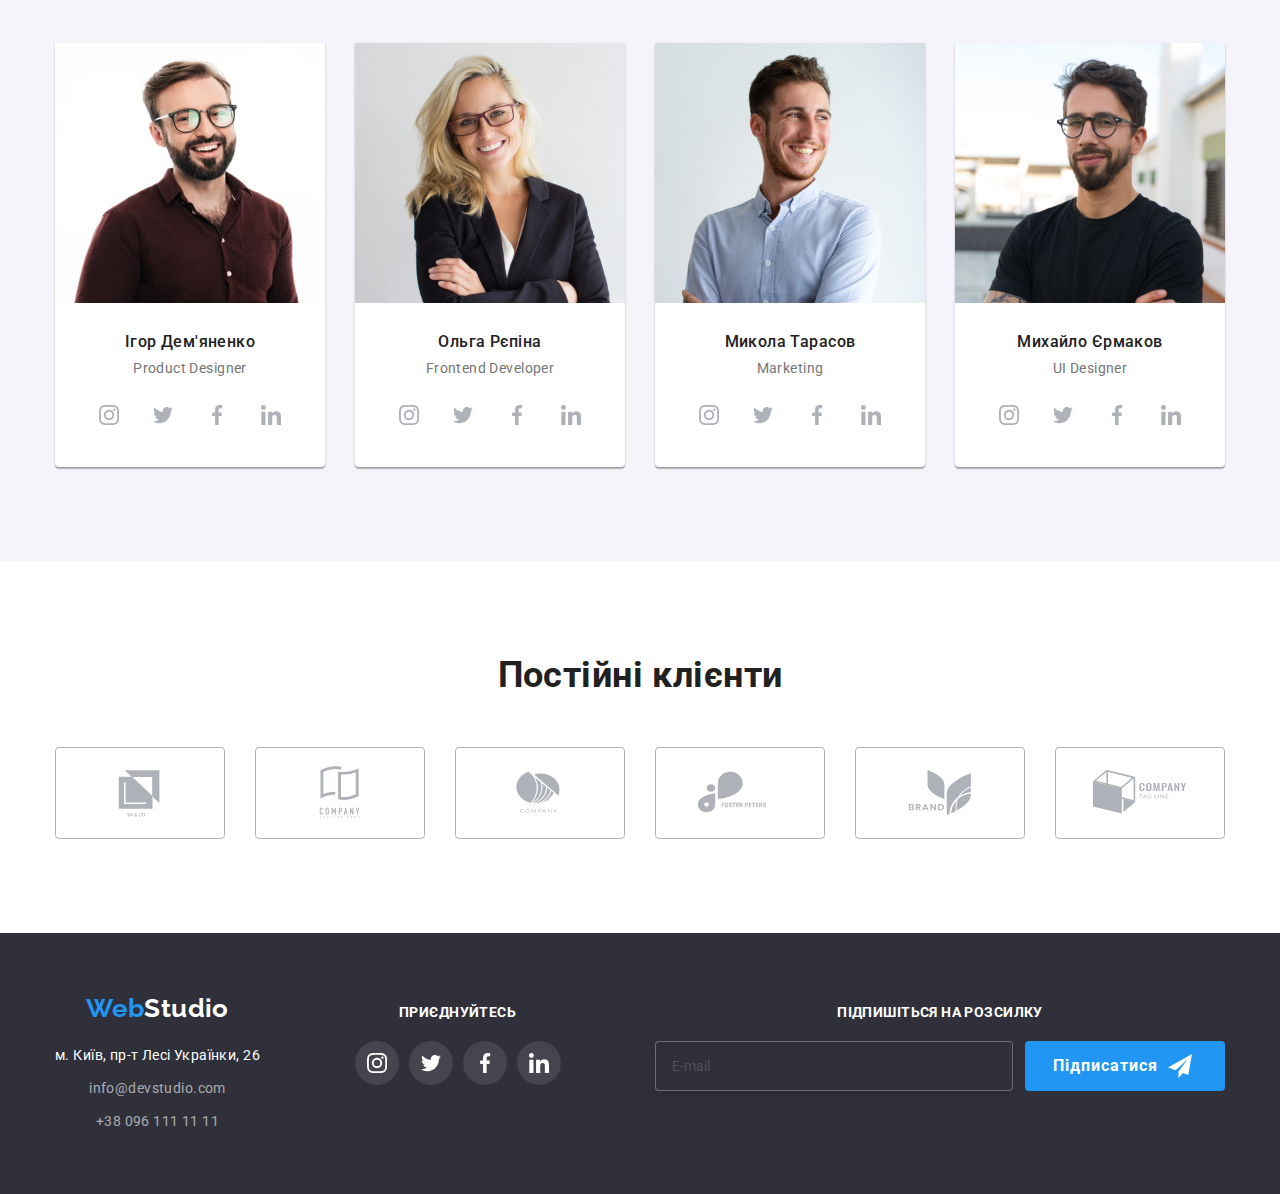
==== commit 87c48d25: "photo" ====
--- a/index.html
+++ b/index.html
@@ -276,11 +276,35 @@
 
           <ul class="profile-card__list list">
             <li class="profile-card__item">
+              <picture>
+                <source
+                  srcset="
+                ./images/mob/studio/ihordemianenko-mob.jpg 1x
+                ./images/mob/studio/ihordemianenko-mob@2x.jpg 2x
+              "
+              media="(min-width:1200px)"
+                />
+                <source
+                srcset="
+              ./images/desktop/studio/ihordemianenko-mob.jpg
+              ./images/mob/studio/ihordemianenko-mob@2x.jpg
+              "
+              media="(min-width:768px)"
+                />
+                <source
+                srcset="
+              ./images/mob/studio/ihordemianenko-mob.jpg
+              ./images/mob/studio/ihordemianenko-mob@2x.jpg
+              "
+              media="(max-width:767px)"
+            />
               <img
-                class="profile-card__img"
-                src="./images/img-i-dem.jpg"
-                alt="дізайнер продукта"
-              />
+              class="profile-card__img"
+              src="./images/mob/studio/ihordemianenko-mob.jpg"
+              alt="дізайнер продукта"
+            />
+              </picture>
+
               <div class="profile-card__description">
                 <h3 class="profile-card__title">Ігор Дем'яненко</h3>
                 <p class="profile-card__text">Product Designer</p>
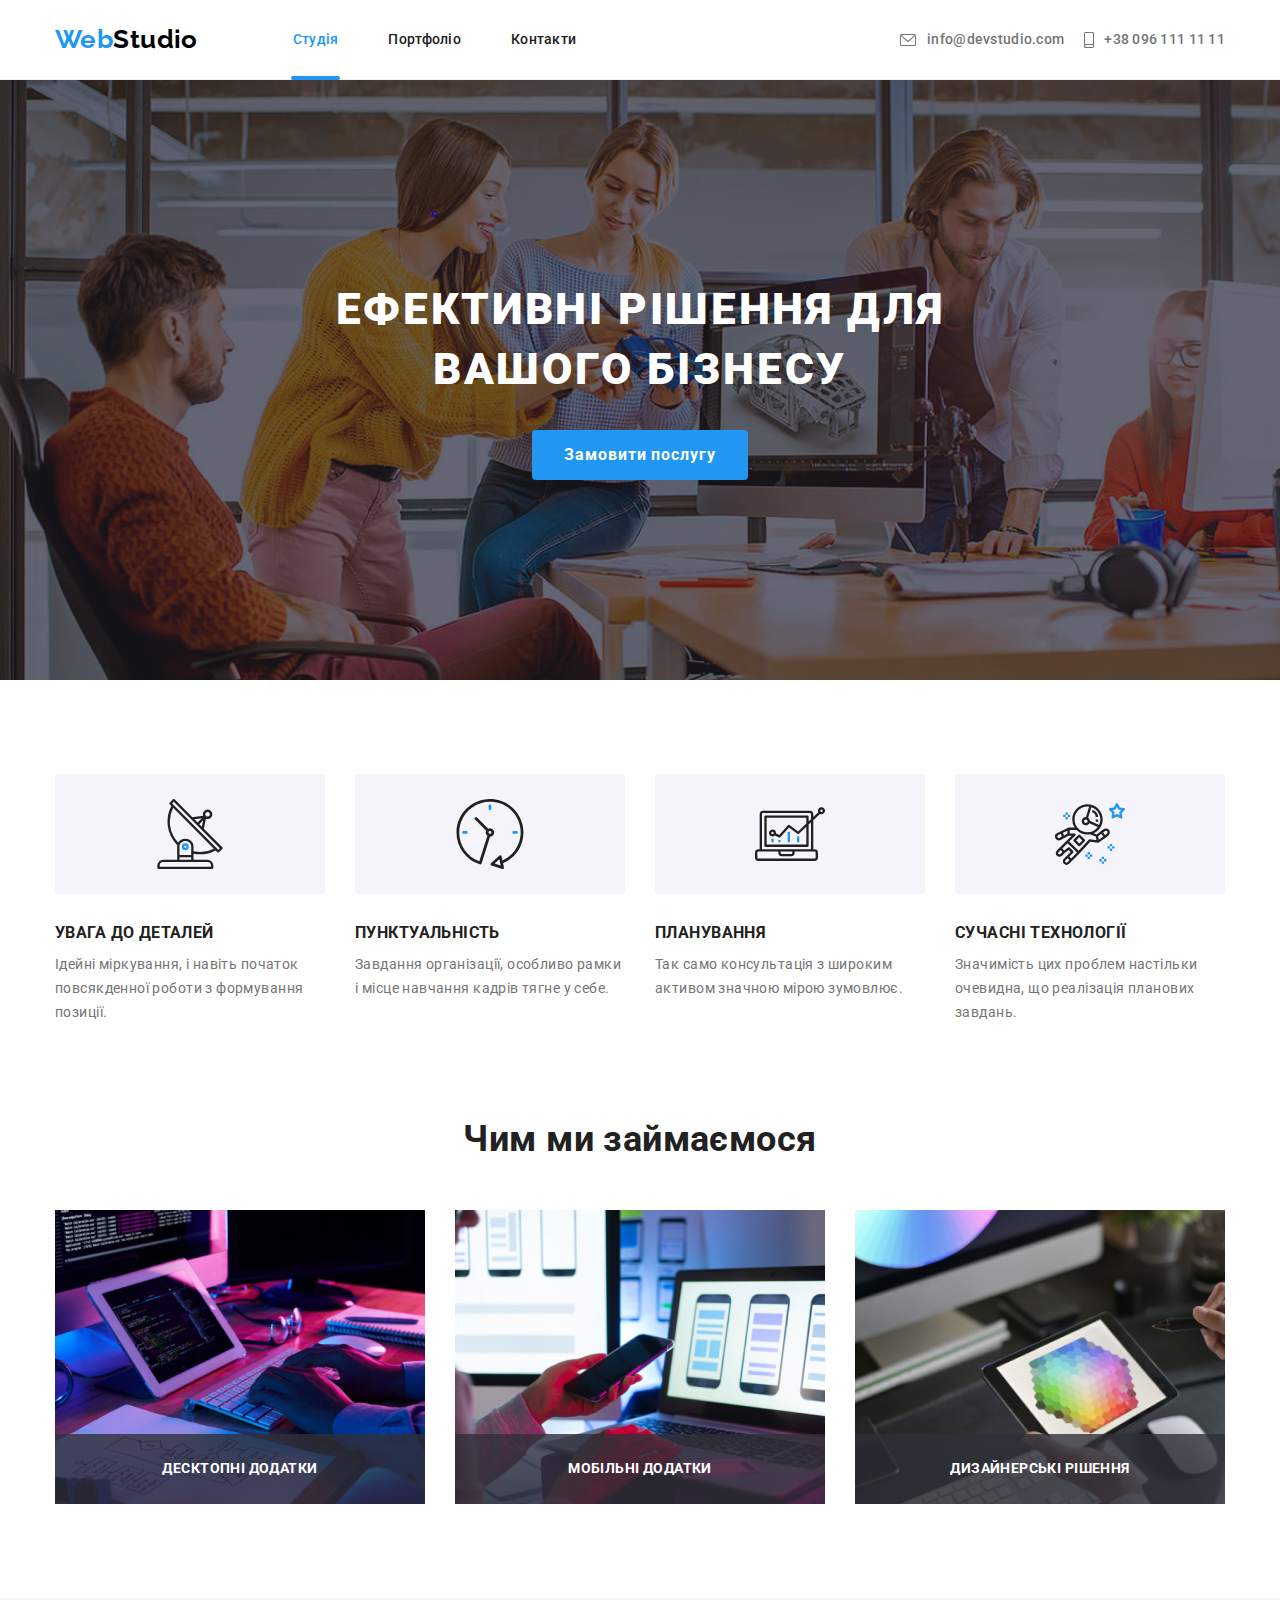
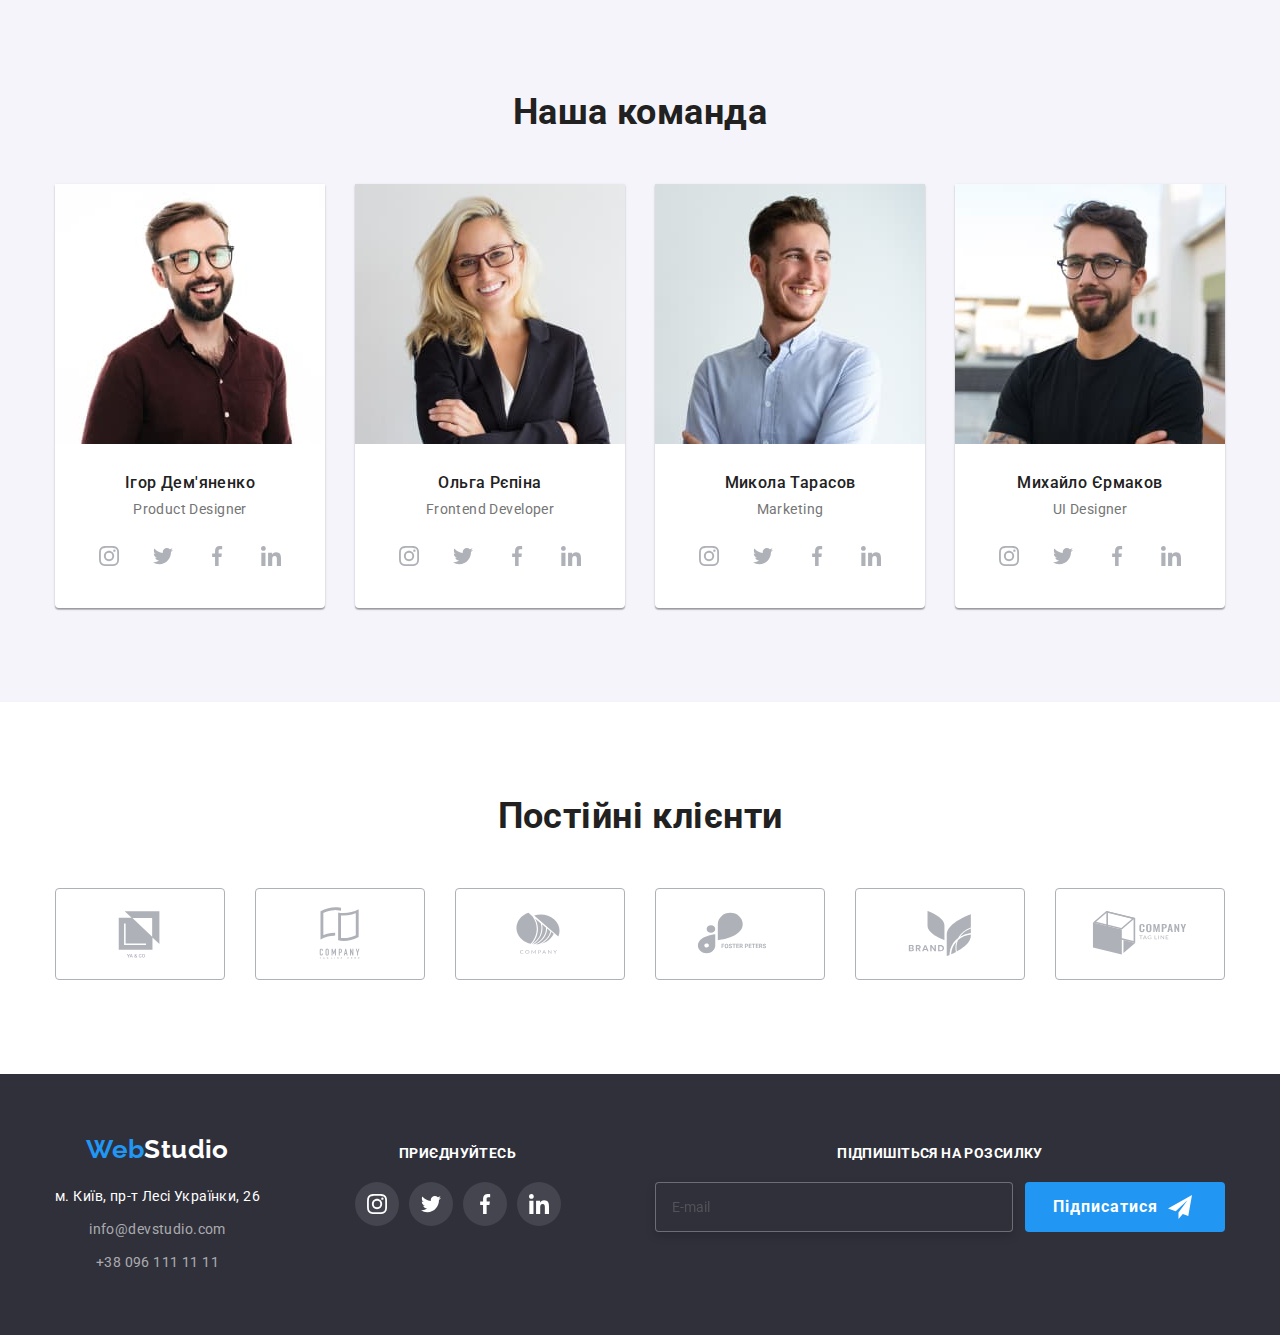
==== commit a6c2334d: "new" ====
--- a/index.html
+++ b/index.html
@@ -279,30 +279,30 @@
               <picture>
                 <source
                   srcset="
-                ./images/mob/studio/ihordemianenko-mob.jpg 1x
-                ./images/mob/studio/ihordemianenko-mob@2x.jpg 2x
-              "
-              media="(min-width:1200px)"
-                />
-                <source
-                srcset="
-              ./images/desktop/studio/ihordemianenko-mob.jpg
-              ./images/mob/studio/ihordemianenko-mob@2x.jpg
-              "
-              media="(min-width:768px)"
-                />
-                <source
-                srcset="
-              ./images/mob/studio/ihordemianenko-mob.jpg
-              ./images/mob/studio/ihordemianenko-mob@2x.jpg
-              "
-              media="(max-width:767px)"
-            />
-              <img
-              class="profile-card__img"
-              src="./images/mob/studio/ihordemianenko-mob.jpg"
-              alt="дізайнер продукта"
-            />
+                    ./images/desktop/studio/ihordemianenko-desktop.jpg 1x,
+                    ./images/desktop/studio/ihordemianenko-desktop@2x.jpg 2x
+                  "
+                  media="(min-width:1200px)"
+                />
+                <source
+                  srcset="
+                  ./images/tablet/studio/ihordemianenko-tablet.jpg 1x,
+                  ./images/tablet/studio/ihordemianenko-tablet@2x.jpg 2x
+                  "
+                  media="(min-width:768px)"
+                />
+                <source
+                  srcset="
+                  ./images/mob/studio/ihordemianenko-mob.jpg 1x,
+                  ./images/mob/studio/ihordemianenko-mob@2x.jpg 2x
+                  "
+                  media="(max-width:767px)"
+                />
+                <img
+                  class="profile-card__img"
+                  src="./images/img-i-dem.jpg"
+                  alt="дізайнер продукта"
+                />
               </picture>
 
               <div class="profile-card__description">
@@ -345,11 +345,34 @@
               </div>
             </li>
             <li class="profile-card__item">
-              <img
-                class="profile-card__img"
-                src="./images/img-o-rep.jpg"
-                alt="фронтент розробник"
-              />
+              <picture>
+                <source
+                  srcset="
+                    ./images/desktop/studio/olhariepina-desktop.jpg 1x,
+                    ./images/desktop/studio/olhariepina-desktop@2x.jpg 2x
+                  "
+                  media="(min-width:1200px)"
+                />
+                <source
+                  srcset="
+                  ./images/tablet/studio/olhariepina-tablet.jpg 1x,
+                  ./images/tablet/studio/olhariepina-tablet@2x.jpg 2x
+                  "
+                  media="(min-width:768px)"
+                />
+                <source
+                  srcset="
+                  ./images/mob/studio/olhariepina-mob.jpg 1x,
+                  ./images/mob/studio/olhariepina-mob@2x.jpg 2x
+                  "
+                  media="(max-width:767px)"
+                />
+                <img
+                  class="profile-card__img"
+                  src="./images/img-o-rep.jpg"
+                  alt="дізайнер продукта"
+                />
+              </picture>
               <div class="profile-card__description">
                 <h3 class="profile-card__title">Ольга Рєпіна</h3>
                 <p class="profile-card__text">Frontend Developer</p>
@@ -389,11 +412,34 @@
               </div>
             </li>
             <li class="profile-card__item">
-              <img
-                class="profile-card__img"
-                src="./images/img-m-tarasov.jpg"
-                alt="маркетолог"
-              />
+              <picture>
+                <source
+                  srcset="
+                    ./images/desktop/studio/mykolatarasov-desktop.jpg 1x,
+                    ./images/desktop/studio/mykolatarasov-desktop@2x.jpg 2x
+                  "
+                  media="(min-width:1200px)"
+                />
+                <source
+                  srcset="
+                  ./images/tablet/studio/mykolatarasov-tablet.jpg 1x,
+                  ./images/tablet/studio/mykolatarasov-tablet@2x.jpg 2x
+                  "
+                  media="(min-width:768px)"
+                />
+                <source
+                  srcset="
+                  ./images/mob/studio/mykolatarasov-mob.jpg 1x,
+                  ./images/mob/studio/mykolatarasov-mob@2x.jpg 2x
+                  "
+                  media="(max-width:767px)"
+                />
+                <img
+                  class="profile-card__img"
+                  src="./images/img-m-tarasov.jpg"
+                  alt="дізайнер продукта"
+                />
+              </picture>
               <div class="profile-card__description">
                 <h3 class="profile-card__title">Микола Тарасов</h3>
                 <p class="profile-card__text">Marketing</p>
@@ -433,11 +479,34 @@
               </div>
             </li>
             <li class="profile-card__item">
-              <img
-                class="profile-card__img"
-                src="./images/img-m-erm.jpg"
-                alt="юі дизайнер"
-              />
+              <picture>
+                <source
+                  srcset="
+                    ./images/desktop/studio/mykhailoyermakov-desktop.jpg 1x,
+                    ./images/desktop/studio/mykhailoyermakov-desktop@2x.jpg 2x
+                  "
+                  media="(min-width:1200px)"
+                />
+                <source
+                  srcset="
+                  ./images/tablet/studio/mykhailoyermakov-tablet.jpg 1x,
+                  ./images/tablet/studio/mykhailoyermakov-tablet@2x.jpg 2x
+                  "
+                  media="(min-width:768px)"
+                />
+                <source
+                  srcset="
+                  ./images/mob/studio/mykhailoyermakov-mob.jpg 1x,
+                  ./images/mob/studio/mykhailoyermakov-mob@2x.jpg 2x
+                  "
+                  media="(max-width:767px)"
+                />
+                <img
+                  class="profile-card__img"
+                  src="./images/img-m-erm.jpg"
+                  alt="дізайнер продукта"
+                />
+              </picture>
               <div class="profile-card__description">
                 <h3 class="profile-card__title">Михайло Єрмаков</h3>
                 <p class="profile-card__text">UI Designer</p>
--- a/css/main.min.css
+++ b/css/main.min.css
@@ -1 +1 @@
-h1,h2,h3,h4,p{margin-top:0;margin-bottom:0}ul,ol{margin-top:0;margin-bottom:0;padding-left:0}img{display:block}.title{margin-bottom:50px;font-weight:700;font-size:36px;line-height:1.16;text-align:center;color:var(--title-text-color)}a{color:currentColor}address{font-style:normal}.decoration{text-decoration:none}.list{list-style:none}html{box-sizing:border-box}*,*::before,*::after{box-sizing:inherit}body{background-color:var(--main-color);color:var(--primary-text-color);font-weight:400;font-style:normal;font-family:"Roboto",sans-serif;font-size:14px;line-height:1.14;letter-spacing:.03em}.visually-hidden{position:absolute;width:1px;height:1px;margin:-1px;border:0;padding:0;white-space:nowrap;-webkit-clip-path:inset(100%);clip-path:inset(100%);clip:rect(0 0 0 0);overflow:hidden}@media screen and (min-width: 768px){.title{margin-bottom:50px;font-weight:700;font-size:28px;line-height:1.18;text-align:center;color:var(--title-text-color)}}@media screen and (max-width: 767px){.title{font-size:28px;line-height:1.18}}@media screen and (min-width: 1200px){.title{font-size:36px;line-height:1.16}}.contacts__list{display:flex;flex-wrap:wrap;gap:10px;margin-left:auto;display:none}@media screen and (min-width: 768px){.contacts__list{flex-direction:column;display:flex}}@media screen and (min-width: 1200px){.contacts__list{flex-direction:row}}.contacts__link{font-weight:500;letter-spacing:.02em;color:var(--primary-text-color);margin-left:10px;display:flex;align-items:center;transition:color 250ms cubic-bezier(0.4, 0, 0.2, 1)}@media screen and (min-width: 768px){.contacts__link{font-size:12px;line-height:1.16}}@media screen and (min-width: 1200px){.contacts__link{font-size:14px;line-height:1.14}}.contacts__link .contacts__icon{margin-right:10px;transition:fill 250ms cubic-bezier(0.4, 0, 0.2, 1);fill:var(--primary-text-color)}.contacts__link:hover,.contacts__link:focus{color:var(--accent-color)}.contacts__link:hover .contacts__icon,.contacts__link:hover .contacts__icon,.contacts__link:focus .contacts__icon,.contacts__link:focus .contacts__icon{fill:var(--accent-color)}.container{max-width:100%;margin-left:auto;margin-right:auto;padding-left:15px;padding-right:15px}@media screen and (min-width: 480px){.container{width:480px}}@media screen and (min-width: 768px){.container{width:768px}}@media screen and (min-width: 1200px){.container{width:1200px}}.logo{font-weight:700;font-size:26px;line-height:1.2;font-family:"Raleway",sans-serif;display:inline-block}.logo__prefix-color{color:var(--accent-color)}.logo--dark{color:#000}@media screen and (min-width: 768px){.logo--dark{margin-right:88px}}@media screen and (min-width: 768px){.logo--dark{margin-right:93px}}.logo--light{color:var(--main-color);margin-bottom:20px}.backdrop{position:fixed;top:0;width:100%;height:100%;background-color:rgba(0,0,0,.2);transition:opacity 250ms cubic-bezier(0.4, 0, 0.2, 1),visibility 250ms cubic-bezier(0.4, 0, 0.2, 1)}.modal{width:450px;height:609px;top:0;background:#fff;box-shadow:0px 1px 3px rgba(0,0,0,.12),0px 1px 1px rgba(0,0,0,.14),0px 2px 1px rgba(0,0,0,.2);border-radius:4px;position:absolute;top:50%;left:50%;transform:translate(-50%, -50%);padding:40px 39px 40px 41px;transform:translate(-50%, -50%) scale(1) rotate(360deg);transition:transform 250ms cubic-bezier(0.4, 0, 0.2, 1)}@media screen and (min-width: 1200px){.modal{width:528px;min-height:581px}}.backdrop.is-hidden .modal{transform:translate(-50%, -50%) scale(0)}.modal .modal-close{display:flex;width:30px;height:30px;border-radius:50%;border:1px solid rgba(0,0,0,.1);background-color:var(--main-color);justify-content:center;align-items:center;position:absolute;right:8px;top:8px}.close-icone{width:18px;height:18px;transition:fill 250ms cubic-bezier(0.4, 0, 0.2, 1)}.close-icone:hover{fill:var(--accent-color)}.modal-title{font-weight:700;font-size:20px;line-height:1.15;text-align:center;color:var(--title-text-color)}.modal-form{margin-top:12px;display:flex;flex-wrap:wrap;gap:10px}.modal-field{width:100%;position:relative}.modal-field-check-box{text-align:center}.modal-lable{display:block;font-size:12px;letter-spacing:.01em;margin-bottom:4px}.input-wrap{position:relative}.modal-input{width:100%;height:40px;border:1px solid rgba(33,33,33,.2);border-radius:4px;padding-left:42px;font-size:16px;line-height:1.15;color:rgba(0,0,0,.1490196078);transition:border-color 250ms cubic-bezier(0.4, 0, 0.2, 1);outline:none}.modal-input:focus{border-color:var(--accent-color)}.modal-input:focus+.input-icon{fill:var(--accent-color)}.input-icon{width:18px;height:18px;position:absolute;left:12px;top:50%;transform:translateY(-50%);transition:fill 250ms cubic-bezier(0.4, 0, 0.2, 1)}.online-comment{width:100%;height:120px;resize:none;border:1px solid rgba(33,33,33,.2);border-radius:4px;padding:16px;outline:none;transition:border-color 250ms cubic-bezier(0.4, 0, 0.2, 1)}.online-comment:focus{border-color:var(--accent-color)}::-moz-placeholder{color:rgba(117,117,117,.5)}:-ms-input-placeholder{color:rgba(117,117,117,.5)}::placeholder{color:rgba(117,117,117,.5)}.check-text{padding-top:10px;font-weight:400;font-size:12px;line-height:1.16;color:var(--primary-text-color)}@media screen and (min-width: 1200px){.check-text{font-size:14px;line-height:1.71}}.icon-border{display:inline-flex;width:16px;height:15px;border:2px solid var(--title-text-color);border-radius:2px;margin-right:8px;justify-content:center;align-items:center;color:rgba(0,0,0,0);position:relative;bottom:-2px}.check-icon{fill:currentColor}.modal-check:checked+.check-text .icon-border{border-color:var(--accent-color);background-color:var(--accent-color);color:var(--main-color)}.button-box{width:100%;display:flex;justify-content:center;margin-top:20px}.button--modal-position{padding:10px 52px;border:0}.button--modal-position:hover{box-shadow:0px 4px 4px rgba(0,0,0,.15)}.privacy{color:var(--accent-color);position:relative}.privacy::after{content:"";height:.5px;width:100%;background-color:var(--accent-color);position:absolute;bottom:1px;left:0}.social{display:flex;gap:10px;justify-content:center}.social__link{display:flex;border-radius:50%;overflow:hidden;width:44px;height:44px;align-items:center;justify-content:center;transition:background-color 250ms cubic-bezier(0.4, 0, 0.2, 1)}.social__link:hover,.social__link:focus{background-color:var(--accent-color)}.social__link:hover .social__icone,.social__link:focus .social__icone{fill:var(--main-color)}.social__icone{width:20px;height:20px;fill:#afb1b8;transition:fill 250ms cubic-bezier(0.4, 0, 0.2, 1)}.social__link--dark-background{background-color:rgba(255,255,255,.1)}.social__icone--white-fill{fill:var(--main-color)}.address{display:flex;justify-content:center}.address__list{display:flex;flex-direction:column;gap:9px}.address__link-map{line-height:1.71;color:var(--main-color);font-style:normal}.address__link{line-height:1.71;color:rgba(255,255,255,.6);font-style:normal;transition:color 250ms cubic-bezier(0.4, 0, 0.2, 1)}.address__link:hover,.address__link:focus{color:var(--accent-color)}.form-footer{display:flex;flex-wrap:nowrap;gap:20px}.form-footer__input{width:100%;height:50px;border:1px solid rgba(255,255,255,.3);filter:drop-shadow(0px 4px 4px rgba(0, 0, 0, 0.15));border-radius:4px;background:#2f303a;padding:15px 16px;outline:none}.form-footer__input:focus{border-color:var(--accent-color)}@media screen and (min-width: 768px){.form-footer__input{width:450px}}@media screen and (min-width: 1200px){.form-footer__input{width:358px}}.form-footer--column{flex-direction:column}@media screen and (min-width: 1200px){.form-footer--column{flex-direction:row;gap:12px}}.button--footer-submit{padding:10px 28px;border:0;text-align:center;align-items:center;display:flex;align-items:center;gap:10px}.footer__button-wrapper{width:100%;display:flex;justify-content:center}.button--footer-submit{padding:10px 28px;border:0;text-align:center;align-items:center;display:flex;align-items:center;gap:10px;width:200px}.navigation{display:none}@media screen and (min-width: 768px){.navigation{display:contents}}.navigation__list{display:flex;flex-wrap:wrap}@media screen and (min-width: 768px){.navigation__list{gap:51px}}@media screen and (min-width: 1200px){.navigation__list{gap:46px}}.navigation__link{font-weight:500;letter-spacing:.02em;color:var(--title-text-color);padding:32px 2px;transition:color 250ms cubic-bezier(0.4, 0, 0.2, 1)}.navigation__link:hover,.navigation__link:focus{color:var(--accent-color)}.navigation__link--active{color:var(--accent-color);position:relative}.navigation__link--active::after{content:"";height:4px;width:100%;border-radius:2px;background-color:var(--accent-color);position:absolute;bottom:-1.5px;left:0}@media screen and (min-width: 768px){.navigation__link--active::after{bottom:-2.6px}}@media screen and (min-width: 1200px){.navigation__link--active::after{bottom:-1.5px}}button{cursor:pointer;border-radius:4px;display:inline-block;border:0;font-weight:700;font-size:16px;line-height:1.88;letter-spacing:.06em;color:var(--main-color);background-color:var(--accent-color);cursor:pointer;text-align:center;transition:box-shadow 250ms cubic-bezier(0.4, 0, 0.2, 1)}.button-icone{width:24px;height:24px;fill:var(--main-color)}.button--medium{padding:10px 32px}.filter{margin-bottom:40px}@media screen and (min-width: 768px){.filter{margin-bottom:30px}}@media screen and (min-width: 1200px){.filter{margin-bottom:50px}}.filter .button:hover,.filter .button:focus{color:var(--main-color);background-color:var(--accent-color);box-shadow:0px 3px 1px rgba(0,0,0,.1),0px 1px 2px rgba(0,0,0,.08),0px 2px 2px rgba(0,0,0,.12)}.filter__list{display:flex;flex-wrap:wrap;gap:15px 8px;padding-right:20px}@media screen and (min-width: 768px){.filter__list{justify-content:center}}@media screen and (min-width: 1200px){.filter__list{justify-content:center}}.filter li .filter__item--active{color:var(--main-color);background-color:var(--accent-color)}.filter__list .button--filter{font-family:Roboto,sans-serif;font-weight:500;font-size:16px;line-height:1.6;color:var(--title-text-color);cursor:pointer;padding:6px 22px;border-radius:4px;border:0;background-color:var(--team-block-color);transition:box-shadow 250ms cubic-bezier(0.4, 0, 0.2, 1),background-color 250ms cubic-bezier(0.4, 0, 0.2, 1)}.menu-open{margin-left:auto}@media screen and (min-width: 768px){.menu-open{display:none}}.menu-close{background-color:var(--main-color);position:absolute;right:25px;top:21px;justify-content:center;align-items:center}.menu-close-icone{width:19px;height:19px;transition:fill 250ms cubic-bezier(0.4, 0, 0.2, 1)}.menu-close-icone:hover{fill:var(--accent-color)}.mob-menu{display:block;position:absolute;top:0;left:0;background-color:#fff;width:100vw;height:100vh;padding:48px 40px;display:flex;flex-direction:column;justify-content:space-between}.mob-menu__list{display:flex;flex-direction:column;gap:32px}.mob-menu__link{font-weight:500;font-size:40px;line-height:1.2;letter-spacing:.02em;color:#212121}.mob-menu-bot{display:flex;flex-direction:column;gap:64px}.mob-menu-connect-list{display:flex;flex-direction:column;gap:32px}.mob-menu-connect-link{margin-top:auto;font-weight:500;font-size:34px;line-height:1.1764705882;letter-spacing:.02em;color:#2196f3}.mob-menu-connect-link-p{font-weight:500;font-size:24px;line-height:28px;letter-spacing:.02em;color:#757575}.mob-menu-social{display:flex;gap:10px}.mob-menu-social__link{font-weight:500;font-size:18px;line-height:1.2222222222;position:relative;letter-spacing:.02em;color:#2196f3}.mob-menu-social-span{display:flex;gap:10px}.mob-menu-social-span:after{content:"";display:block;width:1px;height:22px;background-color:var(--accent-color)}.menu-open__icon{display:flex;width:24px;height:16px;align-items:center;justify-content:center}.menu-open{background-color:rgba(0,0,0,0)}.about{display:flex;padding-top:94px;padding-bottom:47px;width:480px}@media screen and (min-width: 768px){.about{width:768px}}@media screen and (min-width: 1200px){.about{width:1200px}}.about__list{display:flex;flex-wrap:wrap;gap:30px}.about__item{width:100%}@media screen and (min-width: 768px){.about__item{width:354px}}@media screen and (min-width: 1200px){.about__item{width:270px}}.about__icon-box{background-color:var(--team-block-color);padding:25px 100px;border-radius:4px;margin-bottom:30px;display:flex;justify-content:center}.about__icon-item{width:70px;height:70px}.about__title{font-weight:700;text-transform:uppercase;color:var(--title-text-color);margin-bottom:10px;text-align:center;max-width:480px}@media screen and (min-width: 768px){.about__title{max-width:354px;text-align:start}}@media screen and (min-width: 1200px){.about__title{max-width:270px}}.about__description{font-size:14px;line-height:1.71;max-width:100%}@media screen and (min-width: 768px){.about__description{max-width:354px}}@media screen and (min-width: 1200px){.about__description{max-width:270px}}.footer{padding:60px 0;display:flex;align-items:baseline;justify-content:space-between;flex-wrap:wrap;justify-content:space-around}.footer__title{font-weight:700;font-size:14px;text-transform:uppercase;color:var(--main-color);margin-bottom:20px}.footer__box{display:flex;flex-direction:column}@media screen and (min-width: 768px){.footer__box--margin-top{margin-top:60px}}@media screen and (min-width: 1200px){.footer__box--margin-top{margin-top:0}}footer{background-color:var(--gray-block-color)}@media screen and (min-width: 768px){.footer{padding:60px 0;display:flex;align-items:baseline;flex-wrap:wrap;justify-content:space-around;text-align:center}}@media screen and (max-width: 767px){.footer{padding:60px 15px;flex-direction:column;align-items:center;gap:60px}.footer__title{font-weight:700;font-size:14px;text-transform:uppercase;color:var(--main-color);margin-bottom:20px}.footer__box{display:flex;flex-direction:column;text-align:center;width:100%}}@media screen and (min-width: 1200px){.footer{padding:60px 15px;justify-content:space-between}.footer__title{font-weight:700;font-size:14px;text-transform:uppercase;color:var(--main-color);margin-bottom:20px}}.header-positioner{display:flex;flex-wrap:wrap;align-items:center}.page-header{border-bottom:1px solid #ececec;padding:16px 0}@media screen and (min-width: 768px){.page-header{padding:21px 0}}@media screen and (min-width: 1200px){.page-header{padding:24px 0}}.hero{background-color:#c4c4c4;padding-top:94px;padding-bottom:94px;background-image:linear-gradient(rgba(47, 48, 58, 0.4), rgba(47, 48, 58, 0.4)),url(../images/hero-imag.jpg);background-size:cover}.hero__wrapper{min-height:412px;display:flex;flex-direction:column;align-items:center;justify-content:center}.hero__title{margin:0 auto 30px;max-width:360px;font-weight:900;font-size:26px;line-height:1.62;text-align:center;letter-spacing:.06em;text-transform:uppercase;color:var(--main-color)}@media screen and (min-width: 1200px){.hero__title{font-size:44px;line-height:1.36;max-width:700px}}.pictures{padding-top:47px;padding-bottom:94px;display:none}@media screen and (min-width: 1200px){.pictures{display:contents}}.pictures__list{display:flex;flex-wrap:wrap;gap:30px}.pictures__wrap{position:relative}.pictures__text{font-weight:700;font-size:14px;line-height:1.14;text-align:center;text-transform:uppercase;color:#fff;position:absolute;bottom:0;left:0;background-color:rgba(47,48,58,.8);width:100%;padding:27px 0}.profile-card{background-color:var(--team-block-color);padding:60px 0}@media screen and (min-width: 1200px){.profile-card{padding:94px 0}}.profile-card__list{display:flex;flex-wrap:wrap;gap:30px}.profile-card__item{border-radius:0 0 4px 4px;background-color:var(--main-color);box-shadow:0 1px 3px var(--shadow-1),0 1px 1px var(--shadow-2),0 2px 1px var(--shadow-3)}.profile-card__description{padding-top:30px;padding-bottom:24px;text-align:center;padding-left:10px;padding-right:10px}@media screen and (min-width: 1200px){.profile-card__description{padding-bottom:30px}}.profile-card__title{margin-bottom:10px;font-weight:500;font-size:16px;color:var(--title-text-color)}.profile-card__text{margin-bottom:16px}.profile-card__img{width:450px;height:460px}@media screen and (min-width: 768px){.profile-card__img{width:354px;height:374px}}@media screen and (min-width: 1200px){.profile-card__img{width:270px;height:260px}}.vector-card{padding-top:60px;padding-bottom:60px}@media screen and (min-width: 1200px){.vector-card{padding:94px 0}}.vector-card__title{font-weight:700;font-size:36px;line-height:1.16;text-align:center;color:var(--title-text-color);margin-bottom:30px}@media screen and (min-width: 1200px){.vector-card__title{margin-bottom:50px}}.vector-card__list{display:flex;flex-wrap:wrap;gap:30px;justify-content:center}.vector-card__link{display:flex;overflow:hidden;width:210px;height:92px;border:1px solid #afb1b8;border-radius:4px;align-items:center;justify-content:center;transition:border 250ms cubic-bezier(0.4, 0, 0.2, 1)}@media screen and (min-width: 1200px){.vector-card__link{width:170px;height:92px}}.vector-card__link:hover,.vector-card__link:focus{border:1px solid var(--accent-color)}.vector-card__link:hover .vector-card__icon,.vector-card__link:hover .vector-card__icon,.vector-card__link:focus .vector-card__icon,.vector-card__link:focus .vector-card__icon{fill:var(--accent-color)}.vector-card__icon{fill:#afb1b8;width:106px;height:60px;transition:fill 250ms cubic-bezier(0.4, 0, 0.2, 1)}.gallary{padding:60px 0}@media screen and (min-width: 1200px){.gallary{padding:94px 0}}.gallary__list{display:flex;flex-wrap:wrap;gap:30px}.gallary__item{transition:box-shadow 250ms cubic-bezier(0.4, 0, 0.2, 1)}.gallary__item:hover .gallary__top-text{transform:translateY(0)}.gallary__item:hover,.gallary__item:focus{box-shadow:0px 1px 1px rgba(0,0,0,.12),0px 4px 4px rgba(0,0,0,.06),1px 4px 6px rgba(0,0,0,.16)}.gallary__top-wrap{position:relative;overflow:hidden}.gallary__top-text{position:absolute;top:0;left:0;font-size:18px;line-height:1.6;color:var(--main-color);background-color:rgba(33,150,243,.9);padding:77px 24px;height:100%;transform:translateY(100%);transition:transform 250ms cubic-bezier(0.4, 0, 0.2, 1)}@media screen and (min-width: 768px){.gallary__top-text{padding:49px 24px}}@media screen and (min-width: 1200px){.gallary__top-text{padding:63px 24px}}.gallary__img{display:block;background-color:#fff;width:450px;height:294px}@media screen and (min-width: 768px){.gallary__img{width:354px;height:294px}}@media screen and (min-width: 1200px){.gallary__img{width:370px;height:294px}}.gallary__box{padding-top:20px;padding-left:24px;padding-right:24px;padding-bottom:20px;border-bottom:1px solid #eee;border-left:1px solid #eee;border-right:1px solid #eee}@media screen and (min-width: 768px){.gallary__box{padding-left:24px;padding-right:12px}}@media screen and (min-width: 1200px){.gallary__box{padding-left:24px;padding-right:24px}}.gallary__title{font-weight:700;font-size:18px;line-height:2;letter-spacing:.06em;color:var(--title-text-color);margin-bottom:4px}:root{--primary-text-color: #757575;--title-text-color: #212121;--accent-color: #2196f3;--main-color: #ffffff;--gray-block-color: #2f303a;--team-block-color: #f5f4fa;--transperent-white: rgba(255, 255, 255, 0.6);--shadow-1: rgba(0, 0, 0, 0.12);--shadow-2: rgba(0, 0, 0, 0.14);--shadow-3: rgba(0, 0, 0, 0.2)}.is-hidden{opacity:0;visibility:hidden;pointer-events:none}/*# sourceMappingURL=main.min.css.map */+h1,h2,h3,h4,p{margin-top:0;margin-bottom:0}ul,ol{margin-top:0;margin-bottom:0;padding-left:0}img{display:block}.title{margin-bottom:50px;font-weight:700;font-size:36px;line-height:1.16;text-align:center;color:var(--title-text-color)}a{color:currentColor}address{font-style:normal}.decoration{text-decoration:none}.list{list-style:none}html{box-sizing:border-box}*,*::before,*::after{box-sizing:inherit}body{background-color:var(--main-color);color:var(--primary-text-color);font-weight:400;font-style:normal;font-family:"Roboto",sans-serif;font-size:14px;line-height:1.14;letter-spacing:.03em}.visually-hidden{position:absolute;width:1px;height:1px;margin:-1px;border:0;padding:0;white-space:nowrap;-webkit-clip-path:inset(100%);clip-path:inset(100%);clip:rect(0 0 0 0);overflow:hidden}@media screen and (min-width: 768px){.title{margin-bottom:50px;font-weight:700;font-size:28px;line-height:1.18;text-align:center;color:var(--title-text-color)}}@media screen and (max-width: 767px){.title{font-size:28px;line-height:1.18}}@media screen and (min-width: 1200px){.title{font-size:36px;line-height:1.16}}.contacts__list{display:flex;flex-wrap:wrap;gap:10px;margin-left:auto;display:none}@media screen and (min-width: 768px){.contacts__list{flex-direction:column;display:flex}}@media screen and (min-width: 1200px){.contacts__list{flex-direction:row}}.contacts__link{font-weight:500;letter-spacing:.02em;color:var(--primary-text-color);margin-left:10px;display:flex;align-items:center;transition:color 250ms cubic-bezier(0.4, 0, 0.2, 1)}@media screen and (min-width: 768px){.contacts__link{font-size:12px;line-height:1.16}}@media screen and (min-width: 1200px){.contacts__link{font-size:14px;line-height:1.14}}.contacts__link .contacts__icon{margin-right:10px;transition:fill 250ms cubic-bezier(0.4, 0, 0.2, 1);fill:var(--primary-text-color)}.contacts__link:hover,.contacts__link:focus{color:var(--accent-color)}.contacts__link:hover .contacts__icon,.contacts__link:hover .contacts__icon,.contacts__link:focus .contacts__icon,.contacts__link:focus .contacts__icon{fill:var(--accent-color)}.container{max-width:100%;margin-left:auto;margin-right:auto;padding-left:15px;padding-right:15px}@media screen and (min-width: 480px){.container{width:480px}}@media screen and (min-width: 768px){.container{width:768px}}@media screen and (min-width: 1200px){.container{width:1200px}}.logo{font-weight:700;font-size:26px;line-height:1.2;font-family:"Raleway",sans-serif;display:inline-block}.logo__prefix-color{color:var(--accent-color)}.logo--dark{color:#000}@media screen and (min-width: 768px){.logo--dark{margin-right:88px}}@media screen and (min-width: 768px){.logo--dark{margin-right:93px}}.logo--light{color:var(--main-color);margin-bottom:20px}.backdrop{position:fixed;top:0;width:100%;height:100%;background-color:rgba(0,0,0,.2);transition:opacity 250ms cubic-bezier(0.4, 0, 0.2, 1),visibility 250ms cubic-bezier(0.4, 0, 0.2, 1)}.modal{width:450px;height:609px;top:0;background:#fff;box-shadow:0px 1px 3px rgba(0,0,0,.12),0px 1px 1px rgba(0,0,0,.14),0px 2px 1px rgba(0,0,0,.2);border-radius:4px;position:absolute;top:50%;left:50%;transform:translate(-50%, -50%);padding:40px 39px 40px 41px;transform:translate(-50%, -50%) scale(1) rotate(360deg);transition:transform 250ms cubic-bezier(0.4, 0, 0.2, 1)}@media screen and (min-width: 1200px){.modal{width:528px;min-height:581px}}.backdrop.is-hidden .modal{transform:translate(-50%, -50%) scale(0)}.modal .modal-close{display:flex;width:30px;height:30px;border-radius:50%;border:1px solid rgba(0,0,0,.1);background-color:var(--main-color);justify-content:center;align-items:center;position:absolute;right:8px;top:8px}.close-icone{width:18px;height:18px;transition:fill 250ms cubic-bezier(0.4, 0, 0.2, 1)}.close-icone:hover{fill:var(--accent-color)}.modal-title{font-weight:700;font-size:20px;line-height:1.15;text-align:center;color:var(--title-text-color)}.modal-form{margin-top:12px;display:flex;flex-wrap:wrap;gap:10px}.modal-field{width:100%;position:relative}.modal-field-check-box{text-align:center}.modal-lable{display:block;font-size:12px;letter-spacing:.01em;margin-bottom:4px}.input-wrap{position:relative}.modal-input{width:100%;height:40px;border:1px solid rgba(33,33,33,.2);border-radius:4px;padding-left:42px;font-size:16px;line-height:1.15;color:rgba(0,0,0,.1490196078);transition:border-color 250ms cubic-bezier(0.4, 0, 0.2, 1);outline:none}.modal-input:focus{border-color:var(--accent-color)}.modal-input:focus+.input-icon{fill:var(--accent-color)}.input-icon{width:18px;height:18px;position:absolute;left:12px;top:50%;transform:translateY(-50%);transition:fill 250ms cubic-bezier(0.4, 0, 0.2, 1)}.online-comment{width:100%;height:120px;resize:none;border:1px solid rgba(33,33,33,.2);border-radius:4px;padding:16px;outline:none;transition:border-color 250ms cubic-bezier(0.4, 0, 0.2, 1)}.online-comment:focus{border-color:var(--accent-color)}::-moz-placeholder{color:rgba(117,117,117,.5)}:-ms-input-placeholder{color:rgba(117,117,117,.5)}::placeholder{color:rgba(117,117,117,.5)}.check-text{padding-top:10px;font-weight:400;font-size:12px;line-height:1.16;color:var(--primary-text-color)}@media screen and (min-width: 1200px){.check-text{font-size:14px;line-height:1.71}}.icon-border{display:inline-flex;width:16px;height:15px;border:2px solid var(--title-text-color);border-radius:2px;margin-right:8px;justify-content:center;align-items:center;color:rgba(0,0,0,0);position:relative;bottom:-2px}.check-icon{fill:currentColor}.modal-check:checked+.check-text .icon-border{border-color:var(--accent-color);background-color:var(--accent-color);color:var(--main-color)}.button-box{width:100%;display:flex;justify-content:center;margin-top:20px}.button--modal-position{padding:10px 52px;border:0}.button--modal-position:hover{box-shadow:0px 4px 4px rgba(0,0,0,.15)}.privacy{color:var(--accent-color);position:relative}.privacy::after{content:"";height:.5px;width:100%;background-color:var(--accent-color);position:absolute;bottom:1px;left:0}.social{display:flex;gap:10px;justify-content:center}.social__link{display:flex;border-radius:50%;overflow:hidden;width:44px;height:44px;align-items:center;justify-content:center;transition:background-color 250ms cubic-bezier(0.4, 0, 0.2, 1)}.social__link:hover,.social__link:focus{background-color:var(--accent-color)}.social__link:hover .social__icone,.social__link:focus .social__icone{fill:var(--main-color)}.social__icone{width:20px;height:20px;fill:#afb1b8;transition:fill 250ms cubic-bezier(0.4, 0, 0.2, 1)}.social__link--dark-background{background-color:rgba(255,255,255,.1)}.social__icone--white-fill{fill:var(--main-color)}.address{display:flex;justify-content:center}.address__list{display:flex;flex-direction:column;gap:9px}.address__link-map{line-height:1.71;color:var(--main-color);font-style:normal}.address__link{line-height:1.71;color:rgba(255,255,255,.6);font-style:normal;transition:color 250ms cubic-bezier(0.4, 0, 0.2, 1)}.address__link:hover,.address__link:focus{color:var(--accent-color)}.form-footer{display:flex;flex-wrap:nowrap;gap:20px}.form-footer__input{width:100%;height:50px;border:1px solid rgba(255,255,255,.3);filter:drop-shadow(0px 4px 4px rgba(0, 0, 0, 0.15));border-radius:4px;background:#2f303a;padding:15px 16px;outline:none}.form-footer__input:focus{border-color:var(--accent-color)}@media screen and (min-width: 768px){.form-footer__input{width:450px}}@media screen and (min-width: 1200px){.form-footer__input{width:358px}}.form-footer--column{flex-direction:column}@media screen and (min-width: 1200px){.form-footer--column{flex-direction:row;gap:12px}}.button--footer-submit{padding:10px 28px;border:0;text-align:center;align-items:center;display:flex;align-items:center;gap:10px}.footer__button-wrapper{width:100%;display:flex;justify-content:center}.button--footer-submit{padding:10px 28px;border:0;text-align:center;align-items:center;display:flex;align-items:center;gap:10px;width:200px}.navigation{display:none}@media screen and (min-width: 768px){.navigation{display:contents}}.navigation__list{display:flex;flex-wrap:wrap}@media screen and (min-width: 768px){.navigation__list{gap:51px}}@media screen and (min-width: 1200px){.navigation__list{gap:46px}}.navigation__link{font-weight:500;letter-spacing:.02em;color:var(--title-text-color);padding:32px 2px;transition:color 250ms cubic-bezier(0.4, 0, 0.2, 1)}.navigation__link:hover,.navigation__link:focus{color:var(--accent-color)}.navigation__link--active{color:var(--accent-color);position:relative}.navigation__link--active::after{content:"";height:4px;width:100%;border-radius:2px;background-color:var(--accent-color);position:absolute;bottom:-1.5px;left:0}@media screen and (min-width: 768px){.navigation__link--active::after{bottom:-2.6px}}@media screen and (min-width: 1200px){.navigation__link--active::after{bottom:-1.5px}}button{cursor:pointer;border-radius:4px;display:inline-block;border:0;font-weight:700;font-size:16px;line-height:1.88;letter-spacing:.06em;color:var(--main-color);background-color:var(--accent-color);cursor:pointer;text-align:center;transition:box-shadow 250ms cubic-bezier(0.4, 0, 0.2, 1)}.button-icone{width:24px;height:24px;fill:var(--main-color)}.button--medium{padding:10px 32px}.filter{margin-bottom:40px}@media screen and (min-width: 768px){.filter{margin-bottom:30px}}@media screen and (min-width: 1200px){.filter{margin-bottom:50px}}.filter .button:hover,.filter .button:focus{color:var(--main-color);background-color:var(--accent-color);box-shadow:0px 3px 1px rgba(0,0,0,.1),0px 1px 2px rgba(0,0,0,.08),0px 2px 2px rgba(0,0,0,.12)}.filter__list{display:flex;flex-wrap:wrap;gap:15px 8px;padding-right:20px}@media screen and (min-width: 768px){.filter__list{justify-content:center}}@media screen and (min-width: 1200px){.filter__list{justify-content:center}}.filter li .filter__item--active{color:var(--main-color);background-color:var(--accent-color)}.filter__list .button--filter{font-family:Roboto,sans-serif;font-weight:500;font-size:16px;line-height:1.6;color:var(--title-text-color);cursor:pointer;padding:6px 22px;border-radius:4px;border:0;background-color:var(--team-block-color);transition:box-shadow 250ms cubic-bezier(0.4, 0, 0.2, 1),background-color 250ms cubic-bezier(0.4, 0, 0.2, 1)}.menu-open{margin-left:auto}@media screen and (min-width: 768px){.menu-open{display:none}}.menu-close{background-color:var(--main-color);position:absolute;right:25px;top:21px;justify-content:center;align-items:center}.menu-close-icone{width:19px;height:19px;transition:fill 250ms cubic-bezier(0.4, 0, 0.2, 1)}.menu-close-icone:hover{fill:var(--accent-color)}.mob-menu{display:block;position:absolute;top:0;left:0;background-color:#fff;width:100vw;height:100vh;padding:48px 40px;display:flex;flex-direction:column;justify-content:space-between}.mob-menu__list{display:flex;flex-direction:column;gap:32px}.mob-menu__link{font-weight:500;font-size:40px;line-height:1.2;letter-spacing:.02em;color:#212121}.mob-menu-bot{display:flex;flex-direction:column;gap:64px}.mob-menu-connect-list{display:flex;flex-direction:column;gap:32px}.mob-menu-connect-link{margin-top:auto;font-weight:500;font-size:34px;line-height:1.1764705882;letter-spacing:.02em;color:#2196f3}.mob-menu-connect-link-p{font-weight:500;font-size:24px;line-height:28px;letter-spacing:.02em;color:#757575}.mob-menu-social{display:flex;gap:10px}.mob-menu-social__link{font-weight:500;font-size:18px;line-height:1.2222222222;position:relative;letter-spacing:.02em;color:#2196f3}.mob-menu-social-span{display:flex;gap:10px}.mob-menu-social-span:after{content:"";display:block;width:1px;height:22px;background-color:var(--accent-color)}.menu-open__icon{display:flex;width:24px;height:16px;align-items:center;justify-content:center}.menu-open{background-color:rgba(0,0,0,0)}.about{display:flex;padding-top:60px;padding-bottom:60px;width:480px}@media screen and (min-width: 768px){.about{width:768px}}@media screen and (min-width: 1200px){.about{width:1200px;padding-top:94px;padding-bottom:47px}}.about__list{display:flex;flex-wrap:wrap;gap:30px}.about__item{width:100%}@media screen and (min-width: 768px){.about__item{width:354px}}@media screen and (min-width: 1200px){.about__item{width:270px}}.about__icon-box{background-color:var(--team-block-color);padding:25px 100px;border-radius:4px;margin-bottom:30px;display:flex;justify-content:center}.about__icon-item{width:70px;height:70px}.about__title{font-weight:700;text-transform:uppercase;color:var(--title-text-color);margin-bottom:10px;text-align:center;max-width:480px}@media screen and (min-width: 768px){.about__title{max-width:354px;text-align:start}}@media screen and (min-width: 1200px){.about__title{max-width:270px}}.about__description{font-size:14px;line-height:1.71;max-width:100%}@media screen and (min-width: 768px){.about__description{max-width:354px}}@media screen and (min-width: 1200px){.about__description{max-width:270px}}.footer{padding:60px 0;display:flex;align-items:baseline;justify-content:space-between;flex-wrap:wrap;justify-content:space-around}.footer__title{font-weight:700;font-size:14px;text-transform:uppercase;color:var(--main-color);margin-bottom:20px}.footer__box{display:flex;flex-direction:column}@media screen and (min-width: 768px){.footer__box--margin-top{margin-top:60px}}@media screen and (min-width: 1200px){.footer__box--margin-top{margin-top:0}}footer{background-color:var(--gray-block-color)}@media screen and (min-width: 768px){.footer{padding:60px 0;display:flex;align-items:baseline;flex-wrap:wrap;justify-content:space-around;text-align:center}}@media screen and (max-width: 767px){.footer{padding:60px 15px;flex-direction:column;align-items:center;gap:60px}.footer__title{font-weight:700;font-size:14px;text-transform:uppercase;color:var(--main-color);margin-bottom:20px}.footer__box{display:flex;flex-direction:column;text-align:center;width:100%}}@media screen and (min-width: 1200px){.footer{padding:60px 15px;justify-content:space-between}.footer__title{font-weight:700;font-size:14px;text-transform:uppercase;color:var(--main-color);margin-bottom:20px}}.header-positioner{display:flex;flex-wrap:wrap;align-items:center}.page-header{border-bottom:1px solid #ececec;padding:16px 0}@media screen and (min-width: 768px){.page-header{padding:21px 0}}@media screen and (min-width: 1200px){.page-header{padding:24px 0}}.hero{background-color:#c4c4c4;padding-top:53px;padding-bottom:53px;background-image:linear-gradient(rgba(47, 48, 58, 0.4), rgba(47, 48, 58, 0.4)),url(../images/hero-imag.jpg);background-size:cover}@media screen and (min-width: 1200px){.hero{padding-top:94px;padding-bottom:94px}}.hero__wrapper{min-height:412px;display:flex;flex-direction:column;align-items:center;justify-content:center}.hero__title{margin:0 auto 30px;max-width:360px;font-weight:900;font-size:26px;line-height:1.62;text-align:center;letter-spacing:.06em;text-transform:uppercase;color:var(--main-color)}@media screen and (min-width: 1200px){.hero__title{font-size:44px;line-height:1.36;max-width:700px}}.pictures{padding-top:47px;padding-bottom:94px;display:none}@media screen and (min-width: 1200px){.pictures{display:flex}}.pictures__list{display:flex;flex-wrap:wrap;gap:30px}.pictures__wrap{position:relative}.pictures__text{font-weight:700;font-size:14px;line-height:1.14;text-align:center;text-transform:uppercase;color:#fff;position:absolute;bottom:0;left:0;background-color:rgba(47,48,58,.8);width:100%;padding:27px 0}.profile-card{background-color:var(--team-block-color);padding:60px 0}@media screen and (min-width: 1200px){.profile-card{padding:94px 0}}.profile-card__list{display:flex;flex-wrap:wrap;gap:30px}.profile-card__item{border-radius:0 0 4px 4px;background-color:var(--main-color);box-shadow:0 1px 3px var(--shadow-1),0 1px 1px var(--shadow-2),0 2px 1px var(--shadow-3)}.profile-card__description{padding-top:30px;padding-bottom:24px;text-align:center;padding-left:10px;padding-right:10px}@media screen and (min-width: 1200px){.profile-card__description{padding-bottom:30px}}.profile-card__title{margin-bottom:10px;font-weight:500;font-size:16px;color:var(--title-text-color)}.profile-card__text{margin-bottom:16px}.profile-card__img{width:450px;height:460px}@media screen and (min-width: 768px){.profile-card__img{width:354px;height:374px}}@media screen and (min-width: 1200px){.profile-card__img{width:270px;height:260px}}.vector-card{padding-top:60px;padding-bottom:60px}@media screen and (min-width: 1200px){.vector-card{padding:94px 0}}.vector-card__title{font-weight:700;font-size:36px;line-height:1.16;text-align:center;color:var(--title-text-color);margin-bottom:30px}@media screen and (min-width: 1200px){.vector-card__title{margin-bottom:50px}}.vector-card__list{display:flex;flex-wrap:wrap;gap:30px;justify-content:center}.vector-card__link{display:flex;overflow:hidden;width:210px;height:92px;border:1px solid #afb1b8;border-radius:4px;align-items:center;justify-content:center;transition:border 250ms cubic-bezier(0.4, 0, 0.2, 1)}@media screen and (min-width: 1200px){.vector-card__link{width:170px;height:92px}}.vector-card__link:hover,.vector-card__link:focus{border:1px solid var(--accent-color)}.vector-card__link:hover .vector-card__icon,.vector-card__link:hover .vector-card__icon,.vector-card__link:focus .vector-card__icon,.vector-card__link:focus .vector-card__icon{fill:var(--accent-color)}.vector-card__icon{fill:#afb1b8;width:106px;height:60px;transition:fill 250ms cubic-bezier(0.4, 0, 0.2, 1)}.gallary{padding:60px 0}@media screen and (min-width: 1200px){.gallary{padding:94px 0}}.gallary__list{display:flex;flex-wrap:wrap;gap:30px}.gallary__item{transition:box-shadow 250ms cubic-bezier(0.4, 0, 0.2, 1)}.gallary__item:hover .gallary__top-text{transform:translateY(0)}.gallary__item:hover,.gallary__item:focus{box-shadow:0px 1px 1px rgba(0,0,0,.12),0px 4px 4px rgba(0,0,0,.06),1px 4px 6px rgba(0,0,0,.16)}.gallary__top-wrap{position:relative;overflow:hidden}.gallary__top-text{position:absolute;top:0;left:0;font-size:18px;line-height:1.6;color:var(--main-color);background-color:rgba(33,150,243,.9);padding:77px 24px;height:100%;transform:translateY(100%);transition:transform 250ms cubic-bezier(0.4, 0, 0.2, 1)}@media screen and (min-width: 768px){.gallary__top-text{padding:49px 24px}}@media screen and (min-width: 1200px){.gallary__top-text{padding:63px 24px}}.gallary__img{display:block;background-color:#fff;width:450px;height:294px}@media screen and (min-width: 768px){.gallary__img{width:354px;height:294px}}@media screen and (min-width: 1200px){.gallary__img{width:370px;height:294px}}.gallary__box{padding-top:20px;padding-left:24px;padding-right:24px;padding-bottom:20px;border-bottom:1px solid #eee;border-left:1px solid #eee;border-right:1px solid #eee}@media screen and (min-width: 768px){.gallary__box{padding-left:24px;padding-right:12px}}@media screen and (min-width: 1200px){.gallary__box{padding-left:24px;padding-right:24px}}.gallary__title{font-weight:700;font-size:18px;line-height:2;letter-spacing:.06em;color:var(--title-text-color);margin-bottom:4px}:root{--primary-text-color: #757575;--title-text-color: #212121;--accent-color: #2196f3;--main-color: #ffffff;--gray-block-color: #2f303a;--team-block-color: #f5f4fa;--transperent-white: rgba(255, 255, 255, 0.6);--shadow-1: rgba(0, 0, 0, 0.12);--shadow-2: rgba(0, 0, 0, 0.14);--shadow-3: rgba(0, 0, 0, 0.2)}.is-hidden{opacity:0;visibility:hidden;pointer-events:none}/*# sourceMappingURL=main.min.css.map */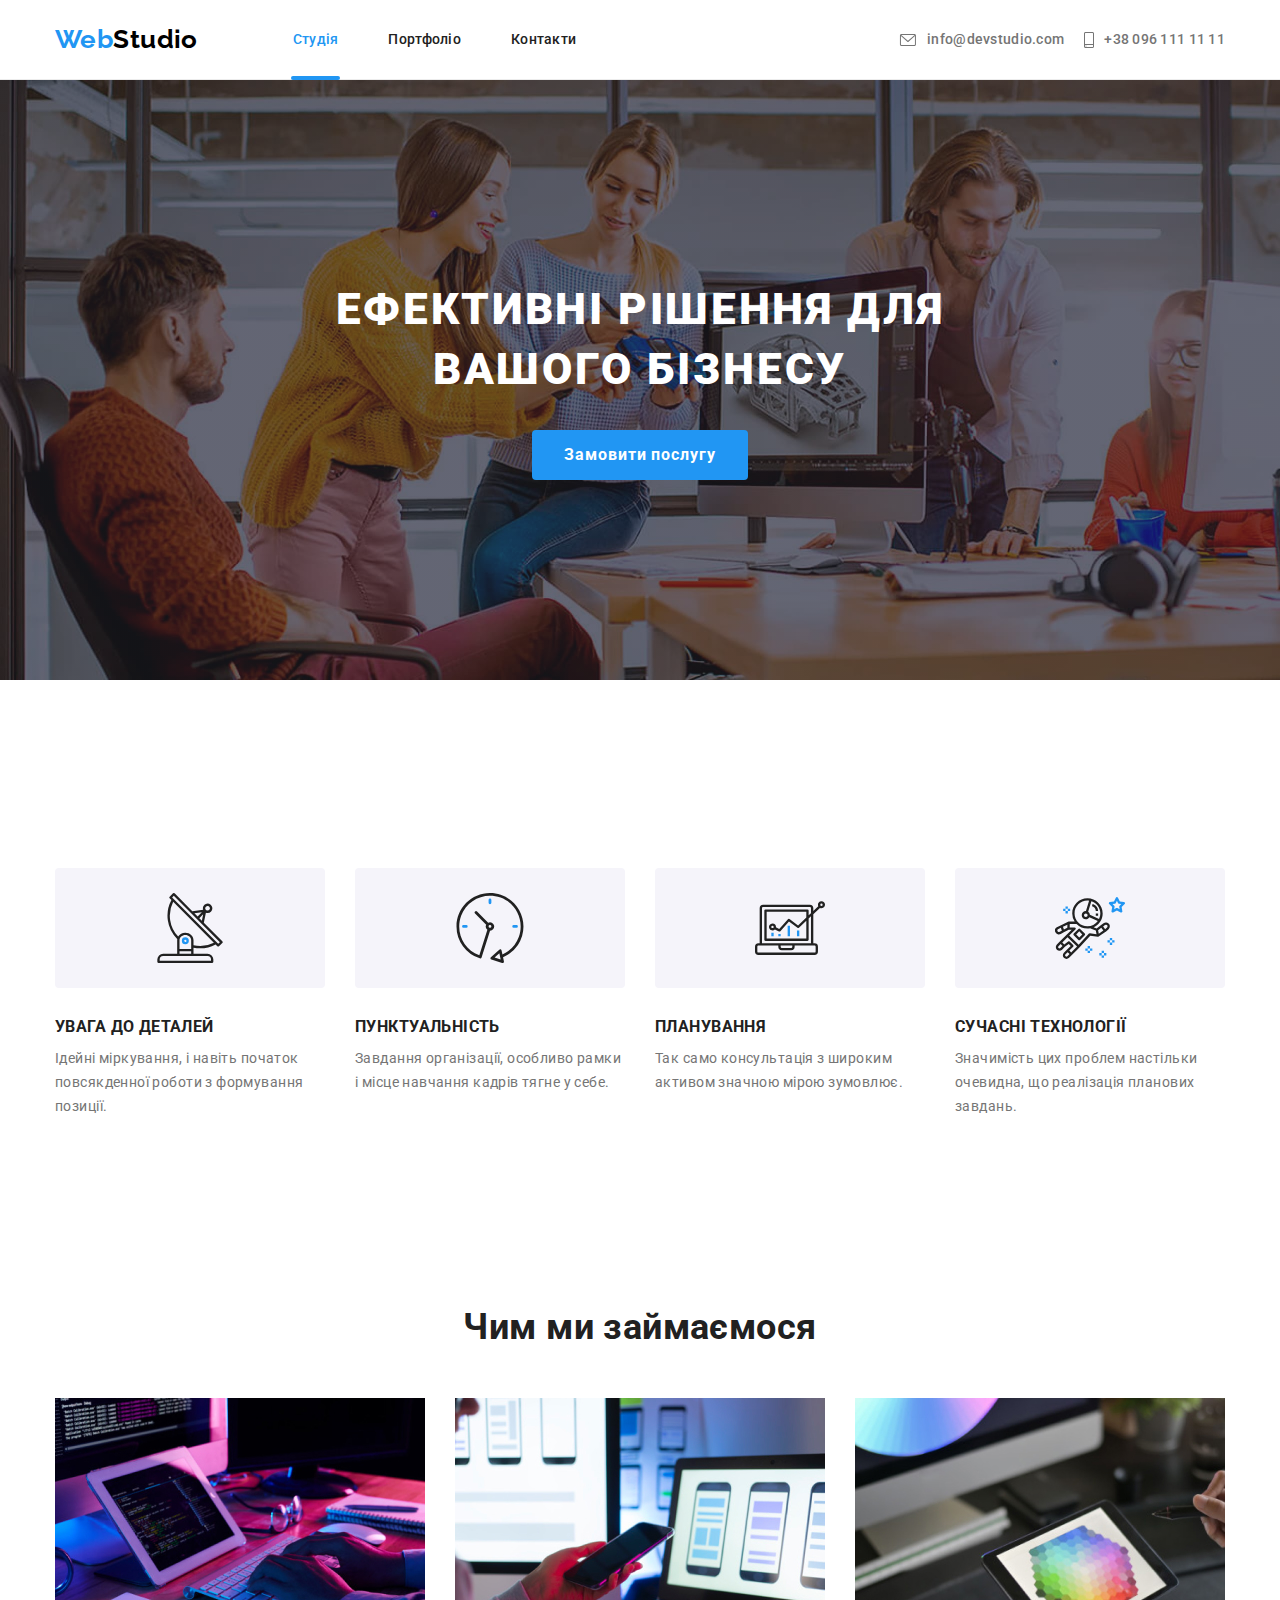
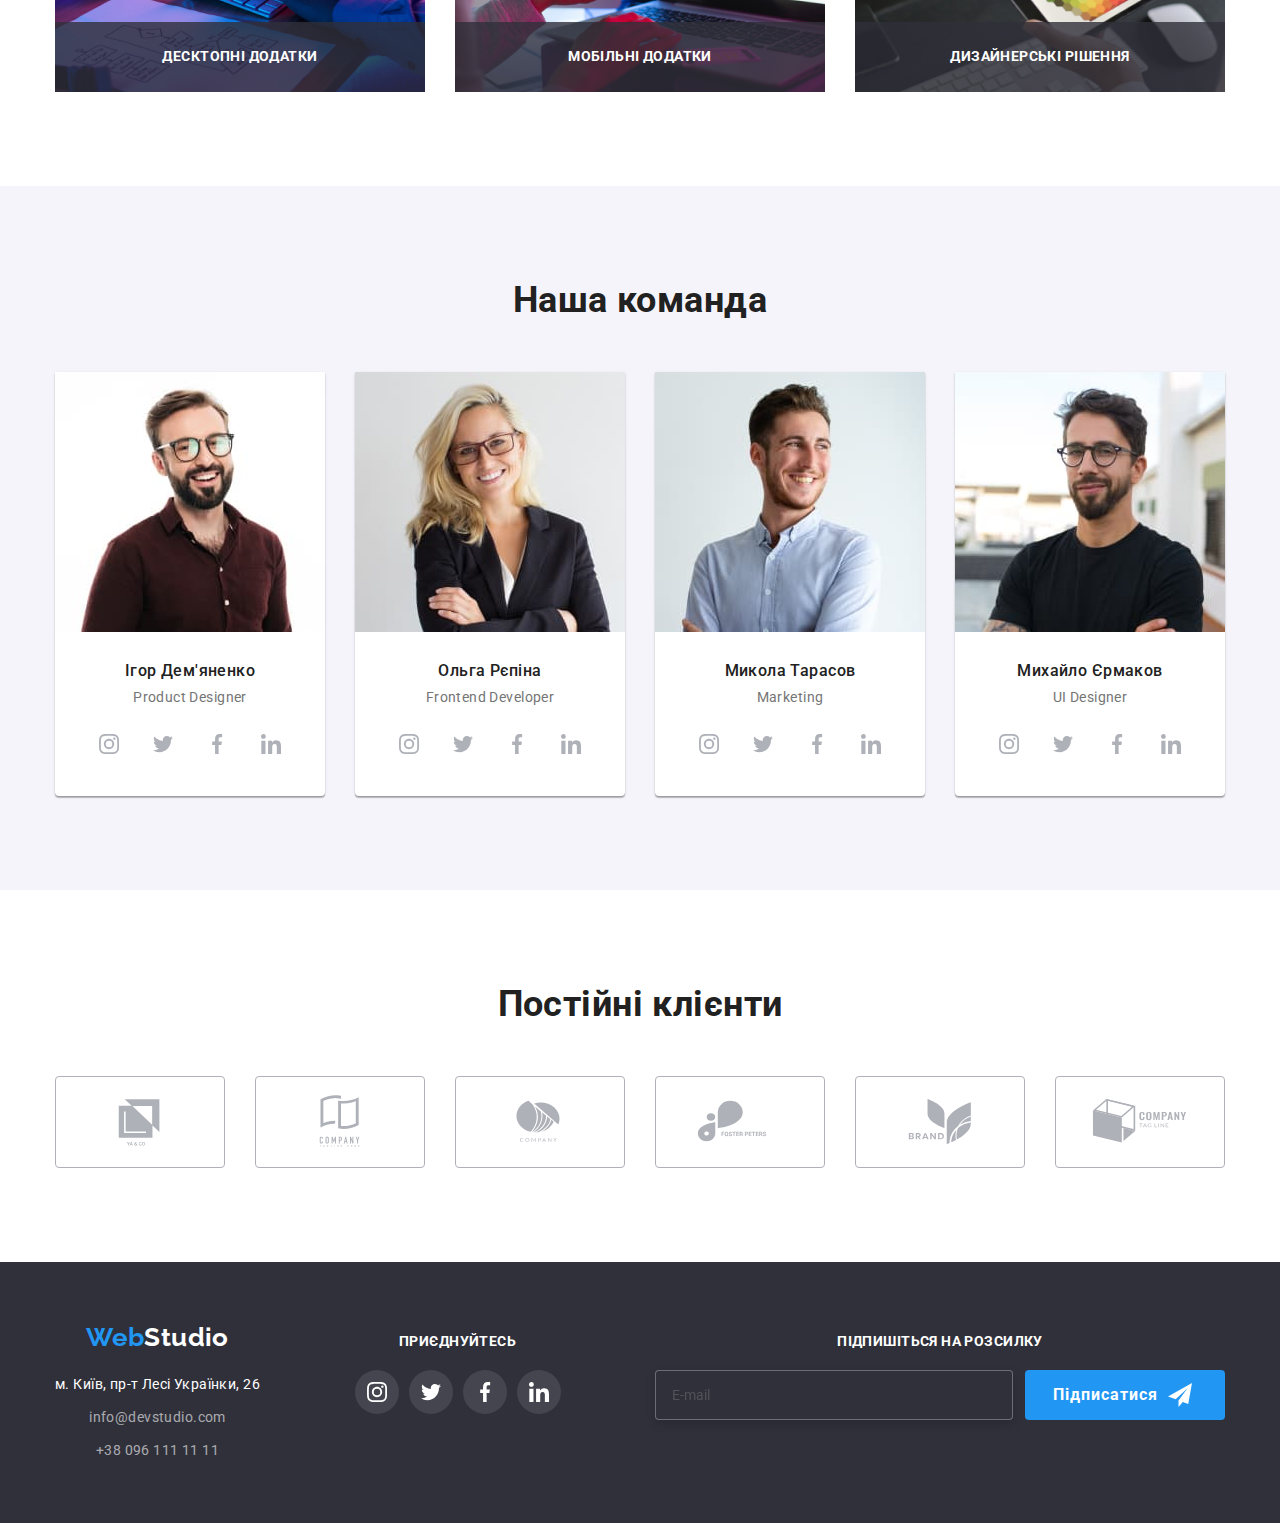
==== commit e985ef7b: "new" ====
--- a/index.html
+++ b/index.html
@@ -90,7 +90,7 @@
         <nav class="mob-menu__nav">
           <ul class="mob-menu__list list">
             <li class="mob-menu__item">
-              <a class="mob-menu__link decoration" href="./index.html"
+              <a class="mob-menu__link decoration mob-menu-active " href="./index.html"
                 >Студія</a
               >
             </li>
@@ -107,16 +107,15 @@
         <div class="mob-menu-bot">
           <ul class="mob-menu-connect-list list">
             <li class="mob-menu-connect-item">
-              <a
-                class="mob-menu-connect-link decoration"
+              <li class="mob-menu-connect-item">
+                <a class="mob-menu-connect-link decoration" href="tel:+380961111111">
+                  +38 096 111 11 11
+                </a>
+              </li>
+              <a class="mob-menu-connect-link-p decoration"
                 href="mailto:info@devstudio.com"
               >
                 info@devstudio.com
-              </a>
-            </li>
-            <li class="mob-menu-connect-item">
-              <a class="mob-menu-connect-link-p decoration" href="tel:+380961111111">
-                +38 096 111 11 11
               </a>
             </li>
           </ul>
--- a/css/main.min.css
+++ b/css/main.min.css
@@ -1 +1 @@
-h1,h2,h3,h4,p{margin-top:0;margin-bottom:0}ul,ol{margin-top:0;margin-bottom:0;padding-left:0}img{display:block}.title{margin-bottom:50px;font-weight:700;font-size:36px;line-height:1.16;text-align:center;color:var(--title-text-color)}a{color:currentColor}address{font-style:normal}.decoration{text-decoration:none}.list{list-style:none}html{box-sizing:border-box}*,*::before,*::after{box-sizing:inherit}body{background-color:var(--main-color);color:var(--primary-text-color);font-weight:400;font-style:normal;font-family:"Roboto",sans-serif;font-size:14px;line-height:1.14;letter-spacing:.03em}.visually-hidden{position:absolute;width:1px;height:1px;margin:-1px;border:0;padding:0;white-space:nowrap;-webkit-clip-path:inset(100%);clip-path:inset(100%);clip:rect(0 0 0 0);overflow:hidden}@media screen and (min-width: 768px){.title{margin-bottom:50px;font-weight:700;font-size:28px;line-height:1.18;text-align:center;color:var(--title-text-color)}}@media screen and (max-width: 767px){.title{font-size:28px;line-height:1.18}}@media screen and (min-width: 1200px){.title{font-size:36px;line-height:1.16}}.contacts__list{display:flex;flex-wrap:wrap;gap:10px;margin-left:auto;display:none}@media screen and (min-width: 768px){.contacts__list{flex-direction:column;display:flex}}@media screen and (min-width: 1200px){.contacts__list{flex-direction:row}}.contacts__link{font-weight:500;letter-spacing:.02em;color:var(--primary-text-color);margin-left:10px;display:flex;align-items:center;transition:color 250ms cubic-bezier(0.4, 0, 0.2, 1)}@media screen and (min-width: 768px){.contacts__link{font-size:12px;line-height:1.16}}@media screen and (min-width: 1200px){.contacts__link{font-size:14px;line-height:1.14}}.contacts__link .contacts__icon{margin-right:10px;transition:fill 250ms cubic-bezier(0.4, 0, 0.2, 1);fill:var(--primary-text-color)}.contacts__link:hover,.contacts__link:focus{color:var(--accent-color)}.contacts__link:hover .contacts__icon,.contacts__link:hover .contacts__icon,.contacts__link:focus .contacts__icon,.contacts__link:focus .contacts__icon{fill:var(--accent-color)}.container{max-width:100%;margin-left:auto;margin-right:auto;padding-left:15px;padding-right:15px}@media screen and (min-width: 480px){.container{width:480px}}@media screen and (min-width: 768px){.container{width:768px}}@media screen and (min-width: 1200px){.container{width:1200px}}.logo{font-weight:700;font-size:26px;line-height:1.2;font-family:"Raleway",sans-serif;display:inline-block}.logo__prefix-color{color:var(--accent-color)}.logo--dark{color:#000}@media screen and (min-width: 768px){.logo--dark{margin-right:88px}}@media screen and (min-width: 768px){.logo--dark{margin-right:93px}}.logo--light{color:var(--main-color);margin-bottom:20px}.backdrop{position:fixed;top:0;width:100%;height:100%;background-color:rgba(0,0,0,.2);transition:opacity 250ms cubic-bezier(0.4, 0, 0.2, 1),visibility 250ms cubic-bezier(0.4, 0, 0.2, 1)}.modal{width:450px;height:609px;top:0;background:#fff;box-shadow:0px 1px 3px rgba(0,0,0,.12),0px 1px 1px rgba(0,0,0,.14),0px 2px 1px rgba(0,0,0,.2);border-radius:4px;position:absolute;top:50%;left:50%;transform:translate(-50%, -50%);padding:40px 39px 40px 41px;transform:translate(-50%, -50%) scale(1) rotate(360deg);transition:transform 250ms cubic-bezier(0.4, 0, 0.2, 1)}@media screen and (min-width: 1200px){.modal{width:528px;min-height:581px}}.backdrop.is-hidden .modal{transform:translate(-50%, -50%) scale(0)}.modal .modal-close{display:flex;width:30px;height:30px;border-radius:50%;border:1px solid rgba(0,0,0,.1);background-color:var(--main-color);justify-content:center;align-items:center;position:absolute;right:8px;top:8px}.close-icone{width:18px;height:18px;transition:fill 250ms cubic-bezier(0.4, 0, 0.2, 1)}.close-icone:hover{fill:var(--accent-color)}.modal-title{font-weight:700;font-size:20px;line-height:1.15;text-align:center;color:var(--title-text-color)}.modal-form{margin-top:12px;display:flex;flex-wrap:wrap;gap:10px}.modal-field{width:100%;position:relative}.modal-field-check-box{text-align:center}.modal-lable{display:block;font-size:12px;letter-spacing:.01em;margin-bottom:4px}.input-wrap{position:relative}.modal-input{width:100%;height:40px;border:1px solid rgba(33,33,33,.2);border-radius:4px;padding-left:42px;font-size:16px;line-height:1.15;color:rgba(0,0,0,.1490196078);transition:border-color 250ms cubic-bezier(0.4, 0, 0.2, 1);outline:none}.modal-input:focus{border-color:var(--accent-color)}.modal-input:focus+.input-icon{fill:var(--accent-color)}.input-icon{width:18px;height:18px;position:absolute;left:12px;top:50%;transform:translateY(-50%);transition:fill 250ms cubic-bezier(0.4, 0, 0.2, 1)}.online-comment{width:100%;height:120px;resize:none;border:1px solid rgba(33,33,33,.2);border-radius:4px;padding:16px;outline:none;transition:border-color 250ms cubic-bezier(0.4, 0, 0.2, 1)}.online-comment:focus{border-color:var(--accent-color)}::-moz-placeholder{color:rgba(117,117,117,.5)}:-ms-input-placeholder{color:rgba(117,117,117,.5)}::placeholder{color:rgba(117,117,117,.5)}.check-text{padding-top:10px;font-weight:400;font-size:12px;line-height:1.16;color:var(--primary-text-color)}@media screen and (min-width: 1200px){.check-text{font-size:14px;line-height:1.71}}.icon-border{display:inline-flex;width:16px;height:15px;border:2px solid var(--title-text-color);border-radius:2px;margin-right:8px;justify-content:center;align-items:center;color:rgba(0,0,0,0);position:relative;bottom:-2px}.check-icon{fill:currentColor}.modal-check:checked+.check-text .icon-border{border-color:var(--accent-color);background-color:var(--accent-color);color:var(--main-color)}.button-box{width:100%;display:flex;justify-content:center;margin-top:20px}.button--modal-position{padding:10px 52px;border:0}.button--modal-position:hover{box-shadow:0px 4px 4px rgba(0,0,0,.15)}.privacy{color:var(--accent-color);position:relative}.privacy::after{content:"";height:.5px;width:100%;background-color:var(--accent-color);position:absolute;bottom:1px;left:0}.social{display:flex;gap:10px;justify-content:center}.social__link{display:flex;border-radius:50%;overflow:hidden;width:44px;height:44px;align-items:center;justify-content:center;transition:background-color 250ms cubic-bezier(0.4, 0, 0.2, 1)}.social__link:hover,.social__link:focus{background-color:var(--accent-color)}.social__link:hover .social__icone,.social__link:focus .social__icone{fill:var(--main-color)}.social__icone{width:20px;height:20px;fill:#afb1b8;transition:fill 250ms cubic-bezier(0.4, 0, 0.2, 1)}.social__link--dark-background{background-color:rgba(255,255,255,.1)}.social__icone--white-fill{fill:var(--main-color)}.address{display:flex;justify-content:center}.address__list{display:flex;flex-direction:column;gap:9px}.address__link-map{line-height:1.71;color:var(--main-color);font-style:normal}.address__link{line-height:1.71;color:rgba(255,255,255,.6);font-style:normal;transition:color 250ms cubic-bezier(0.4, 0, 0.2, 1)}.address__link:hover,.address__link:focus{color:var(--accent-color)}.form-footer{display:flex;flex-wrap:nowrap;gap:20px}.form-footer__input{width:100%;height:50px;border:1px solid rgba(255,255,255,.3);filter:drop-shadow(0px 4px 4px rgba(0, 0, 0, 0.15));border-radius:4px;background:#2f303a;padding:15px 16px;outline:none}.form-footer__input:focus{border-color:var(--accent-color)}@media screen and (min-width: 768px){.form-footer__input{width:450px}}@media screen and (min-width: 1200px){.form-footer__input{width:358px}}.form-footer--column{flex-direction:column}@media screen and (min-width: 1200px){.form-footer--column{flex-direction:row;gap:12px}}.button--footer-submit{padding:10px 28px;border:0;text-align:center;align-items:center;display:flex;align-items:center;gap:10px}.footer__button-wrapper{width:100%;display:flex;justify-content:center}.button--footer-submit{padding:10px 28px;border:0;text-align:center;align-items:center;display:flex;align-items:center;gap:10px;width:200px}.navigation{display:none}@media screen and (min-width: 768px){.navigation{display:contents}}.navigation__list{display:flex;flex-wrap:wrap}@media screen and (min-width: 768px){.navigation__list{gap:51px}}@media screen and (min-width: 1200px){.navigation__list{gap:46px}}.navigation__link{font-weight:500;letter-spacing:.02em;color:var(--title-text-color);padding:32px 2px;transition:color 250ms cubic-bezier(0.4, 0, 0.2, 1)}.navigation__link:hover,.navigation__link:focus{color:var(--accent-color)}.navigation__link--active{color:var(--accent-color);position:relative}.navigation__link--active::after{content:"";height:4px;width:100%;border-radius:2px;background-color:var(--accent-color);position:absolute;bottom:-1.5px;left:0}@media screen and (min-width: 768px){.navigation__link--active::after{bottom:-2.6px}}@media screen and (min-width: 1200px){.navigation__link--active::after{bottom:-1.5px}}button{cursor:pointer;border-radius:4px;display:inline-block;border:0;font-weight:700;font-size:16px;line-height:1.88;letter-spacing:.06em;color:var(--main-color);background-color:var(--accent-color);cursor:pointer;text-align:center;transition:box-shadow 250ms cubic-bezier(0.4, 0, 0.2, 1)}.button-icone{width:24px;height:24px;fill:var(--main-color)}.button--medium{padding:10px 32px}.filter{margin-bottom:40px}@media screen and (min-width: 768px){.filter{margin-bottom:30px}}@media screen and (min-width: 1200px){.filter{margin-bottom:50px}}.filter .button:hover,.filter .button:focus{color:var(--main-color);background-color:var(--accent-color);box-shadow:0px 3px 1px rgba(0,0,0,.1),0px 1px 2px rgba(0,0,0,.08),0px 2px 2px rgba(0,0,0,.12)}.filter__list{display:flex;flex-wrap:wrap;gap:15px 8px;padding-right:20px}@media screen and (min-width: 768px){.filter__list{justify-content:center}}@media screen and (min-width: 1200px){.filter__list{justify-content:center}}.filter li .filter__item--active{color:var(--main-color);background-color:var(--accent-color)}.filter__list .button--filter{font-family:Roboto,sans-serif;font-weight:500;font-size:16px;line-height:1.6;color:var(--title-text-color);cursor:pointer;padding:6px 22px;border-radius:4px;border:0;background-color:var(--team-block-color);transition:box-shadow 250ms cubic-bezier(0.4, 0, 0.2, 1),background-color 250ms cubic-bezier(0.4, 0, 0.2, 1)}.menu-open{margin-left:auto}@media screen and (min-width: 768px){.menu-open{display:none}}.menu-close{background-color:var(--main-color);position:absolute;right:25px;top:21px;justify-content:center;align-items:center}.menu-close-icone{width:19px;height:19px;transition:fill 250ms cubic-bezier(0.4, 0, 0.2, 1)}.menu-close-icone:hover{fill:var(--accent-color)}.mob-menu{display:block;position:absolute;top:0;left:0;background-color:#fff;width:100vw;height:100vh;padding:48px 40px;display:flex;flex-direction:column;justify-content:space-between}.mob-menu__list{display:flex;flex-direction:column;gap:32px}.mob-menu__link{font-weight:500;font-size:40px;line-height:1.2;letter-spacing:.02em;color:#212121}.mob-menu-bot{display:flex;flex-direction:column;gap:64px}.mob-menu-connect-list{display:flex;flex-direction:column;gap:32px}.mob-menu-connect-link{margin-top:auto;font-weight:500;font-size:34px;line-height:1.1764705882;letter-spacing:.02em;color:#2196f3}.mob-menu-connect-link-p{font-weight:500;font-size:24px;line-height:28px;letter-spacing:.02em;color:#757575}.mob-menu-social{display:flex;gap:10px}.mob-menu-social__link{font-weight:500;font-size:18px;line-height:1.2222222222;position:relative;letter-spacing:.02em;color:#2196f3}.mob-menu-social-span{display:flex;gap:10px}.mob-menu-social-span:after{content:"";display:block;width:1px;height:22px;background-color:var(--accent-color)}.menu-open__icon{display:flex;width:24px;height:16px;align-items:center;justify-content:center}.menu-open{background-color:rgba(0,0,0,0)}.about{display:flex;padding-top:60px;padding-bottom:60px;width:480px}@media screen and (min-width: 768px){.about{width:768px}}@media screen and (min-width: 1200px){.about{width:1200px;padding-top:94px;padding-bottom:47px}}.about__list{display:flex;flex-wrap:wrap;gap:30px}.about__item{width:100%}@media screen and (min-width: 768px){.about__item{width:354px}}@media screen and (min-width: 1200px){.about__item{width:270px}}.about__icon-box{background-color:var(--team-block-color);padding:25px 100px;border-radius:4px;margin-bottom:30px;display:flex;justify-content:center}.about__icon-item{width:70px;height:70px}.about__title{font-weight:700;text-transform:uppercase;color:var(--title-text-color);margin-bottom:10px;text-align:center;max-width:480px}@media screen and (min-width: 768px){.about__title{max-width:354px;text-align:start}}@media screen and (min-width: 1200px){.about__title{max-width:270px}}.about__description{font-size:14px;line-height:1.71;max-width:100%}@media screen and (min-width: 768px){.about__description{max-width:354px}}@media screen and (min-width: 1200px){.about__description{max-width:270px}}.footer{padding:60px 0;display:flex;align-items:baseline;justify-content:space-between;flex-wrap:wrap;justify-content:space-around}.footer__title{font-weight:700;font-size:14px;text-transform:uppercase;color:var(--main-color);margin-bottom:20px}.footer__box{display:flex;flex-direction:column}@media screen and (min-width: 768px){.footer__box--margin-top{margin-top:60px}}@media screen and (min-width: 1200px){.footer__box--margin-top{margin-top:0}}footer{background-color:var(--gray-block-color)}@media screen and (min-width: 768px){.footer{padding:60px 0;display:flex;align-items:baseline;flex-wrap:wrap;justify-content:space-around;text-align:center}}@media screen and (max-width: 767px){.footer{padding:60px 15px;flex-direction:column;align-items:center;gap:60px}.footer__title{font-weight:700;font-size:14px;text-transform:uppercase;color:var(--main-color);margin-bottom:20px}.footer__box{display:flex;flex-direction:column;text-align:center;width:100%}}@media screen and (min-width: 1200px){.footer{padding:60px 15px;justify-content:space-between}.footer__title{font-weight:700;font-size:14px;text-transform:uppercase;color:var(--main-color);margin-bottom:20px}}.header-positioner{display:flex;flex-wrap:wrap;align-items:center}.page-header{border-bottom:1px solid #ececec;padding:16px 0}@media screen and (min-width: 768px){.page-header{padding:21px 0}}@media screen and (min-width: 1200px){.page-header{padding:24px 0}}.hero{background-color:#c4c4c4;padding-top:53px;padding-bottom:53px;background-image:linear-gradient(rgba(47, 48, 58, 0.4), rgba(47, 48, 58, 0.4)),url(../images/hero-imag.jpg);background-size:cover}@media screen and (min-width: 1200px){.hero{padding-top:94px;padding-bottom:94px}}.hero__wrapper{min-height:412px;display:flex;flex-direction:column;align-items:center;justify-content:center}.hero__title{margin:0 auto 30px;max-width:360px;font-weight:900;font-size:26px;line-height:1.62;text-align:center;letter-spacing:.06em;text-transform:uppercase;color:var(--main-color)}@media screen and (min-width: 1200px){.hero__title{font-size:44px;line-height:1.36;max-width:700px}}.pictures{padding-top:47px;padding-bottom:94px;display:none}@media screen and (min-width: 1200px){.pictures{display:flex}}.pictures__list{display:flex;flex-wrap:wrap;gap:30px}.pictures__wrap{position:relative}.pictures__text{font-weight:700;font-size:14px;line-height:1.14;text-align:center;text-transform:uppercase;color:#fff;position:absolute;bottom:0;left:0;background-color:rgba(47,48,58,.8);width:100%;padding:27px 0}.profile-card{background-color:var(--team-block-color);padding:60px 0}@media screen and (min-width: 1200px){.profile-card{padding:94px 0}}.profile-card__list{display:flex;flex-wrap:wrap;gap:30px}.profile-card__item{border-radius:0 0 4px 4px;background-color:var(--main-color);box-shadow:0 1px 3px var(--shadow-1),0 1px 1px var(--shadow-2),0 2px 1px var(--shadow-3)}.profile-card__description{padding-top:30px;padding-bottom:24px;text-align:center;padding-left:10px;padding-right:10px}@media screen and (min-width: 1200px){.profile-card__description{padding-bottom:30px}}.profile-card__title{margin-bottom:10px;font-weight:500;font-size:16px;color:var(--title-text-color)}.profile-card__text{margin-bottom:16px}.profile-card__img{width:450px;height:460px}@media screen and (min-width: 768px){.profile-card__img{width:354px;height:374px}}@media screen and (min-width: 1200px){.profile-card__img{width:270px;height:260px}}.vector-card{padding-top:60px;padding-bottom:60px}@media screen and (min-width: 1200px){.vector-card{padding:94px 0}}.vector-card__title{font-weight:700;font-size:36px;line-height:1.16;text-align:center;color:var(--title-text-color);margin-bottom:30px}@media screen and (min-width: 1200px){.vector-card__title{margin-bottom:50px}}.vector-card__list{display:flex;flex-wrap:wrap;gap:30px;justify-content:center}.vector-card__link{display:flex;overflow:hidden;width:210px;height:92px;border:1px solid #afb1b8;border-radius:4px;align-items:center;justify-content:center;transition:border 250ms cubic-bezier(0.4, 0, 0.2, 1)}@media screen and (min-width: 1200px){.vector-card__link{width:170px;height:92px}}.vector-card__link:hover,.vector-card__link:focus{border:1px solid var(--accent-color)}.vector-card__link:hover .vector-card__icon,.vector-card__link:hover .vector-card__icon,.vector-card__link:focus .vector-card__icon,.vector-card__link:focus .vector-card__icon{fill:var(--accent-color)}.vector-card__icon{fill:#afb1b8;width:106px;height:60px;transition:fill 250ms cubic-bezier(0.4, 0, 0.2, 1)}.gallary{padding:60px 0}@media screen and (min-width: 1200px){.gallary{padding:94px 0}}.gallary__list{display:flex;flex-wrap:wrap;gap:30px}.gallary__item{transition:box-shadow 250ms cubic-bezier(0.4, 0, 0.2, 1)}.gallary__item:hover .gallary__top-text{transform:translateY(0)}.gallary__item:hover,.gallary__item:focus{box-shadow:0px 1px 1px rgba(0,0,0,.12),0px 4px 4px rgba(0,0,0,.06),1px 4px 6px rgba(0,0,0,.16)}.gallary__top-wrap{position:relative;overflow:hidden}.gallary__top-text{position:absolute;top:0;left:0;font-size:18px;line-height:1.6;color:var(--main-color);background-color:rgba(33,150,243,.9);padding:77px 24px;height:100%;transform:translateY(100%);transition:transform 250ms cubic-bezier(0.4, 0, 0.2, 1)}@media screen and (min-width: 768px){.gallary__top-text{padding:49px 24px}}@media screen and (min-width: 1200px){.gallary__top-text{padding:63px 24px}}.gallary__img{display:block;background-color:#fff;width:450px;height:294px}@media screen and (min-width: 768px){.gallary__img{width:354px;height:294px}}@media screen and (min-width: 1200px){.gallary__img{width:370px;height:294px}}.gallary__box{padding-top:20px;padding-left:24px;padding-right:24px;padding-bottom:20px;border-bottom:1px solid #eee;border-left:1px solid #eee;border-right:1px solid #eee}@media screen and (min-width: 768px){.gallary__box{padding-left:24px;padding-right:12px}}@media screen and (min-width: 1200px){.gallary__box{padding-left:24px;padding-right:24px}}.gallary__title{font-weight:700;font-size:18px;line-height:2;letter-spacing:.06em;color:var(--title-text-color);margin-bottom:4px}:root{--primary-text-color: #757575;--title-text-color: #212121;--accent-color: #2196f3;--main-color: #ffffff;--gray-block-color: #2f303a;--team-block-color: #f5f4fa;--transperent-white: rgba(255, 255, 255, 0.6);--shadow-1: rgba(0, 0, 0, 0.12);--shadow-2: rgba(0, 0, 0, 0.14);--shadow-3: rgba(0, 0, 0, 0.2)}.is-hidden{opacity:0;visibility:hidden;pointer-events:none}/*# sourceMappingURL=main.min.css.map */+h1,h2,h3,h4,p{margin-top:0;margin-bottom:0}ul,ol{margin-top:0;margin-bottom:0;padding-left:0}img{display:block;width:100%;max-width:100%}.title{margin-bottom:50px;font-weight:700;font-size:36px;line-height:1.16;text-align:center;color:var(--title-text-color)}.section{padding-top:60px;padding-bottom:60px}@media screen and (min-width: 1200px){.section{padding:94px 0}}@media screen and (min-width: 1200px){.section{padding:94px 0}}a{color:currentColor}address{font-style:normal}.decoration{text-decoration:none}.list{list-style:none}html{box-sizing:border-box}*,*::before,*::after{box-sizing:inherit}body{background-color:var(--main-color);color:var(--primary-text-color);font-weight:400;font-style:normal;font-family:"Roboto",sans-serif;font-size:14px;line-height:1.14;letter-spacing:.03em}.visually-hidden{position:absolute;width:1px;height:1px;margin:-1px;border:0;padding:0;white-space:nowrap;-webkit-clip-path:inset(100%);clip-path:inset(100%);clip:rect(0 0 0 0);overflow:hidden}@media screen and (min-width: 768px){.title{margin-bottom:50px;font-weight:700;font-size:28px;line-height:1.18;text-align:center;color:var(--title-text-color)}}@media screen and (max-width: 767px){.title{font-size:28px;line-height:1.18}}@media screen and (min-width: 1200px){.title{font-size:36px;line-height:1.16}}.contacts__list{display:flex;flex-wrap:wrap;gap:10px;margin-left:auto;display:none}@media screen and (min-width: 768px){.contacts__list{flex-direction:column;display:flex}}@media screen and (min-width: 1200px){.contacts__list{flex-direction:row}}.contacts__link{font-weight:500;letter-spacing:.02em;color:var(--primary-text-color);margin-left:10px;display:flex;align-items:center;transition:color 250ms cubic-bezier(0.4, 0, 0.2, 1)}@media screen and (min-width: 768px){.contacts__link{font-size:12px;line-height:1.16}}@media screen and (min-width: 1200px){.contacts__link{font-size:14px;line-height:1.14}}.contacts__link .contacts__icon{margin-right:10px;transition:fill 250ms cubic-bezier(0.4, 0, 0.2, 1);fill:var(--primary-text-color)}.contacts__link:hover,.contacts__link:focus{color:var(--accent-color)}.contacts__link:hover .contacts__icon,.contacts__link:hover .contacts__icon,.contacts__link:focus .contacts__icon,.contacts__link:focus .contacts__icon{fill:var(--accent-color)}.container{max-width:100%;margin-left:auto;margin-right:auto;padding-left:15px;padding-right:15px}@media screen and (min-width: 480px){.container{width:480px}}@media screen and (min-width: 768px){.container{width:768px}}@media screen and (min-width: 1200px){.container{width:1200px}}.logo{font-weight:700;font-size:26px;line-height:1.2;font-family:"Raleway",sans-serif;display:inline-block}.logo__prefix-color{color:var(--accent-color)}.logo--dark{color:#000}@media screen and (min-width: 768px){.logo--dark{margin-right:88px}}@media screen and (min-width: 768px){.logo--dark{margin-right:93px}}.logo--light{color:var(--main-color);margin-bottom:20px}.backdrop{position:fixed;top:0;width:100%;height:100%;background-color:rgba(0,0,0,.2);transition:opacity 250ms cubic-bezier(0.4, 0, 0.2, 1),visibility 250ms cubic-bezier(0.4, 0, 0.2, 1)}.modal{width:450px;height:609px;top:0;background:#fff;box-shadow:0px 1px 3px rgba(0,0,0,.12),0px 1px 1px rgba(0,0,0,.14),0px 2px 1px rgba(0,0,0,.2);border-radius:4px;position:absolute;top:50%;left:50%;transform:translate(-50%, -50%);padding:40px 39px 40px 41px;transform:translate(-50%, -50%) scale(1) rotate(360deg);transition:transform 250ms cubic-bezier(0.4, 0, 0.2, 1)}@media screen and (min-width: 1200px){.modal{width:528px;min-height:581px}}.backdrop.is-hidden .modal{transform:translate(-50%, -50%) scale(0)}.modal .modal-close{display:flex;width:30px;height:30px;border-radius:50%;border:1px solid rgba(0,0,0,.1);background-color:var(--main-color);justify-content:center;align-items:center;position:absolute;right:8px;top:8px}.close-icone{width:18px;height:18px;transition:fill 250ms cubic-bezier(0.4, 0, 0.2, 1)}.close-icone:hover{fill:var(--accent-color)}.modal-title{font-weight:700;font-size:20px;line-height:1.15;text-align:center;color:var(--title-text-color)}.modal-form{margin-top:12px;display:flex;flex-wrap:wrap;gap:10px}.modal-field{width:100%;position:relative}.modal-field-check-box{text-align:center}.modal-lable{display:block;font-size:12px;letter-spacing:.01em;margin-bottom:4px}.input-wrap{position:relative}.modal-input{width:100%;height:40px;border:1px solid rgba(33,33,33,.2);border-radius:4px;padding-left:42px;font-size:16px;line-height:1.15;color:rgba(0,0,0,.1490196078);transition:border-color 250ms cubic-bezier(0.4, 0, 0.2, 1);outline:none}.modal-input:focus{border-color:var(--accent-color)}.modal-input:focus+.input-icon{fill:var(--accent-color)}.input-icon{width:18px;height:18px;position:absolute;left:12px;top:50%;transform:translateY(-50%);transition:fill 250ms cubic-bezier(0.4, 0, 0.2, 1)}.online-comment{width:100%;height:120px;resize:none;border:1px solid rgba(33,33,33,.2);border-radius:4px;padding:16px;outline:none;transition:border-color 250ms cubic-bezier(0.4, 0, 0.2, 1)}.online-comment:focus{border-color:var(--accent-color)}::-moz-placeholder{color:rgba(117,117,117,.5)}:-ms-input-placeholder{color:rgba(117,117,117,.5)}::placeholder{color:rgba(117,117,117,.5)}.check-text{padding-top:10px;font-weight:400;font-size:12px;line-height:1.16;color:var(--primary-text-color)}@media screen and (min-width: 1200px){.check-text{font-size:14px;line-height:1.71}}.icon-border{display:inline-flex;width:16px;height:15px;border:2px solid var(--title-text-color);border-radius:2px;margin-right:8px;justify-content:center;align-items:center;color:rgba(0,0,0,0);position:relative;bottom:-2px}.check-icon{fill:currentColor}.modal-check:checked+.check-text .icon-border{border-color:var(--accent-color);background-color:var(--accent-color);color:var(--main-color)}.button-box{width:100%;display:flex;justify-content:center;margin-top:20px}.button--modal-position{padding:10px 52px;border:0}.button--modal-position:hover{box-shadow:0px 4px 4px rgba(0,0,0,.15)}.privacy{color:var(--accent-color);position:relative}.privacy::after{content:"";height:.5px;width:100%;background-color:var(--accent-color);position:absolute;bottom:1px;left:0}.social{display:flex;gap:10px;justify-content:center}.social__link{display:flex;border-radius:50%;overflow:hidden;width:44px;height:44px;align-items:center;justify-content:center;transition:background-color 250ms cubic-bezier(0.4, 0, 0.2, 1)}.social__link:hover,.social__link:focus{background-color:var(--accent-color)}.social__link:hover .social__icone,.social__link:focus .social__icone{fill:var(--main-color)}.social__icone{width:20px;height:20px;fill:#afb1b8;transition:fill 250ms cubic-bezier(0.4, 0, 0.2, 1)}.social__link--dark-background{background-color:rgba(255,255,255,.1)}.social__icone--white-fill{fill:var(--main-color)}.address{display:flex;justify-content:center}.address__list{display:flex;flex-direction:column;gap:9px}.address__link-map{line-height:1.71;color:var(--main-color);font-style:normal}.address__link{line-height:1.71;color:rgba(255,255,255,.6);font-style:normal;transition:color 250ms cubic-bezier(0.4, 0, 0.2, 1)}.address__link:hover,.address__link:focus{color:var(--accent-color)}.form-footer{display:flex;flex-wrap:nowrap;gap:20px}.form-footer__input{width:100%;height:50px;border:1px solid rgba(255,255,255,.3);filter:drop-shadow(0px 4px 4px rgba(0, 0, 0, 0.15));border-radius:4px;background:#2f303a;padding:15px 16px;outline:none}.form-footer__input:focus{border-color:var(--accent-color)}@media screen and (min-width: 768px){.form-footer__input{width:450px}}@media screen and (min-width: 1200px){.form-footer__input{width:358px}}.form-footer--column{flex-direction:column}@media screen and (min-width: 1200px){.form-footer--column{flex-direction:row;gap:12px}}.button--footer-submit{padding:10px 28px;border:0;text-align:center;align-items:center;display:flex;align-items:center;gap:10px}.footer__button-wrapper{width:100%;display:flex;justify-content:center}.button--footer-submit{padding:10px 28px;border:0;text-align:center;align-items:center;display:flex;align-items:center;gap:10px;width:200px}.navigation{display:none}@media screen and (min-width: 768px){.navigation{display:contents}}.navigation__list{display:flex;flex-wrap:wrap}@media screen and (min-width: 768px){.navigation__list{gap:51px}}@media screen and (min-width: 1200px){.navigation__list{gap:46px}}.navigation__link{font-weight:500;letter-spacing:.02em;color:var(--title-text-color);padding:32px 2px;transition:color 250ms cubic-bezier(0.4, 0, 0.2, 1)}.navigation__link:hover,.navigation__link:focus{color:var(--accent-color)}.navigation__link--active{color:var(--accent-color);position:relative}.navigation__link--active::after{content:"";height:4px;width:100%;border-radius:2px;background-color:var(--accent-color);position:absolute;bottom:-1.5px;left:0}@media screen and (min-width: 768px){.navigation__link--active::after{bottom:-2.6px}}@media screen and (min-width: 1200px){.navigation__link--active::after{bottom:-1.5px}}button{cursor:pointer;border-radius:4px;display:inline-block;border:0;font-weight:700;font-size:16px;line-height:1.88;letter-spacing:.06em;color:var(--main-color);background-color:var(--accent-color);cursor:pointer;text-align:center;transition:box-shadow 250ms cubic-bezier(0.4, 0, 0.2, 1)}.button-icone{width:24px;height:24px;fill:var(--main-color)}.button--medium{padding:10px 32px}.filter{margin-bottom:40px}@media screen and (min-width: 768px){.filter{margin-bottom:30px}}@media screen and (min-width: 1200px){.filter{margin-bottom:50px}}.filter .button:hover,.filter .button:focus{color:var(--main-color);background-color:var(--accent-color);box-shadow:0px 3px 1px rgba(0,0,0,.1),0px 1px 2px rgba(0,0,0,.08),0px 2px 2px rgba(0,0,0,.12)}.filter__list{display:flex;flex-wrap:wrap;gap:15px 8px}@media screen and (min-width: 768px){.filter__list{justify-content:center}}@media screen and (min-width: 1200px){.filter__list{justify-content:center}}.filter li .filter__item--active{color:var(--main-color);background-color:var(--accent-color)}.filter__list .button--filter{font-family:Roboto,sans-serif;font-weight:500;font-size:16px;line-height:1.6;color:var(--title-text-color);cursor:pointer;padding:6px 22px;border-radius:4px;border:0;background-color:var(--team-block-color);transition:box-shadow 250ms cubic-bezier(0.4, 0, 0.2, 1),background-color 250ms cubic-bezier(0.4, 0, 0.2, 1)}.menu-open{margin-left:auto}@media screen and (min-width: 768px){.menu-open{display:none}}.menu-close{background-color:var(--main-color);position:absolute;right:25px;top:21px;justify-content:center;align-items:center}.menu-close-icone{width:19px;height:19px;transition:fill 250ms cubic-bezier(0.4, 0, 0.2, 1)}.menu-close-icone:hover{fill:var(--accent-color)}.mob-menu{display:block;position:absolute;top:0;left:0;background-color:#fff;width:100vw;height:100vh;padding:48px 40px;display:flex;flex-direction:column;justify-content:space-between}.mob-menu__list{display:flex;flex-direction:column;gap:32px}.mob-menu__link{font-weight:500;font-size:40px;line-height:1.2;letter-spacing:.02em;color:#212121}.mob-menu-bot{display:flex;flex-direction:column;gap:64px}.mob-menu-active{color:var(--accent-color)}.mob-menu-connect-list{display:flex;flex-direction:column;gap:32px}.mob-menu-connect-link{margin-top:auto;font-weight:500;font-size:34px;line-height:1.1764705882;letter-spacing:.02em;color:#2196f3}.mob-menu-connect-link-p{font-weight:500;font-size:24px;line-height:28px;letter-spacing:.02em;color:#757575}.mob-menu-social{display:flex;gap:10px}.mob-menu-social__link{font-weight:500;font-size:18px;line-height:1.2222222222;position:relative;letter-spacing:.02em;color:#2196f3}.mob-menu-social-span{display:flex;gap:10px}.mob-menu-social-span:after{content:"";display:block;width:1px;height:22px;background-color:var(--accent-color)}.menu-open__icon{display:flex;width:24px;height:16px;align-items:center;justify-content:center}.menu-open{background-color:rgba(0,0,0,0)}.about{display:flex;width:480px}@media screen and (min-width: 768px){.about{width:768px}}@media screen and (min-width: 1200px){.about{width:1200px;padding-top:94px;padding-bottom:47px}}.about__list{display:flex;flex-wrap:wrap;gap:30px}.about__item{width:100%}@media screen and (min-width: 768px){.about__item{width:354px}}@media screen and (min-width: 1200px){.about__item{width:270px}}.about__icon-box{background-color:var(--team-block-color);padding:25px 100px;border-radius:4px;margin-bottom:30px;display:flex;justify-content:center}.about__icon-item{width:70px;height:70px}.about__title{font-weight:700;text-transform:uppercase;color:var(--title-text-color);margin-bottom:10px;text-align:center;max-width:480px}@media screen and (min-width: 768px){.about__title{max-width:354px;text-align:start}}@media screen and (min-width: 1200px){.about__title{max-width:270px}}.about__description{font-size:14px;line-height:1.71;max-width:100%}@media screen and (min-width: 768px){.about__description{max-width:354px}}@media screen and (min-width: 1200px){.about__description{max-width:270px}}.footer{padding:60px 0;display:flex;align-items:baseline;justify-content:space-between;flex-wrap:wrap;justify-content:space-around}.footer__title{font-weight:700;font-size:14px;text-transform:uppercase;color:var(--main-color);margin-bottom:20px}.footer__box{display:flex;flex-direction:column}@media screen and (min-width: 768px){.footer__box--margin-top{margin-top:60px}}@media screen and (min-width: 1200px){.footer__box--margin-top{margin-top:0}}footer{background-color:var(--gray-block-color)}@media screen and (min-width: 768px){.footer{padding:60px 0;display:flex;align-items:baseline;flex-wrap:wrap;justify-content:space-around;text-align:center}}@media screen and (max-width: 767px){.footer{padding:60px 15px;flex-direction:column;align-items:center;gap:60px}.footer__title{font-weight:700;font-size:14px;text-transform:uppercase;color:var(--main-color);margin-bottom:20px}.footer__box{display:flex;flex-direction:column;text-align:center;width:100%}}@media screen and (min-width: 1200px){.footer{padding:60px 15px;justify-content:space-between}.footer__title{font-weight:700;font-size:14px;text-transform:uppercase;color:var(--main-color);margin-bottom:20px}}.header-positioner{display:flex;flex-wrap:wrap;align-items:center}.page-header{border-bottom:1px solid #ececec;padding:16px 0}@media screen and (min-width: 768px){.page-header{padding:21px 0}}@media screen and (min-width: 1200px){.page-header{padding:24px 0}}.hero{background-color:#c4c4c4;padding-top:53px;padding-bottom:53px;background-image:linear-gradient(rgba(47, 48, 58, 0.4), rgba(47, 48, 58, 0.4)),url(../images/hero-imag.jpg);background-size:cover}@media screen and (min-width: 1200px){.hero{padding-top:94px;padding-bottom:94px}}@media screen and (max-width: 767px){.hero{background-image:linear-gradient(rgba(47, 48, 58, 0.4), rgba(47, 48, 58, 0.4)),url(../images/mob/studio/header-mob@2x.jpg)}}@media screen and (min-width: 768px){.hero{background-image:linear-gradient(rgba(47, 48, 58, 0.4), rgba(47, 48, 58, 0.4)),url(../images/tablet/studio/header-tablet@2x.jpg)}}@media screen and (min-width: 1200px){.hero{background-image:linear-gradient(rgba(47, 48, 58, 0.4), rgba(47, 48, 58, 0.4)),url(../images/desktop/studio/header-desktop@2x.jpg)}}.hero__wrapper{min-height:412px;display:flex;flex-direction:column;align-items:center;justify-content:center}.hero__title{margin:0 auto 30px;max-width:360px;font-weight:900;font-size:26px;line-height:1.62;text-align:center;letter-spacing:.06em;text-transform:uppercase;color:var(--main-color)}@media screen and (min-width: 1200px){.hero__title{font-size:44px;line-height:1.36;max-width:700px}}.pictures{padding-top:47px;padding-bottom:94px;display:none}@media screen and (min-width: 1200px){.pictures{display:flex}}.pictures__list{display:flex;flex-wrap:wrap;gap:30px}.pictures__wrap{position:relative}.pictures__text{font-weight:700;font-size:14px;line-height:1.14;text-align:center;text-transform:uppercase;color:#fff;position:absolute;bottom:0;left:0;background-color:rgba(47,48,58,.8);width:100%;padding:27px 0}.profile-card{background-color:var(--team-block-color)}.profile-card__list{display:flex;flex-wrap:wrap;gap:30px}.profile-card__item{border-radius:0 0 4px 4px;background-color:var(--main-color);box-shadow:0 1px 3px var(--shadow-1),0 1px 1px var(--shadow-2),0 2px 1px var(--shadow-3)}.profile-card__description{padding-top:30px;padding-bottom:24px;text-align:center;padding-left:10px;padding-right:10px}@media screen and (min-width: 1200px){.profile-card__description{padding-bottom:30px}}.profile-card__title{margin-bottom:10px;font-weight:500;font-size:16px;color:var(--title-text-color)}.profile-card__text{margin-bottom:16px}.vector-card__title{font-weight:700;font-size:36px;line-height:1.16;text-align:center;color:var(--title-text-color);margin-bottom:30px}@media screen and (min-width: 1200px){.vector-card__title{margin-bottom:50px}}.vector-card__list{display:flex;flex-wrap:wrap;gap:30px;justify-content:center}.vector-card__link{display:flex;overflow:hidden;width:210px;height:92px;border:1px solid #afb1b8;border-radius:4px;align-items:center;justify-content:center;transition:border 250ms cubic-bezier(0.4, 0, 0.2, 1)}@media screen and (min-width: 1200px){.vector-card__link{width:170px;height:92px}}.vector-card__link:hover,.vector-card__link:focus{border:1px solid var(--accent-color)}.vector-card__link:hover .vector-card__icon,.vector-card__link:hover .vector-card__icon,.vector-card__link:focus .vector-card__icon,.vector-card__link:focus .vector-card__icon{fill:var(--accent-color)}.vector-card__icon{fill:#afb1b8;width:106px;height:60px;transition:fill 250ms cubic-bezier(0.4, 0, 0.2, 1)}.gallary{padding:60px 0}@media screen and (min-width: 1200px){.gallary{padding:94px 0}}.gallary__list{display:flex;flex-wrap:wrap;gap:30px}.gallary__item{width:100%;transition:box-shadow 250ms cubic-bezier(0.4, 0, 0.2, 1)}@media screen and (min-width: 768px){.gallary__item{width:calc((100% - 30px)/2)}}@media screen and (min-width: 1200px){.gallary__item{width:calc((100% - 60px)/3)}}.gallary__item:hover .gallary__top-text{transform:translateY(0)}.gallary__item:hover,.gallary__item:focus{box-shadow:0px 1px 1px rgba(0,0,0,.12),0px 4px 4px rgba(0,0,0,.06),1px 4px 6px rgba(0,0,0,.16)}.gallary__top-wrap{position:relative;overflow:hidden}.gallary__top-text{position:absolute;top:0;left:0;font-size:18px;line-height:1.6;color:var(--main-color);background-color:rgba(33,150,243,.9);padding:77px 24px;height:100%;transform:translateY(100%);transition:transform 250ms cubic-bezier(0.4, 0, 0.2, 1)}@media screen and (min-width: 768px){.gallary__top-text{padding:49px 24px}}@media screen and (min-width: 1200px){.gallary__top-text{padding:63px 24px}}.gallary__img{display:block;background-color:#fff;width:450px;height:294px}@media screen and (min-width: 768px){.gallary__img{width:354px;height:294px}}@media screen and (min-width: 1200px){.gallary__img{width:370px;height:294px}}.gallary__box{padding-top:20px;padding-left:24px;padding-right:24px;padding-bottom:20px;border-bottom:1px solid #eee;border-left:1px solid #eee;border-right:1px solid #eee}@media screen and (min-width: 768px){.gallary__box{padding-left:24px;padding-right:12px}}@media screen and (min-width: 1200px){.gallary__box{padding-left:24px;padding-right:24px}}.gallary__title{font-weight:700;font-size:18px;line-height:2;letter-spacing:.06em;color:var(--title-text-color);margin-bottom:4px}:root{--primary-text-color: #757575;--title-text-color: #212121;--accent-color: #2196f3;--main-color: #ffffff;--gray-block-color: #2f303a;--team-block-color: #f5f4fa;--transperent-white: rgba(255, 255, 255, 0.6);--shadow-1: rgba(0, 0, 0, 0.12);--shadow-2: rgba(0, 0, 0, 0.14);--shadow-3: rgba(0, 0, 0, 0.2)}.is-hidden{opacity:0;visibility:hidden;pointer-events:none}/*# sourceMappingURL=main.min.css.map */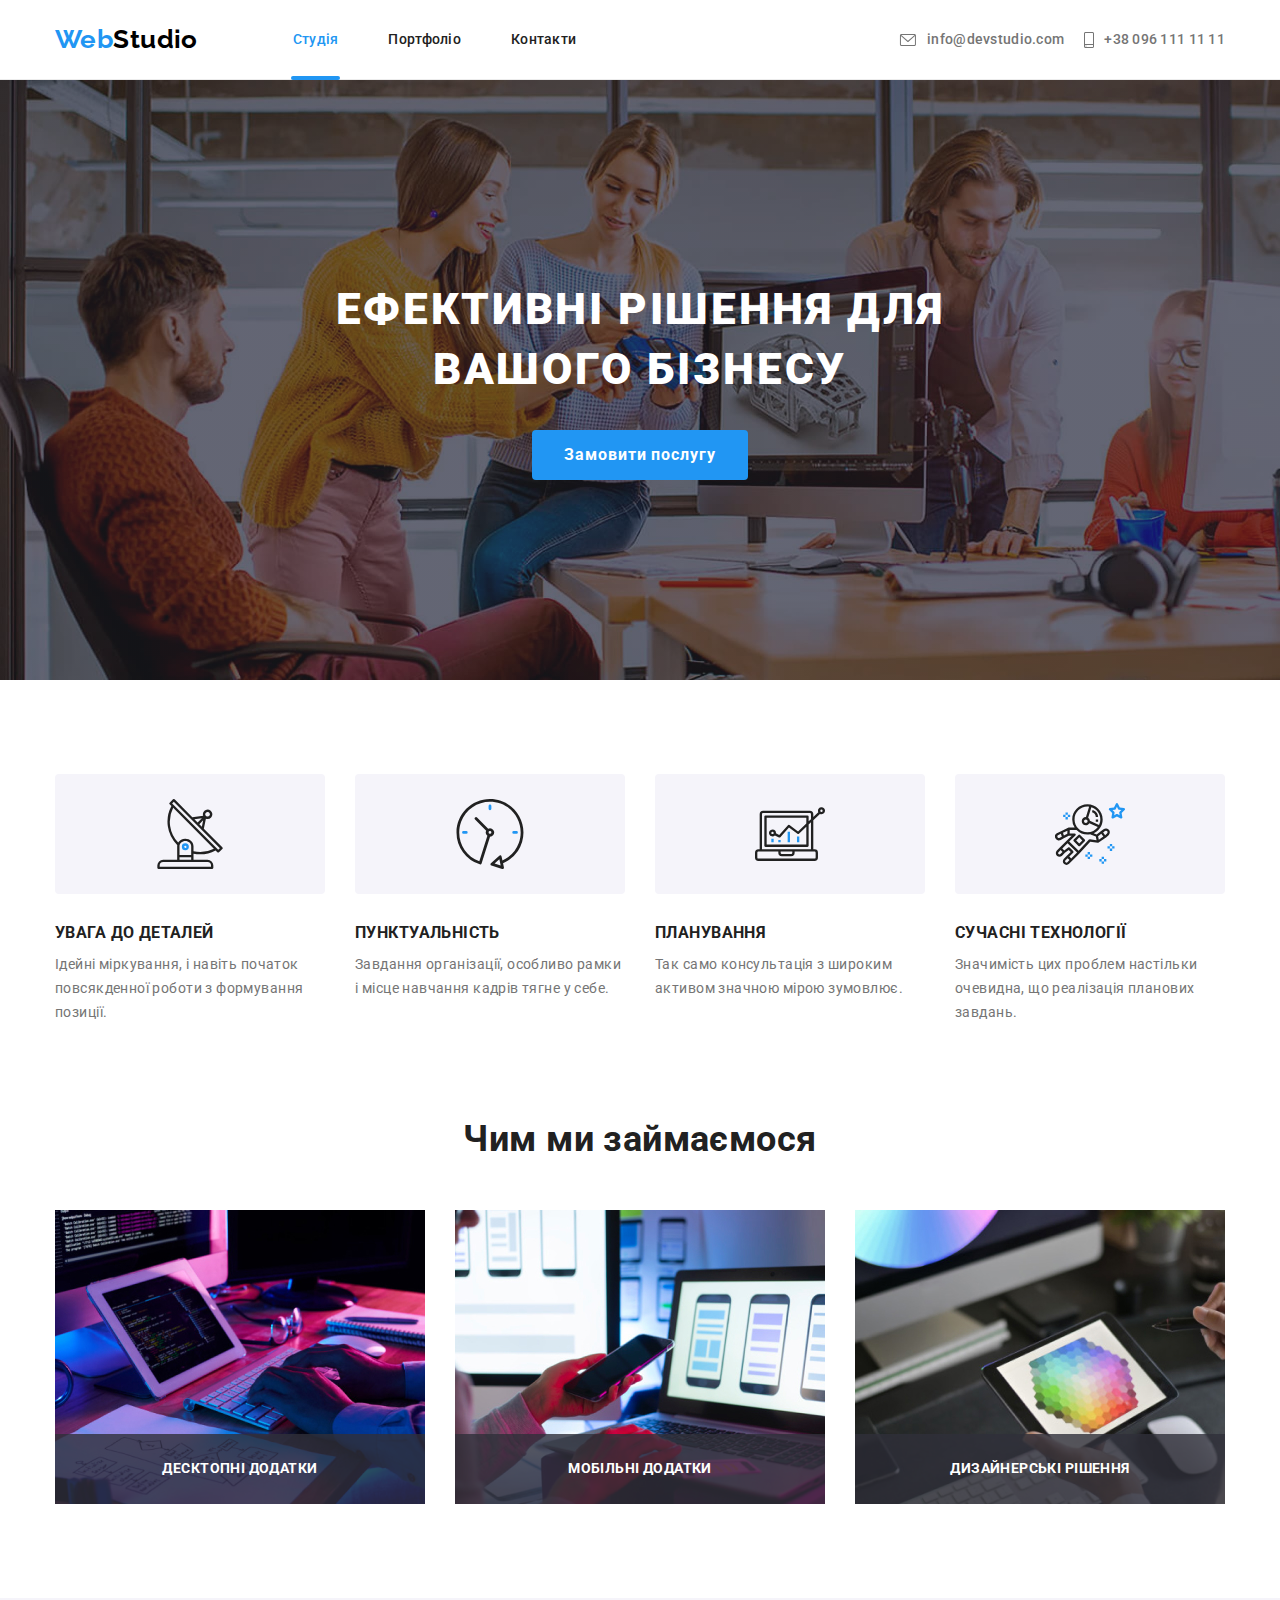
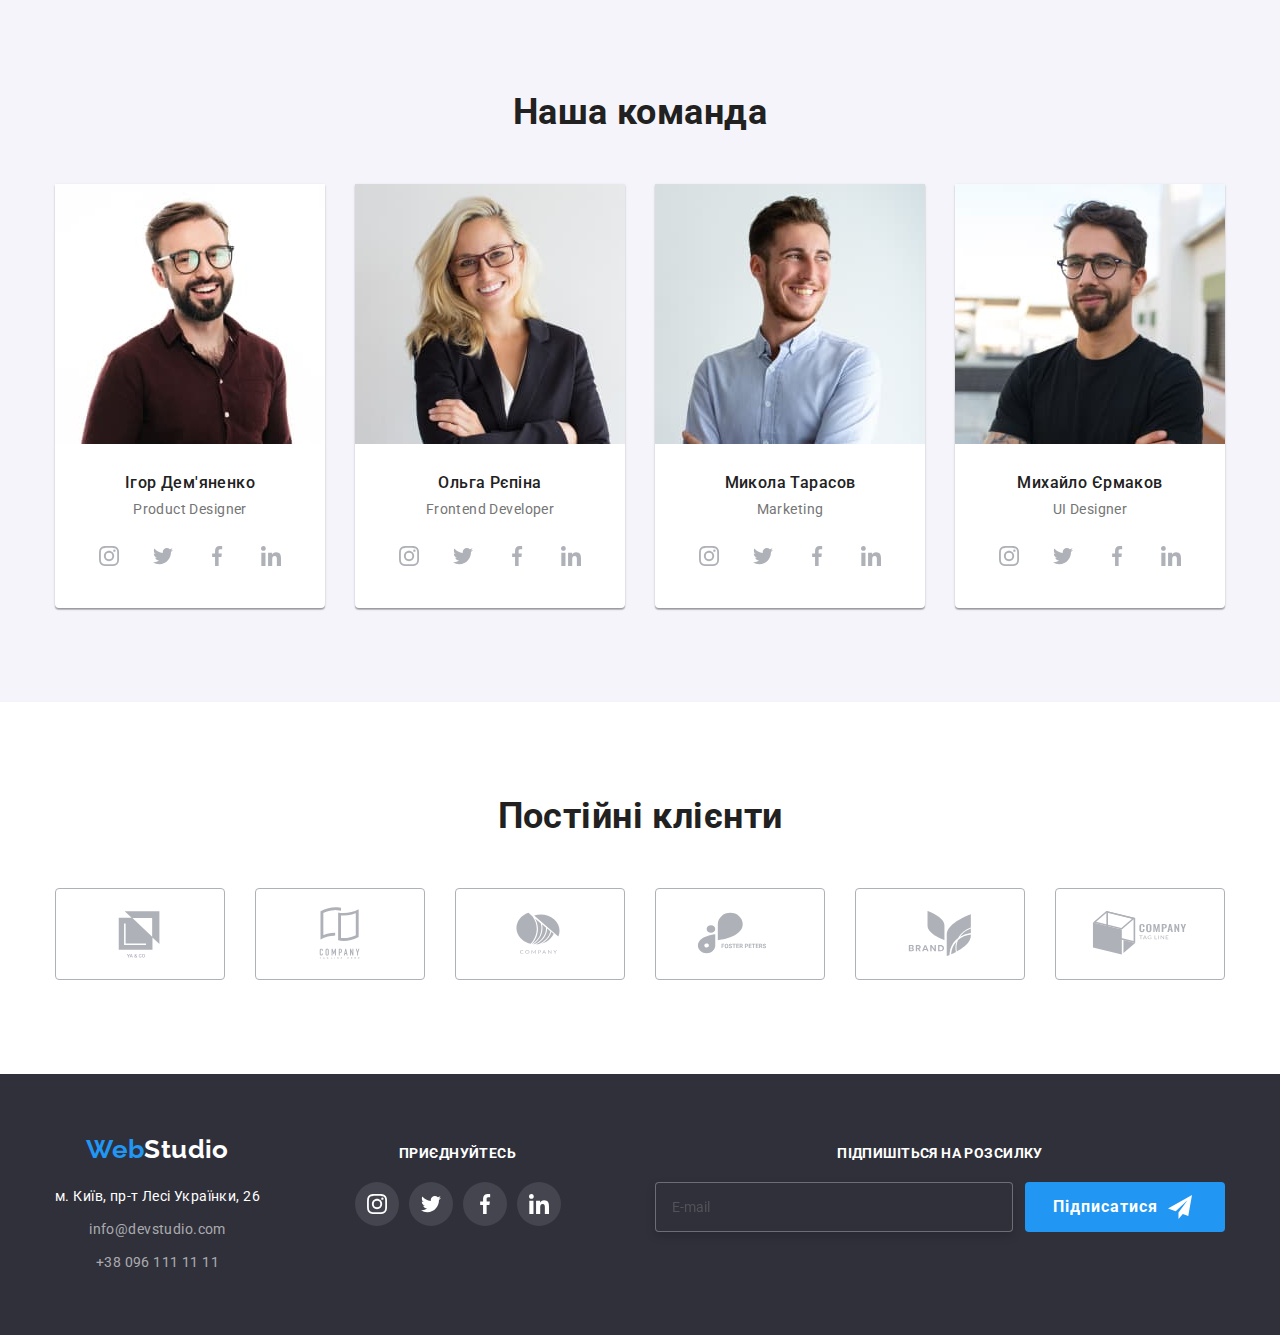
==== commit 94a08652: "zxczxc" ====
--- a/index.html
+++ b/index.html
@@ -121,25 +121,25 @@
           </ul>
           <ul class="mob-menu-social list">
             <li class="mob-menu-social__item">
-              <a href="" class="mob-menu-social__link">
+              <a href="" class="mob-menu-social__link decoration">
                 <span class="mob-menu-social-span">Instagram</span>
               </a>
             </li>
   
             <li class="mob-menu-social__item list">
-              <a href="" class="mob-menu-social__link">
+              <a href="" class="mob-menu-social__link decoration">
                 <span class="mob-menu-social-span">Twitter</span>
               </a>
             </li>
                 
             <li class="mob-menu-social__item list">
-              <a href="" class="mob-menu-social__link">
+              <a href="" class="mob-menu-social__link decoration">
                 <span class="mob-menu-social-span">Facebook</span>
               </a>
             </li>
   
             <li class="mob-menu-social__item list">
-              <a href="" class="mob-menu-social__link">
+              <a href="" class="mob-menu-social__link decoration">
                 LinkedIn
               </a>
             </li>
@@ -162,7 +162,7 @@
       </section>
 
       <!-- СЕКЦИЯ ПРЕИМУЩЕСТВА -->
-      <section class="section">
+      <section class="about__container">
         <!-- КОНТЕЙНЕР 1200 -->
         <div class="container about">
           <h2 class="about__title visually-hidden">benefits hiden</h2>
--- a/css/main.min.css
+++ b/css/main.min.css
@@ -1 +1 @@
-h1,h2,h3,h4,p{margin-top:0;margin-bottom:0}ul,ol{margin-top:0;margin-bottom:0;padding-left:0}img{display:block;width:100%;max-width:100%}.title{margin-bottom:50px;font-weight:700;font-size:36px;line-height:1.16;text-align:center;color:var(--title-text-color)}.section{padding-top:60px;padding-bottom:60px}@media screen and (min-width: 1200px){.section{padding:94px 0}}@media screen and (min-width: 1200px){.section{padding:94px 0}}a{color:currentColor}address{font-style:normal}.decoration{text-decoration:none}.list{list-style:none}html{box-sizing:border-box}*,*::before,*::after{box-sizing:inherit}body{background-color:var(--main-color);color:var(--primary-text-color);font-weight:400;font-style:normal;font-family:"Roboto",sans-serif;font-size:14px;line-height:1.14;letter-spacing:.03em}.visually-hidden{position:absolute;width:1px;height:1px;margin:-1px;border:0;padding:0;white-space:nowrap;-webkit-clip-path:inset(100%);clip-path:inset(100%);clip:rect(0 0 0 0);overflow:hidden}@media screen and (min-width: 768px){.title{margin-bottom:50px;font-weight:700;font-size:28px;line-height:1.18;text-align:center;color:var(--title-text-color)}}@media screen and (max-width: 767px){.title{font-size:28px;line-height:1.18}}@media screen and (min-width: 1200px){.title{font-size:36px;line-height:1.16}}.contacts__list{display:flex;flex-wrap:wrap;gap:10px;margin-left:auto;display:none}@media screen and (min-width: 768px){.contacts__list{flex-direction:column;display:flex}}@media screen and (min-width: 1200px){.contacts__list{flex-direction:row}}.contacts__link{font-weight:500;letter-spacing:.02em;color:var(--primary-text-color);margin-left:10px;display:flex;align-items:center;transition:color 250ms cubic-bezier(0.4, 0, 0.2, 1)}@media screen and (min-width: 768px){.contacts__link{font-size:12px;line-height:1.16}}@media screen and (min-width: 1200px){.contacts__link{font-size:14px;line-height:1.14}}.contacts__link .contacts__icon{margin-right:10px;transition:fill 250ms cubic-bezier(0.4, 0, 0.2, 1);fill:var(--primary-text-color)}.contacts__link:hover,.contacts__link:focus{color:var(--accent-color)}.contacts__link:hover .contacts__icon,.contacts__link:hover .contacts__icon,.contacts__link:focus .contacts__icon,.contacts__link:focus .contacts__icon{fill:var(--accent-color)}.container{max-width:100%;margin-left:auto;margin-right:auto;padding-left:15px;padding-right:15px}@media screen and (min-width: 480px){.container{width:480px}}@media screen and (min-width: 768px){.container{width:768px}}@media screen and (min-width: 1200px){.container{width:1200px}}.logo{font-weight:700;font-size:26px;line-height:1.2;font-family:"Raleway",sans-serif;display:inline-block}.logo__prefix-color{color:var(--accent-color)}.logo--dark{color:#000}@media screen and (min-width: 768px){.logo--dark{margin-right:88px}}@media screen and (min-width: 768px){.logo--dark{margin-right:93px}}.logo--light{color:var(--main-color);margin-bottom:20px}.backdrop{position:fixed;top:0;width:100%;height:100%;background-color:rgba(0,0,0,.2);transition:opacity 250ms cubic-bezier(0.4, 0, 0.2, 1),visibility 250ms cubic-bezier(0.4, 0, 0.2, 1)}.modal{width:450px;height:609px;top:0;background:#fff;box-shadow:0px 1px 3px rgba(0,0,0,.12),0px 1px 1px rgba(0,0,0,.14),0px 2px 1px rgba(0,0,0,.2);border-radius:4px;position:absolute;top:50%;left:50%;transform:translate(-50%, -50%);padding:40px 39px 40px 41px;transform:translate(-50%, -50%) scale(1) rotate(360deg);transition:transform 250ms cubic-bezier(0.4, 0, 0.2, 1)}@media screen and (min-width: 1200px){.modal{width:528px;min-height:581px}}.backdrop.is-hidden .modal{transform:translate(-50%, -50%) scale(0)}.modal .modal-close{display:flex;width:30px;height:30px;border-radius:50%;border:1px solid rgba(0,0,0,.1);background-color:var(--main-color);justify-content:center;align-items:center;position:absolute;right:8px;top:8px}.close-icone{width:18px;height:18px;transition:fill 250ms cubic-bezier(0.4, 0, 0.2, 1)}.close-icone:hover{fill:var(--accent-color)}.modal-title{font-weight:700;font-size:20px;line-height:1.15;text-align:center;color:var(--title-text-color)}.modal-form{margin-top:12px;display:flex;flex-wrap:wrap;gap:10px}.modal-field{width:100%;position:relative}.modal-field-check-box{text-align:center}.modal-lable{display:block;font-size:12px;letter-spacing:.01em;margin-bottom:4px}.input-wrap{position:relative}.modal-input{width:100%;height:40px;border:1px solid rgba(33,33,33,.2);border-radius:4px;padding-left:42px;font-size:16px;line-height:1.15;color:rgba(0,0,0,.1490196078);transition:border-color 250ms cubic-bezier(0.4, 0, 0.2, 1);outline:none}.modal-input:focus{border-color:var(--accent-color)}.modal-input:focus+.input-icon{fill:var(--accent-color)}.input-icon{width:18px;height:18px;position:absolute;left:12px;top:50%;transform:translateY(-50%);transition:fill 250ms cubic-bezier(0.4, 0, 0.2, 1)}.online-comment{width:100%;height:120px;resize:none;border:1px solid rgba(33,33,33,.2);border-radius:4px;padding:16px;outline:none;transition:border-color 250ms cubic-bezier(0.4, 0, 0.2, 1)}.online-comment:focus{border-color:var(--accent-color)}::-moz-placeholder{color:rgba(117,117,117,.5)}:-ms-input-placeholder{color:rgba(117,117,117,.5)}::placeholder{color:rgba(117,117,117,.5)}.check-text{padding-top:10px;font-weight:400;font-size:12px;line-height:1.16;color:var(--primary-text-color)}@media screen and (min-width: 1200px){.check-text{font-size:14px;line-height:1.71}}.icon-border{display:inline-flex;width:16px;height:15px;border:2px solid var(--title-text-color);border-radius:2px;margin-right:8px;justify-content:center;align-items:center;color:rgba(0,0,0,0);position:relative;bottom:-2px}.check-icon{fill:currentColor}.modal-check:checked+.check-text .icon-border{border-color:var(--accent-color);background-color:var(--accent-color);color:var(--main-color)}.button-box{width:100%;display:flex;justify-content:center;margin-top:20px}.button--modal-position{padding:10px 52px;border:0}.button--modal-position:hover{box-shadow:0px 4px 4px rgba(0,0,0,.15)}.privacy{color:var(--accent-color);position:relative}.privacy::after{content:"";height:.5px;width:100%;background-color:var(--accent-color);position:absolute;bottom:1px;left:0}.social{display:flex;gap:10px;justify-content:center}.social__link{display:flex;border-radius:50%;overflow:hidden;width:44px;height:44px;align-items:center;justify-content:center;transition:background-color 250ms cubic-bezier(0.4, 0, 0.2, 1)}.social__link:hover,.social__link:focus{background-color:var(--accent-color)}.social__link:hover .social__icone,.social__link:focus .social__icone{fill:var(--main-color)}.social__icone{width:20px;height:20px;fill:#afb1b8;transition:fill 250ms cubic-bezier(0.4, 0, 0.2, 1)}.social__link--dark-background{background-color:rgba(255,255,255,.1)}.social__icone--white-fill{fill:var(--main-color)}.address{display:flex;justify-content:center}.address__list{display:flex;flex-direction:column;gap:9px}.address__link-map{line-height:1.71;color:var(--main-color);font-style:normal}.address__link{line-height:1.71;color:rgba(255,255,255,.6);font-style:normal;transition:color 250ms cubic-bezier(0.4, 0, 0.2, 1)}.address__link:hover,.address__link:focus{color:var(--accent-color)}.form-footer{display:flex;flex-wrap:nowrap;gap:20px}.form-footer__input{width:100%;height:50px;border:1px solid rgba(255,255,255,.3);filter:drop-shadow(0px 4px 4px rgba(0, 0, 0, 0.15));border-radius:4px;background:#2f303a;padding:15px 16px;outline:none}.form-footer__input:focus{border-color:var(--accent-color)}@media screen and (min-width: 768px){.form-footer__input{width:450px}}@media screen and (min-width: 1200px){.form-footer__input{width:358px}}.form-footer--column{flex-direction:column}@media screen and (min-width: 1200px){.form-footer--column{flex-direction:row;gap:12px}}.button--footer-submit{padding:10px 28px;border:0;text-align:center;align-items:center;display:flex;align-items:center;gap:10px}.footer__button-wrapper{width:100%;display:flex;justify-content:center}.button--footer-submit{padding:10px 28px;border:0;text-align:center;align-items:center;display:flex;align-items:center;gap:10px;width:200px}.navigation{display:none}@media screen and (min-width: 768px){.navigation{display:contents}}.navigation__list{display:flex;flex-wrap:wrap}@media screen and (min-width: 768px){.navigation__list{gap:51px}}@media screen and (min-width: 1200px){.navigation__list{gap:46px}}.navigation__link{font-weight:500;letter-spacing:.02em;color:var(--title-text-color);padding:32px 2px;transition:color 250ms cubic-bezier(0.4, 0, 0.2, 1)}.navigation__link:hover,.navigation__link:focus{color:var(--accent-color)}.navigation__link--active{color:var(--accent-color);position:relative}.navigation__link--active::after{content:"";height:4px;width:100%;border-radius:2px;background-color:var(--accent-color);position:absolute;bottom:-1.5px;left:0}@media screen and (min-width: 768px){.navigation__link--active::after{bottom:-2.6px}}@media screen and (min-width: 1200px){.navigation__link--active::after{bottom:-1.5px}}button{cursor:pointer;border-radius:4px;display:inline-block;border:0;font-weight:700;font-size:16px;line-height:1.88;letter-spacing:.06em;color:var(--main-color);background-color:var(--accent-color);cursor:pointer;text-align:center;transition:box-shadow 250ms cubic-bezier(0.4, 0, 0.2, 1)}.button-icone{width:24px;height:24px;fill:var(--main-color)}.button--medium{padding:10px 32px}.filter{margin-bottom:40px}@media screen and (min-width: 768px){.filter{margin-bottom:30px}}@media screen and (min-width: 1200px){.filter{margin-bottom:50px}}.filter .button:hover,.filter .button:focus{color:var(--main-color);background-color:var(--accent-color);box-shadow:0px 3px 1px rgba(0,0,0,.1),0px 1px 2px rgba(0,0,0,.08),0px 2px 2px rgba(0,0,0,.12)}.filter__list{display:flex;flex-wrap:wrap;gap:15px 8px}@media screen and (min-width: 768px){.filter__list{justify-content:center}}@media screen and (min-width: 1200px){.filter__list{justify-content:center}}.filter li .filter__item--active{color:var(--main-color);background-color:var(--accent-color)}.filter__list .button--filter{font-family:Roboto,sans-serif;font-weight:500;font-size:16px;line-height:1.6;color:var(--title-text-color);cursor:pointer;padding:6px 22px;border-radius:4px;border:0;background-color:var(--team-block-color);transition:box-shadow 250ms cubic-bezier(0.4, 0, 0.2, 1),background-color 250ms cubic-bezier(0.4, 0, 0.2, 1)}.menu-open{margin-left:auto}@media screen and (min-width: 768px){.menu-open{display:none}}.menu-close{background-color:var(--main-color);position:absolute;right:25px;top:21px;justify-content:center;align-items:center}.menu-close-icone{width:19px;height:19px;transition:fill 250ms cubic-bezier(0.4, 0, 0.2, 1)}.menu-close-icone:hover{fill:var(--accent-color)}.mob-menu{display:block;position:absolute;top:0;left:0;background-color:#fff;width:100vw;height:100vh;padding:48px 40px;display:flex;flex-direction:column;justify-content:space-between}.mob-menu__list{display:flex;flex-direction:column;gap:32px}.mob-menu__link{font-weight:500;font-size:40px;line-height:1.2;letter-spacing:.02em;color:#212121}.mob-menu-bot{display:flex;flex-direction:column;gap:64px}.mob-menu-active{color:var(--accent-color)}.mob-menu-connect-list{display:flex;flex-direction:column;gap:32px}.mob-menu-connect-link{margin-top:auto;font-weight:500;font-size:34px;line-height:1.1764705882;letter-spacing:.02em;color:#2196f3}.mob-menu-connect-link-p{font-weight:500;font-size:24px;line-height:28px;letter-spacing:.02em;color:#757575}.mob-menu-social{display:flex;gap:10px}.mob-menu-social__link{font-weight:500;font-size:18px;line-height:1.2222222222;position:relative;letter-spacing:.02em;color:#2196f3}.mob-menu-social-span{display:flex;gap:10px}.mob-menu-social-span:after{content:"";display:block;width:1px;height:22px;background-color:var(--accent-color)}.menu-open__icon{display:flex;width:24px;height:16px;align-items:center;justify-content:center}.menu-open{background-color:rgba(0,0,0,0)}.about{display:flex;width:480px}@media screen and (min-width: 768px){.about{width:768px}}@media screen and (min-width: 1200px){.about{width:1200px;padding-top:94px;padding-bottom:47px}}.about__list{display:flex;flex-wrap:wrap;gap:30px}.about__item{width:100%}@media screen and (min-width: 768px){.about__item{width:354px}}@media screen and (min-width: 1200px){.about__item{width:270px}}.about__icon-box{background-color:var(--team-block-color);padding:25px 100px;border-radius:4px;margin-bottom:30px;display:flex;justify-content:center}.about__icon-item{width:70px;height:70px}.about__title{font-weight:700;text-transform:uppercase;color:var(--title-text-color);margin-bottom:10px;text-align:center;max-width:480px}@media screen and (min-width: 768px){.about__title{max-width:354px;text-align:start}}@media screen and (min-width: 1200px){.about__title{max-width:270px}}.about__description{font-size:14px;line-height:1.71;max-width:100%}@media screen and (min-width: 768px){.about__description{max-width:354px}}@media screen and (min-width: 1200px){.about__description{max-width:270px}}.footer{padding:60px 0;display:flex;align-items:baseline;justify-content:space-between;flex-wrap:wrap;justify-content:space-around}.footer__title{font-weight:700;font-size:14px;text-transform:uppercase;color:var(--main-color);margin-bottom:20px}.footer__box{display:flex;flex-direction:column}@media screen and (min-width: 768px){.footer__box--margin-top{margin-top:60px}}@media screen and (min-width: 1200px){.footer__box--margin-top{margin-top:0}}footer{background-color:var(--gray-block-color)}@media screen and (min-width: 768px){.footer{padding:60px 0;display:flex;align-items:baseline;flex-wrap:wrap;justify-content:space-around;text-align:center}}@media screen and (max-width: 767px){.footer{padding:60px 15px;flex-direction:column;align-items:center;gap:60px}.footer__title{font-weight:700;font-size:14px;text-transform:uppercase;color:var(--main-color);margin-bottom:20px}.footer__box{display:flex;flex-direction:column;text-align:center;width:100%}}@media screen and (min-width: 1200px){.footer{padding:60px 15px;justify-content:space-between}.footer__title{font-weight:700;font-size:14px;text-transform:uppercase;color:var(--main-color);margin-bottom:20px}}.header-positioner{display:flex;flex-wrap:wrap;align-items:center}.page-header{border-bottom:1px solid #ececec;padding:16px 0}@media screen and (min-width: 768px){.page-header{padding:21px 0}}@media screen and (min-width: 1200px){.page-header{padding:24px 0}}.hero{background-color:#c4c4c4;padding-top:53px;padding-bottom:53px;background-image:linear-gradient(rgba(47, 48, 58, 0.4), rgba(47, 48, 58, 0.4)),url(../images/hero-imag.jpg);background-size:cover}@media screen and (min-width: 1200px){.hero{padding-top:94px;padding-bottom:94px}}@media screen and (max-width: 767px){.hero{background-image:linear-gradient(rgba(47, 48, 58, 0.4), rgba(47, 48, 58, 0.4)),url(../images/mob/studio/header-mob@2x.jpg)}}@media screen and (min-width: 768px){.hero{background-image:linear-gradient(rgba(47, 48, 58, 0.4), rgba(47, 48, 58, 0.4)),url(../images/tablet/studio/header-tablet@2x.jpg)}}@media screen and (min-width: 1200px){.hero{background-image:linear-gradient(rgba(47, 48, 58, 0.4), rgba(47, 48, 58, 0.4)),url(../images/desktop/studio/header-desktop@2x.jpg)}}.hero__wrapper{min-height:412px;display:flex;flex-direction:column;align-items:center;justify-content:center}.hero__title{margin:0 auto 30px;max-width:360px;font-weight:900;font-size:26px;line-height:1.62;text-align:center;letter-spacing:.06em;text-transform:uppercase;color:var(--main-color)}@media screen and (min-width: 1200px){.hero__title{font-size:44px;line-height:1.36;max-width:700px}}.pictures{padding-top:47px;padding-bottom:94px;display:none}@media screen and (min-width: 1200px){.pictures{display:flex}}.pictures__list{display:flex;flex-wrap:wrap;gap:30px}.pictures__wrap{position:relative}.pictures__text{font-weight:700;font-size:14px;line-height:1.14;text-align:center;text-transform:uppercase;color:#fff;position:absolute;bottom:0;left:0;background-color:rgba(47,48,58,.8);width:100%;padding:27px 0}.profile-card{background-color:var(--team-block-color)}.profile-card__list{display:flex;flex-wrap:wrap;gap:30px}.profile-card__item{border-radius:0 0 4px 4px;background-color:var(--main-color);box-shadow:0 1px 3px var(--shadow-1),0 1px 1px var(--shadow-2),0 2px 1px var(--shadow-3)}.profile-card__description{padding-top:30px;padding-bottom:24px;text-align:center;padding-left:10px;padding-right:10px}@media screen and (min-width: 1200px){.profile-card__description{padding-bottom:30px}}.profile-card__title{margin-bottom:10px;font-weight:500;font-size:16px;color:var(--title-text-color)}.profile-card__text{margin-bottom:16px}.vector-card__title{font-weight:700;font-size:36px;line-height:1.16;text-align:center;color:var(--title-text-color);margin-bottom:30px}@media screen and (min-width: 1200px){.vector-card__title{margin-bottom:50px}}.vector-card__list{display:flex;flex-wrap:wrap;gap:30px;justify-content:center}.vector-card__link{display:flex;overflow:hidden;width:210px;height:92px;border:1px solid #afb1b8;border-radius:4px;align-items:center;justify-content:center;transition:border 250ms cubic-bezier(0.4, 0, 0.2, 1)}@media screen and (min-width: 1200px){.vector-card__link{width:170px;height:92px}}.vector-card__link:hover,.vector-card__link:focus{border:1px solid var(--accent-color)}.vector-card__link:hover .vector-card__icon,.vector-card__link:hover .vector-card__icon,.vector-card__link:focus .vector-card__icon,.vector-card__link:focus .vector-card__icon{fill:var(--accent-color)}.vector-card__icon{fill:#afb1b8;width:106px;height:60px;transition:fill 250ms cubic-bezier(0.4, 0, 0.2, 1)}.gallary{padding:60px 0}@media screen and (min-width: 1200px){.gallary{padding:94px 0}}.gallary__list{display:flex;flex-wrap:wrap;gap:30px}.gallary__item{width:100%;transition:box-shadow 250ms cubic-bezier(0.4, 0, 0.2, 1)}@media screen and (min-width: 768px){.gallary__item{width:calc((100% - 30px)/2)}}@media screen and (min-width: 1200px){.gallary__item{width:calc((100% - 60px)/3)}}.gallary__item:hover .gallary__top-text{transform:translateY(0)}.gallary__item:hover,.gallary__item:focus{box-shadow:0px 1px 1px rgba(0,0,0,.12),0px 4px 4px rgba(0,0,0,.06),1px 4px 6px rgba(0,0,0,.16)}.gallary__top-wrap{position:relative;overflow:hidden}.gallary__top-text{position:absolute;top:0;left:0;font-size:18px;line-height:1.6;color:var(--main-color);background-color:rgba(33,150,243,.9);padding:77px 24px;height:100%;transform:translateY(100%);transition:transform 250ms cubic-bezier(0.4, 0, 0.2, 1)}@media screen and (min-width: 768px){.gallary__top-text{padding:49px 24px}}@media screen and (min-width: 1200px){.gallary__top-text{padding:63px 24px}}.gallary__img{display:block;background-color:#fff;width:450px;height:294px}@media screen and (min-width: 768px){.gallary__img{width:354px;height:294px}}@media screen and (min-width: 1200px){.gallary__img{width:370px;height:294px}}.gallary__box{padding-top:20px;padding-left:24px;padding-right:24px;padding-bottom:20px;border-bottom:1px solid #eee;border-left:1px solid #eee;border-right:1px solid #eee}@media screen and (min-width: 768px){.gallary__box{padding-left:24px;padding-right:12px}}@media screen and (min-width: 1200px){.gallary__box{padding-left:24px;padding-right:24px}}.gallary__title{font-weight:700;font-size:18px;line-height:2;letter-spacing:.06em;color:var(--title-text-color);margin-bottom:4px}:root{--primary-text-color: #757575;--title-text-color: #212121;--accent-color: #2196f3;--main-color: #ffffff;--gray-block-color: #2f303a;--team-block-color: #f5f4fa;--transperent-white: rgba(255, 255, 255, 0.6);--shadow-1: rgba(0, 0, 0, 0.12);--shadow-2: rgba(0, 0, 0, 0.14);--shadow-3: rgba(0, 0, 0, 0.2)}.is-hidden{opacity:0;visibility:hidden;pointer-events:none}/*# sourceMappingURL=main.min.css.map */+h1,h2,h3,h4,p{margin-top:0;margin-bottom:0}ul,ol{margin-top:0;margin-bottom:0;padding-left:0}img{display:block;width:100%;max-width:100%}.title{margin-bottom:50px;font-weight:700;font-size:36px;line-height:1.16;text-align:center;color:var(--title-text-color)}.section{padding-top:60px;padding-bottom:60px}@media screen and (min-width: 1200px){.section{padding:94px 0}}@media screen and (min-width: 1200px){.section{padding:94px 0}}a{color:currentColor}address{font-style:normal}.decoration{text-decoration:none}.list{list-style:none}html{box-sizing:border-box}*,*::before,*::after{box-sizing:inherit}body{background-color:var(--main-color);color:var(--primary-text-color);font-weight:400;font-style:normal;font-family:"Roboto",sans-serif;font-size:14px;line-height:1.14;letter-spacing:.03em}.visually-hidden{position:absolute;width:1px;height:1px;margin:-1px;border:0;padding:0;white-space:nowrap;-webkit-clip-path:inset(100%);clip-path:inset(100%);clip:rect(0 0 0 0);overflow:hidden}@media screen and (min-width: 768px){.title{margin-bottom:50px;font-weight:700;font-size:28px;line-height:1.18;text-align:center;color:var(--title-text-color)}}@media screen and (max-width: 767px){.title{font-size:28px;line-height:1.18}}@media screen and (min-width: 1200px){.title{font-size:36px;line-height:1.16}}.contacts__list{display:flex;flex-wrap:wrap;gap:10px;margin-left:auto;display:none}@media screen and (min-width: 768px){.contacts__list{flex-direction:column;display:flex}}@media screen and (min-width: 1200px){.contacts__list{flex-direction:row}}.contacts__link{font-weight:500;letter-spacing:.02em;color:var(--primary-text-color);margin-left:10px;display:flex;align-items:center;transition:color 250ms cubic-bezier(0.4, 0, 0.2, 1)}@media screen and (min-width: 768px){.contacts__link{font-size:12px;line-height:1.16}}@media screen and (min-width: 1200px){.contacts__link{font-size:14px;line-height:1.14}}.contacts__link .contacts__icon{margin-right:10px;transition:fill 250ms cubic-bezier(0.4, 0, 0.2, 1);fill:var(--primary-text-color)}.contacts__link:hover,.contacts__link:focus{color:var(--accent-color)}.contacts__link:hover .contacts__icon,.contacts__link:hover .contacts__icon,.contacts__link:focus .contacts__icon,.contacts__link:focus .contacts__icon{fill:var(--accent-color)}.container{max-width:100%;margin-left:auto;margin-right:auto;padding-left:15px;padding-right:15px}@media screen and (min-width: 480px){.container{width:480px}}@media screen and (min-width: 768px){.container{width:768px}}@media screen and (min-width: 1200px){.container{width:1200px}}.logo{font-weight:700;font-size:26px;line-height:1.2;font-family:"Raleway",sans-serif;display:inline-block}.logo__prefix-color{color:var(--accent-color)}.logo--dark{color:#000}@media screen and (min-width: 768px){.logo--dark{margin-right:88px}}@media screen and (min-width: 768px){.logo--dark{margin-right:93px}}.logo--light{color:var(--main-color);margin-bottom:20px}.backdrop{position:fixed;top:0;width:100%;height:100%;background-color:rgba(0,0,0,.2);transition:opacity 250ms cubic-bezier(0.4, 0, 0.2, 1),visibility 250ms cubic-bezier(0.4, 0, 0.2, 1)}.modal{width:450px;height:609px;top:0;background:#fff;box-shadow:0px 1px 3px rgba(0,0,0,.12),0px 1px 1px rgba(0,0,0,.14),0px 2px 1px rgba(0,0,0,.2);border-radius:4px;position:absolute;top:50%;left:50%;transform:translate(-50%, -50%);padding:40px 39px 40px 41px;transform:translate(-50%, -50%) scale(1) rotate(360deg);transition:transform 250ms cubic-bezier(0.4, 0, 0.2, 1)}@media screen and (min-width: 1200px){.modal{width:528px;min-height:581px}}.backdrop.is-hidden .modal{transform:translate(-50%, -50%) scale(0)}.modal .modal-close{display:flex;width:30px;height:30px;border-radius:50%;border:1px solid rgba(0,0,0,.1);background-color:var(--main-color);justify-content:center;align-items:center;position:absolute;right:8px;top:8px}.close-icone{width:18px;height:18px;transition:fill 250ms cubic-bezier(0.4, 0, 0.2, 1)}.close-icone:hover{fill:var(--accent-color)}.modal-title{font-weight:700;font-size:20px;line-height:1.15;text-align:center;color:var(--title-text-color)}.modal-form{margin-top:12px;display:flex;flex-wrap:wrap;gap:10px}.modal-field{width:100%;position:relative}.modal-field-check-box{text-align:center}.modal-lable{display:block;font-size:12px;letter-spacing:.01em;margin-bottom:4px}.input-wrap{position:relative}.modal-input{width:100%;height:40px;border:1px solid rgba(33,33,33,.2);border-radius:4px;padding-left:42px;font-size:16px;line-height:1.15;color:rgba(0,0,0,.1490196078);transition:border-color 250ms cubic-bezier(0.4, 0, 0.2, 1);outline:none}.modal-input:focus{border-color:var(--accent-color)}.modal-input:focus+.input-icon{fill:var(--accent-color)}.input-icon{width:18px;height:18px;position:absolute;left:12px;top:50%;transform:translateY(-50%);transition:fill 250ms cubic-bezier(0.4, 0, 0.2, 1)}.online-comment{width:100%;height:120px;resize:none;border:1px solid rgba(33,33,33,.2);border-radius:4px;padding:16px;outline:none;transition:border-color 250ms cubic-bezier(0.4, 0, 0.2, 1)}.online-comment:focus{border-color:var(--accent-color)}::-moz-placeholder{color:rgba(117,117,117,.5)}:-ms-input-placeholder{color:rgba(117,117,117,.5)}::placeholder{color:rgba(117,117,117,.5)}.check-text{padding-top:10px;font-weight:400;font-size:12px;line-height:1.16;color:var(--primary-text-color)}@media screen and (min-width: 1200px){.check-text{font-size:14px;line-height:1.71}}.icon-border{display:inline-flex;width:16px;height:15px;border:2px solid var(--title-text-color);border-radius:2px;margin-right:8px;justify-content:center;align-items:center;color:rgba(0,0,0,0);position:relative;bottom:-2px}.check-icon{fill:currentColor}.modal-check:checked+.check-text .icon-border{border-color:var(--accent-color);background-color:var(--accent-color);color:var(--main-color)}.button-box{width:100%;display:flex;justify-content:center;margin-top:20px}.button--modal-position{padding:10px 52px;border:0}.button--modal-position:hover{box-shadow:0px 4px 4px rgba(0,0,0,.15)}.privacy{color:var(--accent-color);position:relative}.privacy::after{content:"";height:.5px;width:100%;background-color:var(--accent-color);position:absolute;bottom:1px;left:0}.social{display:flex;gap:10px;justify-content:center}.social__link{display:flex;border-radius:50%;overflow:hidden;width:44px;height:44px;align-items:center;justify-content:center;transition:background-color 250ms cubic-bezier(0.4, 0, 0.2, 1)}.social__link:hover,.social__link:focus{background-color:var(--accent-color)}.social__link:hover .social__icone,.social__link:focus .social__icone{fill:var(--main-color)}.social__icone{width:20px;height:20px;fill:#afb1b8;transition:fill 250ms cubic-bezier(0.4, 0, 0.2, 1)}.social__link--dark-background{background-color:rgba(255,255,255,.1)}.social__icone--white-fill{fill:var(--main-color)}.address{display:flex;justify-content:center}.address__list{display:flex;flex-direction:column;gap:9px}.address__link-map{line-height:1.71;color:var(--main-color);font-style:normal}.address__link{line-height:1.71;color:rgba(255,255,255,.6);font-style:normal;transition:color 250ms cubic-bezier(0.4, 0, 0.2, 1)}.address__link:hover,.address__link:focus{color:var(--accent-color)}.form-footer{display:flex;flex-wrap:nowrap;gap:20px}.form-footer__input{width:100%;height:50px;border:1px solid rgba(255,255,255,.3);filter:drop-shadow(0px 4px 4px rgba(0, 0, 0, 0.15));border-radius:4px;background:#2f303a;padding:15px 16px;outline:none}.form-footer__input:focus{border-color:var(--accent-color)}@media screen and (min-width: 768px){.form-footer__input{width:450px}}@media screen and (min-width: 1200px){.form-footer__input{width:358px}}.form-footer--column{flex-direction:column}@media screen and (min-width: 1200px){.form-footer--column{flex-direction:row;gap:12px}}.button--footer-submit{padding:10px 28px;border:0;text-align:center;align-items:center;display:flex;align-items:center;gap:10px}.footer__button-wrapper{width:100%;display:flex;justify-content:center}.button--footer-submit{padding:10px 28px;border:0;text-align:center;align-items:center;display:flex;align-items:center;gap:10px;width:200px}.navigation{display:none}@media screen and (min-width: 768px){.navigation{display:contents}}.navigation__list{display:flex;flex-wrap:wrap}@media screen and (min-width: 768px){.navigation__list{gap:51px}}@media screen and (min-width: 1200px){.navigation__list{gap:46px}}.navigation__link{font-weight:500;letter-spacing:.02em;color:var(--title-text-color);padding:32px 2px;transition:color 250ms cubic-bezier(0.4, 0, 0.2, 1)}.navigation__link:hover,.navigation__link:focus{color:var(--accent-color)}.navigation__link--active{color:var(--accent-color);position:relative}.navigation__link--active::after{content:"";height:4px;width:100%;border-radius:2px;background-color:var(--accent-color);position:absolute;bottom:-1.5px;left:0}@media screen and (min-width: 768px){.navigation__link--active::after{bottom:-2.6px}}@media screen and (min-width: 1200px){.navigation__link--active::after{bottom:-1.5px}}button{cursor:pointer;border-radius:4px;display:inline-block;border:0;font-weight:700;font-size:16px;line-height:1.88;letter-spacing:.06em;color:var(--main-color);background-color:var(--accent-color);cursor:pointer;text-align:center;transition:box-shadow 250ms cubic-bezier(0.4, 0, 0.2, 1)}.button-icone{width:24px;height:24px;fill:var(--main-color)}.button--medium{padding:10px 32px}.filter{margin-bottom:40px}@media screen and (min-width: 768px){.filter{margin-bottom:30px}}@media screen and (min-width: 1200px){.filter{margin-bottom:50px}}.filter .button:hover,.filter .button:focus{color:var(--main-color);background-color:var(--accent-color);box-shadow:0px 3px 1px rgba(0,0,0,.1),0px 1px 2px rgba(0,0,0,.08),0px 2px 2px rgba(0,0,0,.12)}.filter__list{display:flex;flex-wrap:wrap;gap:15px 8px}@media screen and (min-width: 768px){.filter__list{justify-content:center}}@media screen and (min-width: 1200px){.filter__list{justify-content:center}}.filter li .filter__item--active{color:var(--main-color);background-color:var(--accent-color)}.filter__list .button--filter{font-family:Roboto,sans-serif;font-weight:500;font-size:16px;line-height:1.6;color:var(--title-text-color);cursor:pointer;padding:6px 22px;border-radius:4px;border:0;background-color:var(--team-block-color);transition:box-shadow 250ms cubic-bezier(0.4, 0, 0.2, 1),background-color 250ms cubic-bezier(0.4, 0, 0.2, 1)}.menu-open{margin-left:auto}@media screen and (min-width: 768px){.menu-open{display:none}}.menu-close{background-color:var(--main-color);position:absolute;right:25px;top:21px;justify-content:center;align-items:center}.menu-close-icone{width:19px;height:19px;transition:fill 250ms cubic-bezier(0.4, 0, 0.2, 1)}.menu-close-icone:hover{fill:var(--accent-color)}.mob-menu{display:block;position:absolute;top:0;left:0;background-color:#fff;width:100vw;height:100vh;padding:48px 40px;display:flex;flex-direction:column;justify-content:space-between;z-index:1}.mob-menu__list{display:flex;flex-direction:column;gap:32px}.mob-menu__link{font-weight:500;font-size:40px;line-height:1.2;letter-spacing:.02em;color:#212121}.mob-menu-bot{display:flex;flex-direction:column;gap:64px}.mob-menu-active{color:var(--accent-color)}.mob-menu-connect-list{display:flex;flex-direction:column;gap:32px}.mob-menu-connect-link{margin-top:auto;font-weight:500;font-size:24px;line-height:1.1764705882;letter-spacing:.02em;color:#2196f3}@media screen and (min-width: 480px){.mob-menu-connect-link{font-size:34px}}.mob-menu-connect-link-p{font-weight:500;font-size:24px;line-height:28px;letter-spacing:.02em;color:#757575}.mob-menu-social{display:flex;gap:10px;flex-wrap:wrap}.mob-menu-social__link{font-weight:500;font-size:18px;line-height:1.2222222222;position:relative;letter-spacing:.02em;color:#2196f3}.mob-menu-social-span{display:flex;gap:10px}.mob-menu-social-span:after{content:"";display:block;width:1px;height:22px;background-color:var(--accent-color)}.menu-open__icon{display:flex;width:24px;height:16px;align-items:center;justify-content:center}.menu-open{background-color:rgba(0,0,0,0)}.about__container{padding-top:60px;padding-bottom:60px}@media screen and (min-width: 1200px){.about__container{padding-top:94px;padding-bottom:47px}}.about{display:flex}.about__list{display:flex;flex-wrap:wrap;gap:30px}.about__item{width:100%}@media screen and (min-width: 768px){.about__item{width:354px}}@media screen and (min-width: 1200px){.about__item{width:270px}}.about__icon-box{background-color:var(--team-block-color);padding:25px 100px;border-radius:4px;margin-bottom:30px;display:flex;justify-content:center}.about__icon-item{width:70px;height:70px}.about__title{font-weight:700;text-transform:uppercase;color:var(--title-text-color);margin-bottom:10px;text-align:center;max-width:480px}@media screen and (min-width: 768px){.about__title{max-width:354px;text-align:start}}@media screen and (min-width: 1200px){.about__title{max-width:270px}}.about__description{font-size:14px;line-height:1.71;max-width:100%}@media screen and (min-width: 768px){.about__description{max-width:354px}}@media screen and (min-width: 1200px){.about__description{max-width:270px}}.footer{padding:60px 0;display:flex;align-items:baseline;justify-content:space-between;flex-wrap:wrap;justify-content:space-around}.footer__title{font-weight:700;font-size:14px;text-transform:uppercase;color:var(--main-color);margin-bottom:20px}.footer__box{display:flex;flex-direction:column}@media screen and (min-width: 768px){.footer__box--margin-top{margin-top:60px}}@media screen and (min-width: 1200px){.footer__box--margin-top{margin-top:0}}footer{background-color:var(--gray-block-color)}@media screen and (min-width: 768px){.footer{padding:60px 0;display:flex;align-items:baseline;flex-wrap:wrap;justify-content:space-around;text-align:center}}@media screen and (max-width: 767px){.footer{padding:60px 15px;flex-direction:column;align-items:center;gap:60px}.footer__title{font-weight:700;font-size:14px;text-transform:uppercase;color:var(--main-color);margin-bottom:20px}.footer__box{display:flex;flex-direction:column;text-align:center;width:100%}}@media screen and (min-width: 1200px){.footer{padding:60px 15px;justify-content:space-between}.footer__title{font-weight:700;font-size:14px;text-transform:uppercase;color:var(--main-color);margin-bottom:20px}}.header-positioner{display:flex;flex-wrap:wrap;align-items:center}.page-header{border-bottom:1px solid #ececec;padding:16px 0}@media screen and (min-width: 768px){.page-header{padding:21px 0}}@media screen and (min-width: 1200px){.page-header{padding:24px 0}}.hero{background-color:#c4c4c4;padding-top:53px;padding-bottom:53px;background-image:linear-gradient(rgba(47, 48, 58, 0.4), rgba(47, 48, 58, 0.4)),url(../images/hero-imag.jpg);background-size:cover}@media screen and (min-width: 1200px){.hero{padding-top:94px;padding-bottom:94px}}@media screen and (max-width: 767px){.hero{background-image:linear-gradient(rgba(47, 48, 58, 0.4), rgba(47, 48, 58, 0.4)),url(../images/mob/studio/header-mob@2x.jpg)}}@media screen and (min-width: 768px){.hero{background-image:linear-gradient(rgba(47, 48, 58, 0.4), rgba(47, 48, 58, 0.4)),url(../images/tablet/studio/header-tablet@2x.jpg)}}@media screen and (min-width: 1200px){.hero{background-image:linear-gradient(rgba(47, 48, 58, 0.4), rgba(47, 48, 58, 0.4)),url(../images/desktop/studio/header-desktop@2x.jpg)}}.hero__wrapper{min-height:412px;display:flex;flex-direction:column;align-items:center;justify-content:center}.hero__title{margin:0 auto 30px;max-width:360px;font-weight:900;font-size:26px;line-height:1.62;text-align:center;letter-spacing:.06em;text-transform:uppercase;color:var(--main-color)}@media screen and (min-width: 1200px){.hero__title{font-size:44px;line-height:1.36;max-width:700px}}.pictures{padding-top:47px;display:none}@media screen and (min-width: 1200px){.pictures{display:flex}}.pictures__list{display:flex;flex-wrap:wrap;gap:30px}.pictures__wrap{position:relative}.pictures__text{font-weight:700;font-size:14px;line-height:1.14;text-align:center;text-transform:uppercase;color:#fff;position:absolute;bottom:0;left:0;background-color:rgba(47,48,58,.8);width:100%;padding:27px 0}.profile-card{background-color:var(--team-block-color)}.profile-card__list{display:flex;flex-wrap:wrap;gap:30px}.profile-card__item{border-radius:0 0 4px 4px;background-color:var(--main-color);box-shadow:0 1px 3px var(--shadow-1),0 1px 1px var(--shadow-2),0 2px 1px var(--shadow-3)}.profile-card__description{padding-top:30px;padding-bottom:24px;text-align:center;padding-left:10px;padding-right:10px}@media screen and (min-width: 1200px){.profile-card__description{padding-bottom:30px}}.profile-card__title{margin-bottom:10px;font-weight:500;font-size:16px;color:var(--title-text-color)}.profile-card__text{margin-bottom:16px}.vector-card__title{font-weight:700;font-size:36px;line-height:1.16;text-align:center;color:var(--title-text-color);margin-bottom:30px}@media screen and (min-width: 1200px){.vector-card__title{margin-bottom:50px}}.vector-card__list{display:flex;flex-wrap:wrap;gap:30px;justify-content:center}.vector-card__link{display:flex;overflow:hidden;width:210px;height:92px;border:1px solid #afb1b8;border-radius:4px;align-items:center;justify-content:center;transition:border 250ms cubic-bezier(0.4, 0, 0.2, 1)}@media screen and (min-width: 1200px){.vector-card__link{width:170px;height:92px}}.vector-card__link:hover,.vector-card__link:focus{border:1px solid var(--accent-color)}.vector-card__link:hover .vector-card__icon,.vector-card__link:hover .vector-card__icon,.vector-card__link:focus .vector-card__icon,.vector-card__link:focus .vector-card__icon{fill:var(--accent-color)}.vector-card__icon{fill:#afb1b8;width:106px;height:60px;transition:fill 250ms cubic-bezier(0.4, 0, 0.2, 1)}.gallary{height:100%;padding:60px 0}@media screen and (min-width: 1200px){.gallary{padding:94px 0}}.gallary__list{display:flex;flex-wrap:wrap;gap:30px}.gallary__item{width:100%;min-height:100%;transition:box-shadow 250ms cubic-bezier(0.4, 0, 0.2, 1)}@media screen and (min-width: 768px){.gallary__item{width:calc((100% - 30px)/2)}}@media screen and (min-width: 1200px){.gallary__item{width:calc((100% - 60px)/3)}}.gallary__item:hover .gallary__top-text{transform:translateY(0)}.gallary__item:hover,.gallary__item:focus{box-shadow:0px 1px 1px rgba(0,0,0,.12),0px 4px 4px rgba(0,0,0,.06),1px 4px 6px rgba(0,0,0,.16)}.gallary__top-wrap{position:relative;overflow:hidden}.gallary__top-text{position:absolute;top:0;left:0;font-size:14px;line-height:1.6;color:var(--main-color);background-color:rgba(33,150,243,.9);padding:30px 24px;height:100%;transform:translateY(100%);transition:transform 250ms cubic-bezier(0.4, 0, 0.2, 1)}@media screen and (min-width: 480px){.gallary__top-text{padding:77px 24px;font-size:18px}}@media screen and (min-width: 768px){.gallary__top-text{padding:49px 24px}}@media screen and (min-width: 1200px){.gallary__top-text{padding:63px 24px}}.gallary__img{display:block;background-color:#fff;width:450px;height:294px}@media screen and (min-width: 768px){.gallary__img{width:354px;height:294px}}@media screen and (min-width: 1200px){.gallary__img{width:370px;height:294px}}.gallary__link{display:flex;flex-direction:column;height:100%}.gallary__box{flex:1;padding-top:20px;padding-left:24px;padding-right:24px;padding-bottom:20px;border-bottom:1px solid #eee;border-left:1px solid #eee;border-right:1px solid #eee}@media screen and (min-width: 768px){.gallary__box{padding-left:24px;padding-right:24px;flex:1}}@media screen and (min-width: 1200px){.gallary__box{padding-left:24px;padding-right:24px}}.gallary__title{font-weight:700;font-size:18px;line-height:2;letter-spacing:.06em;color:var(--title-text-color);margin-bottom:4px}:root{--primary-text-color: #757575;--title-text-color: #212121;--accent-color: #2196f3;--main-color: #ffffff;--gray-block-color: #2f303a;--team-block-color: #f5f4fa;--transperent-white: rgba(255, 255, 255, 0.6);--shadow-1: rgba(0, 0, 0, 0.12);--shadow-2: rgba(0, 0, 0, 0.14);--shadow-3: rgba(0, 0, 0, 0.2)}.is-hidden{opacity:0;visibility:hidden;pointer-events:none}/*# sourceMappingURL=main.min.css.map */